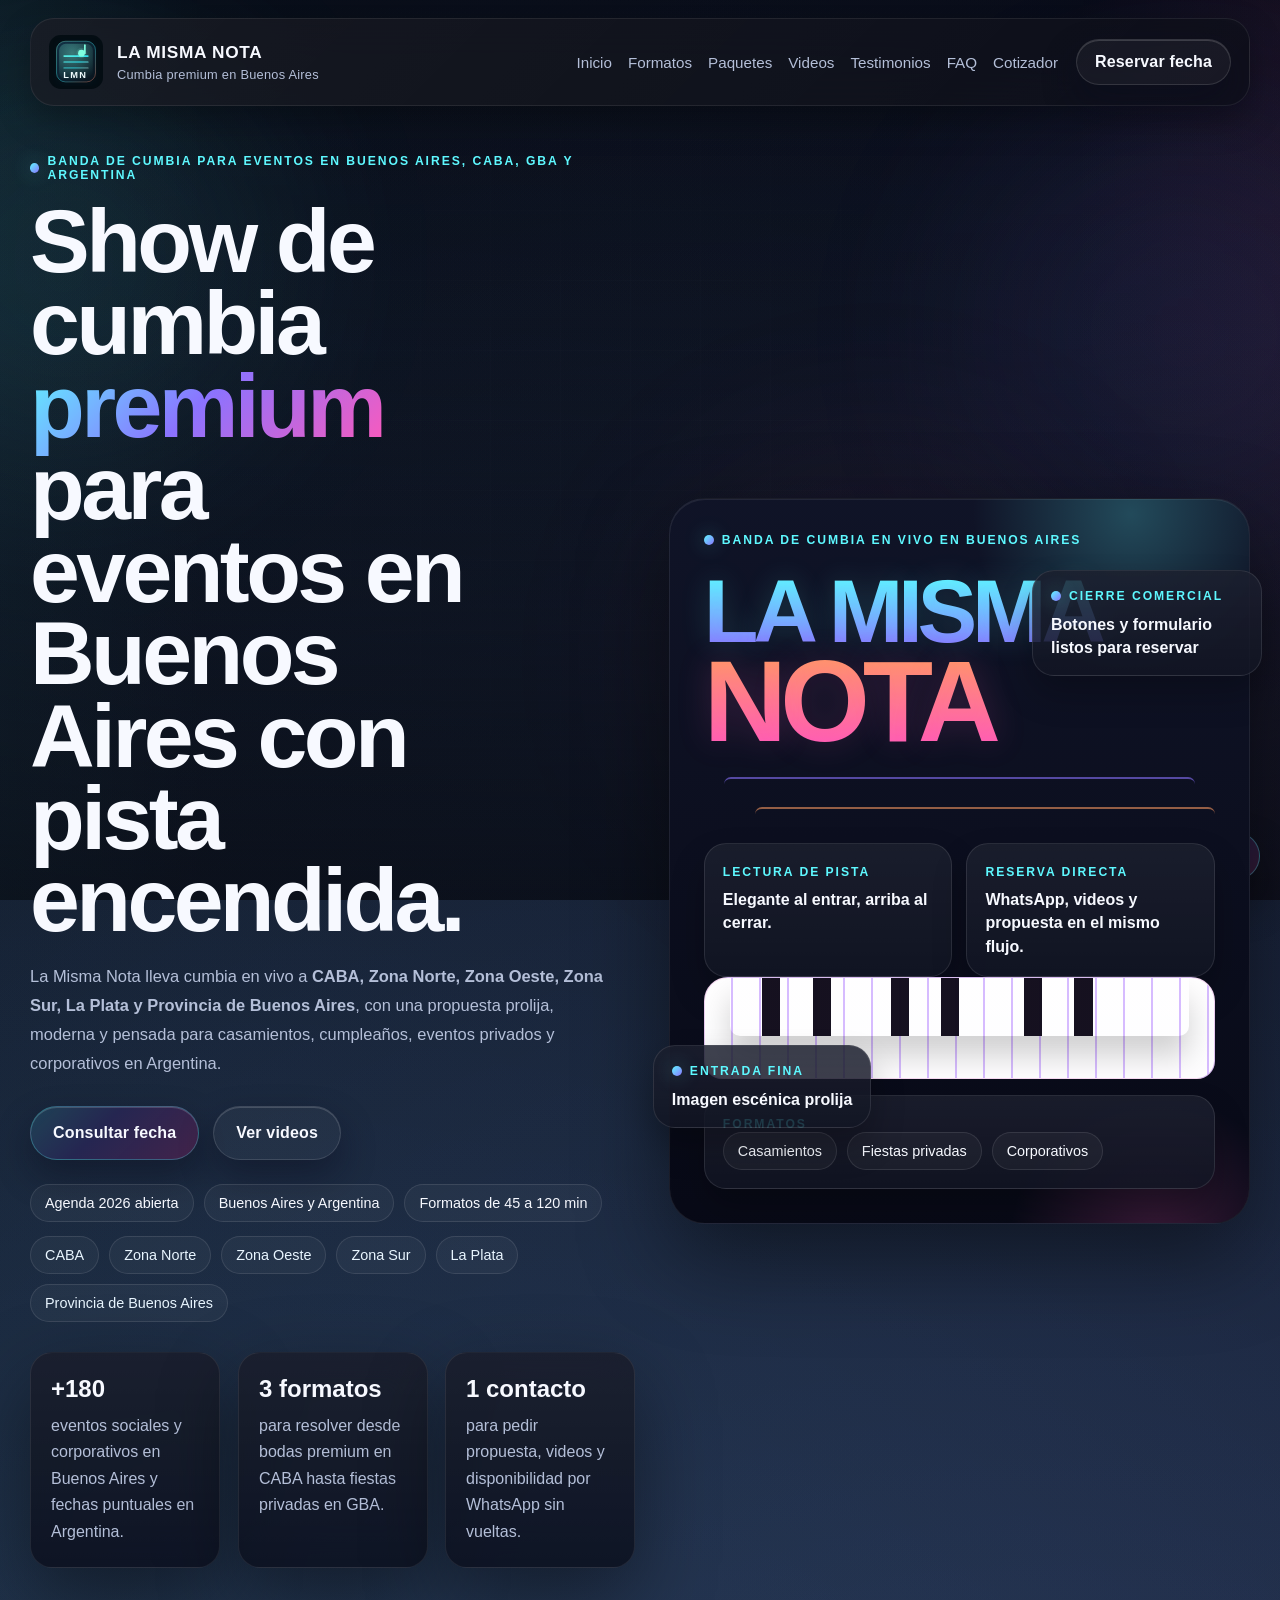
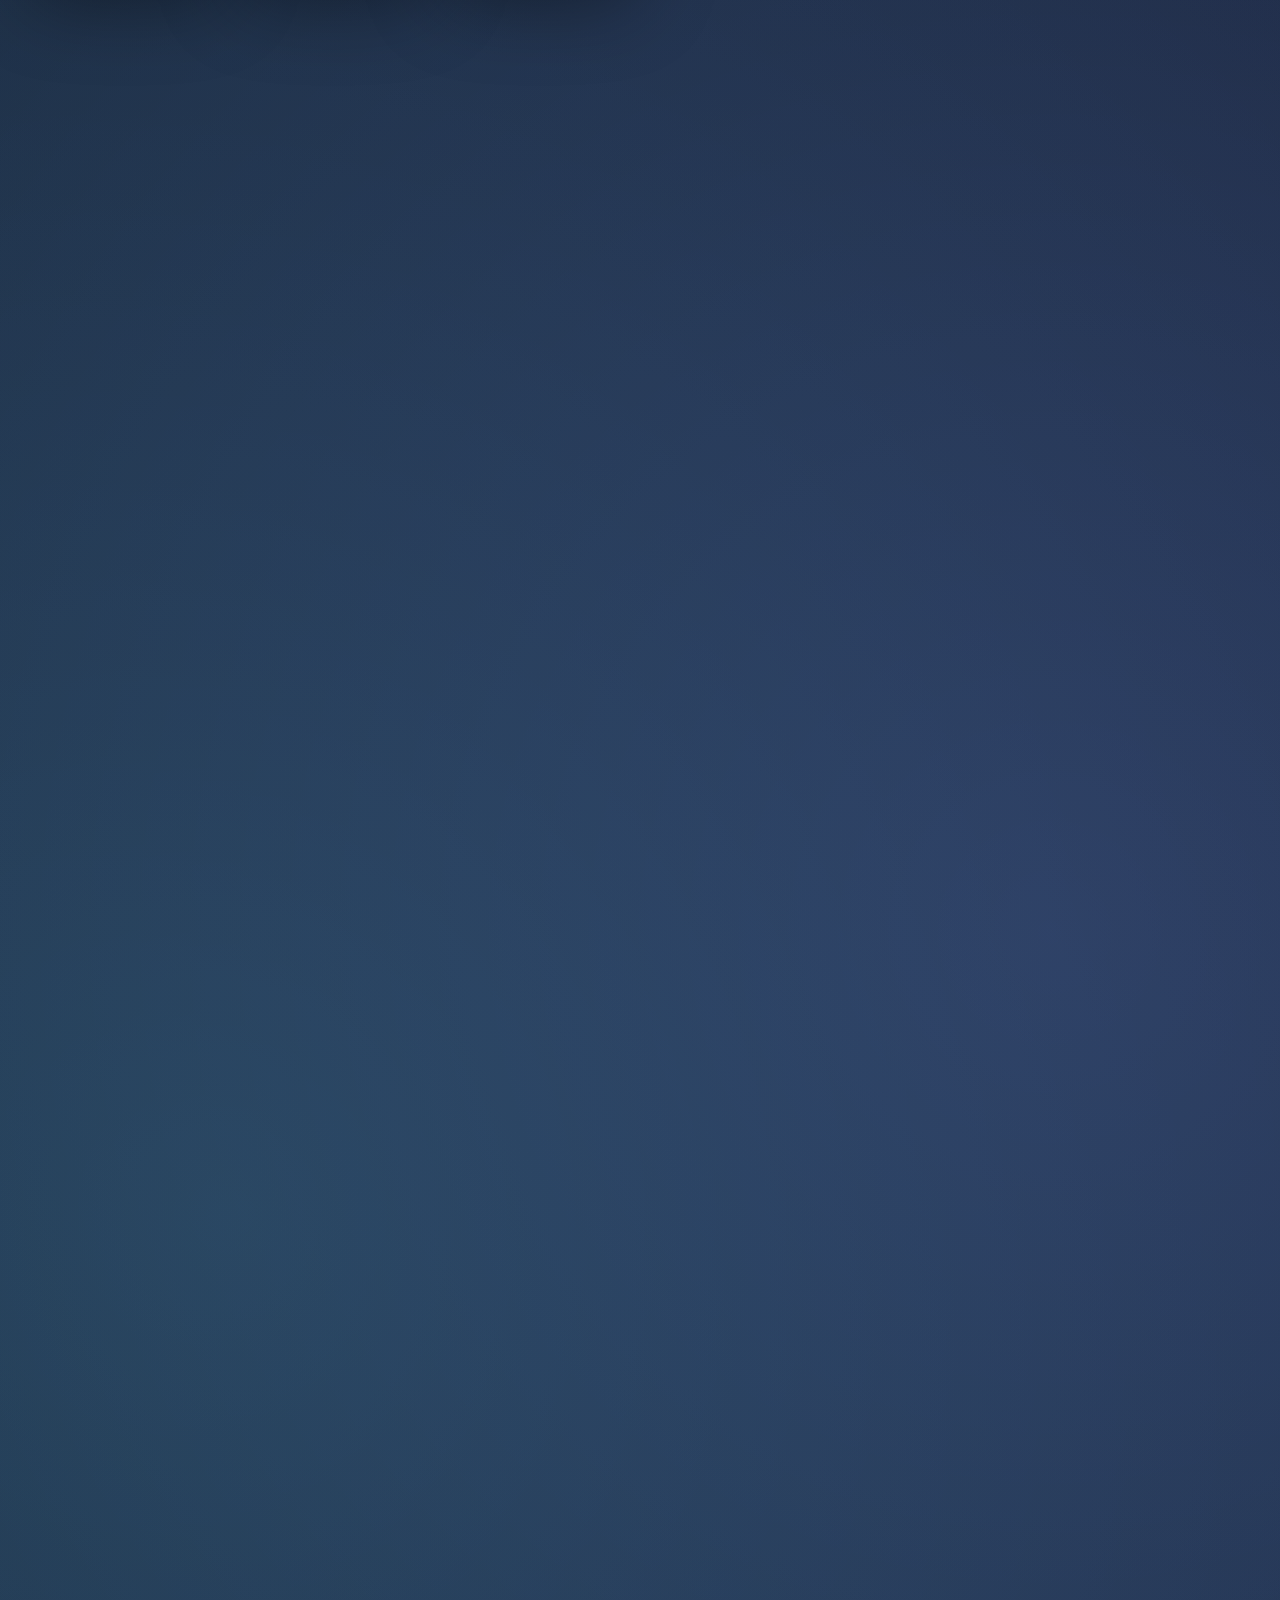
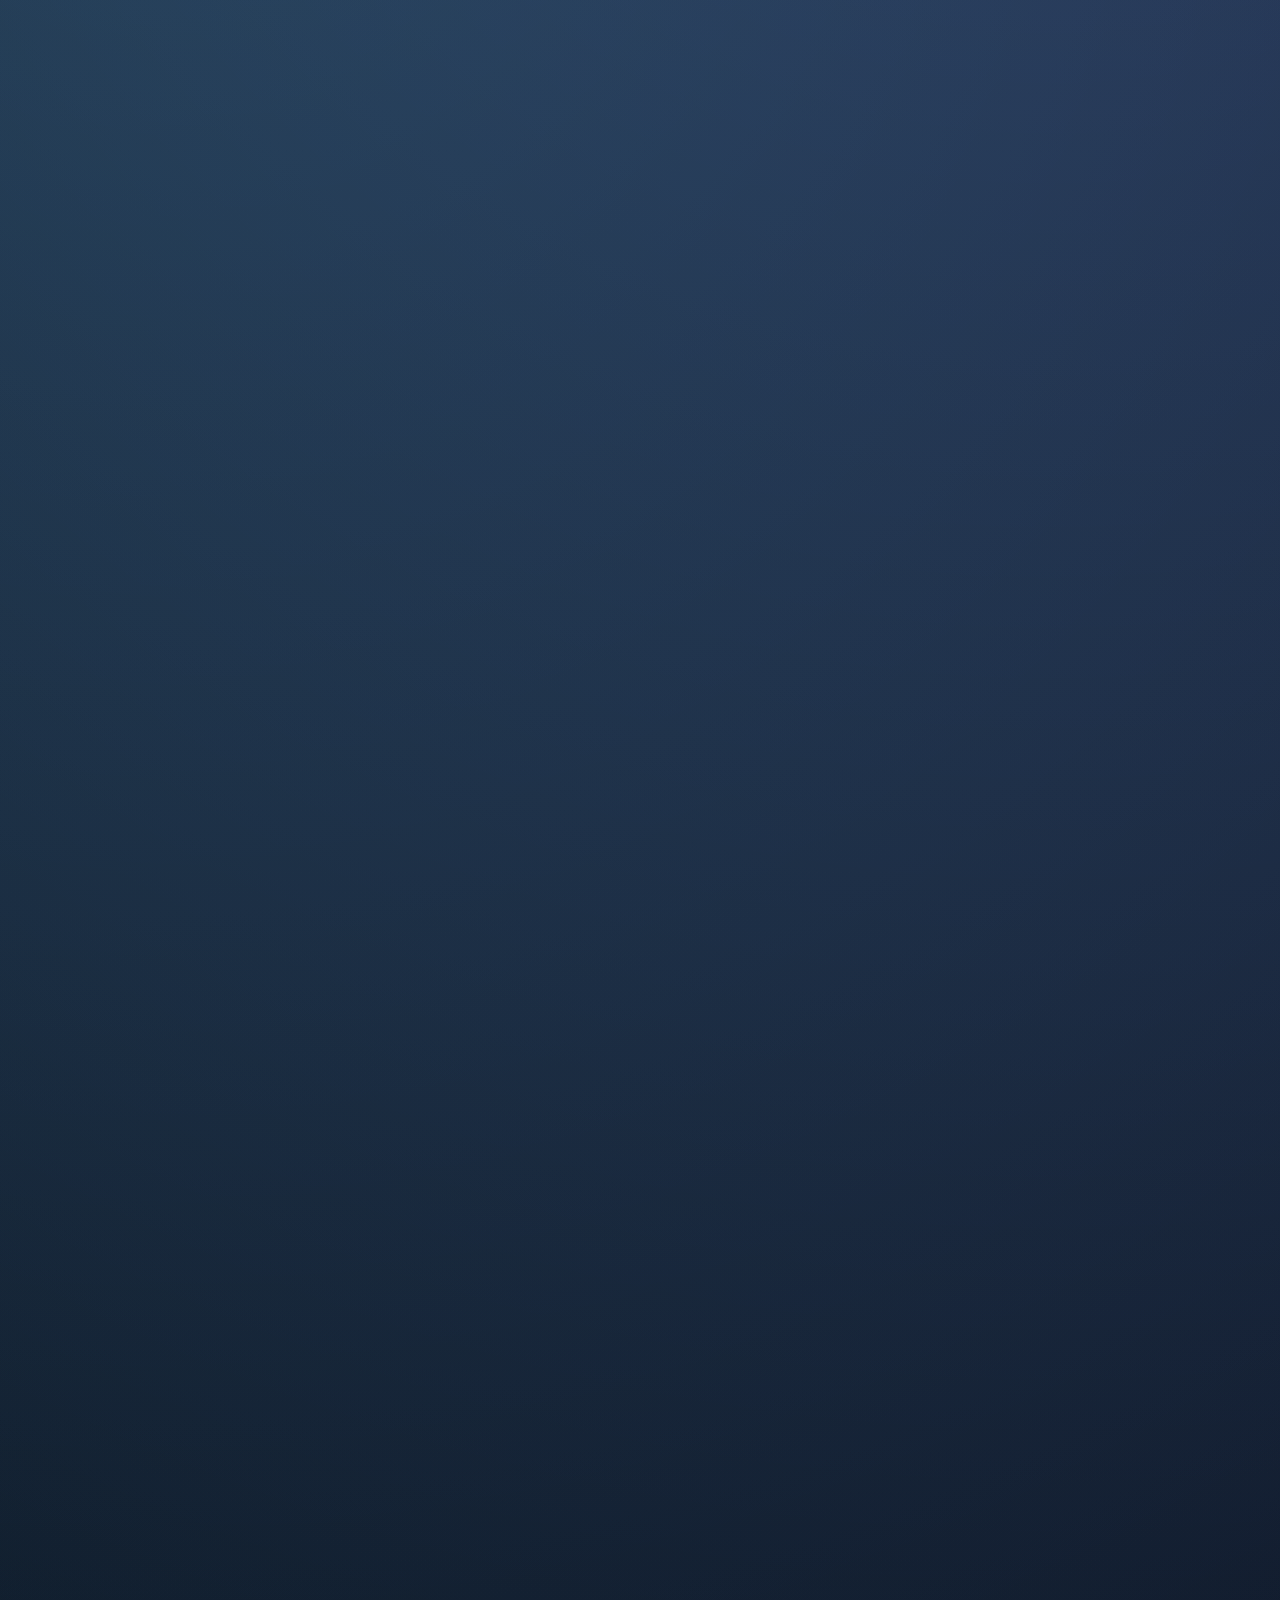
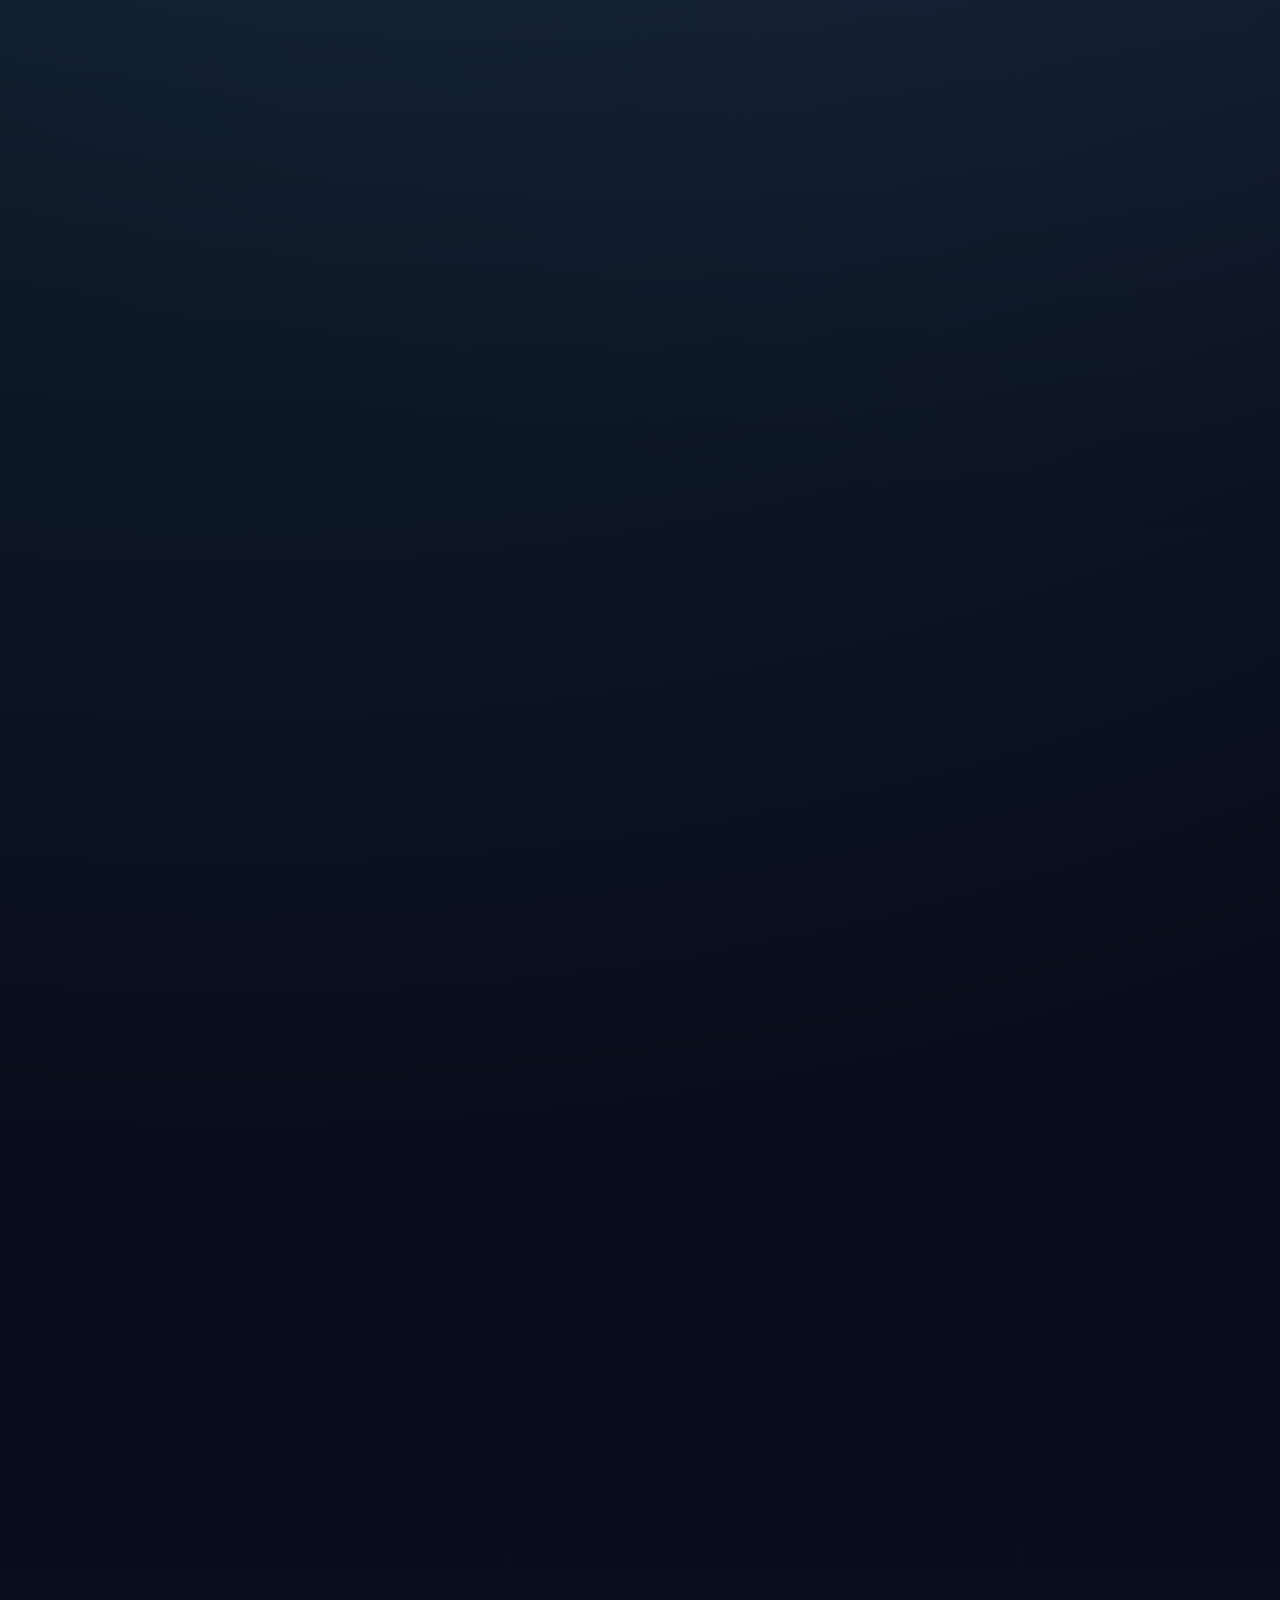
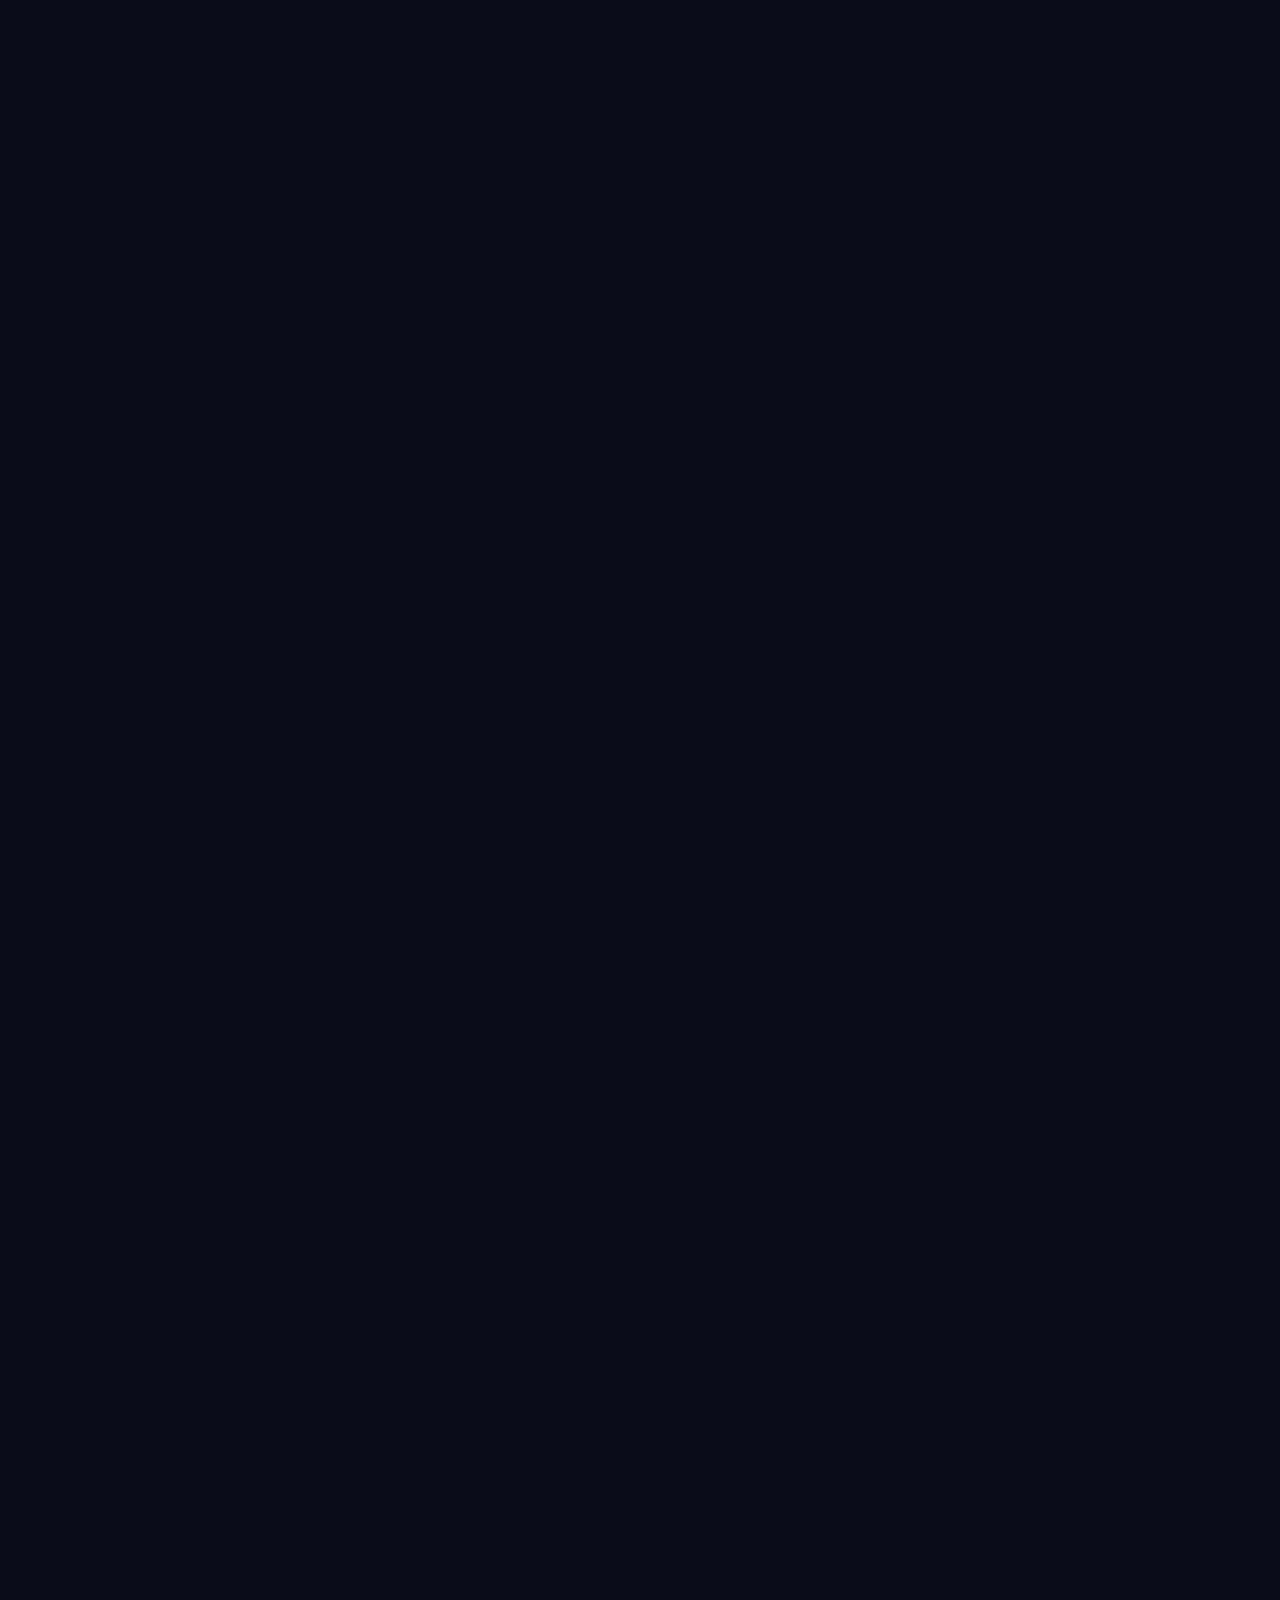
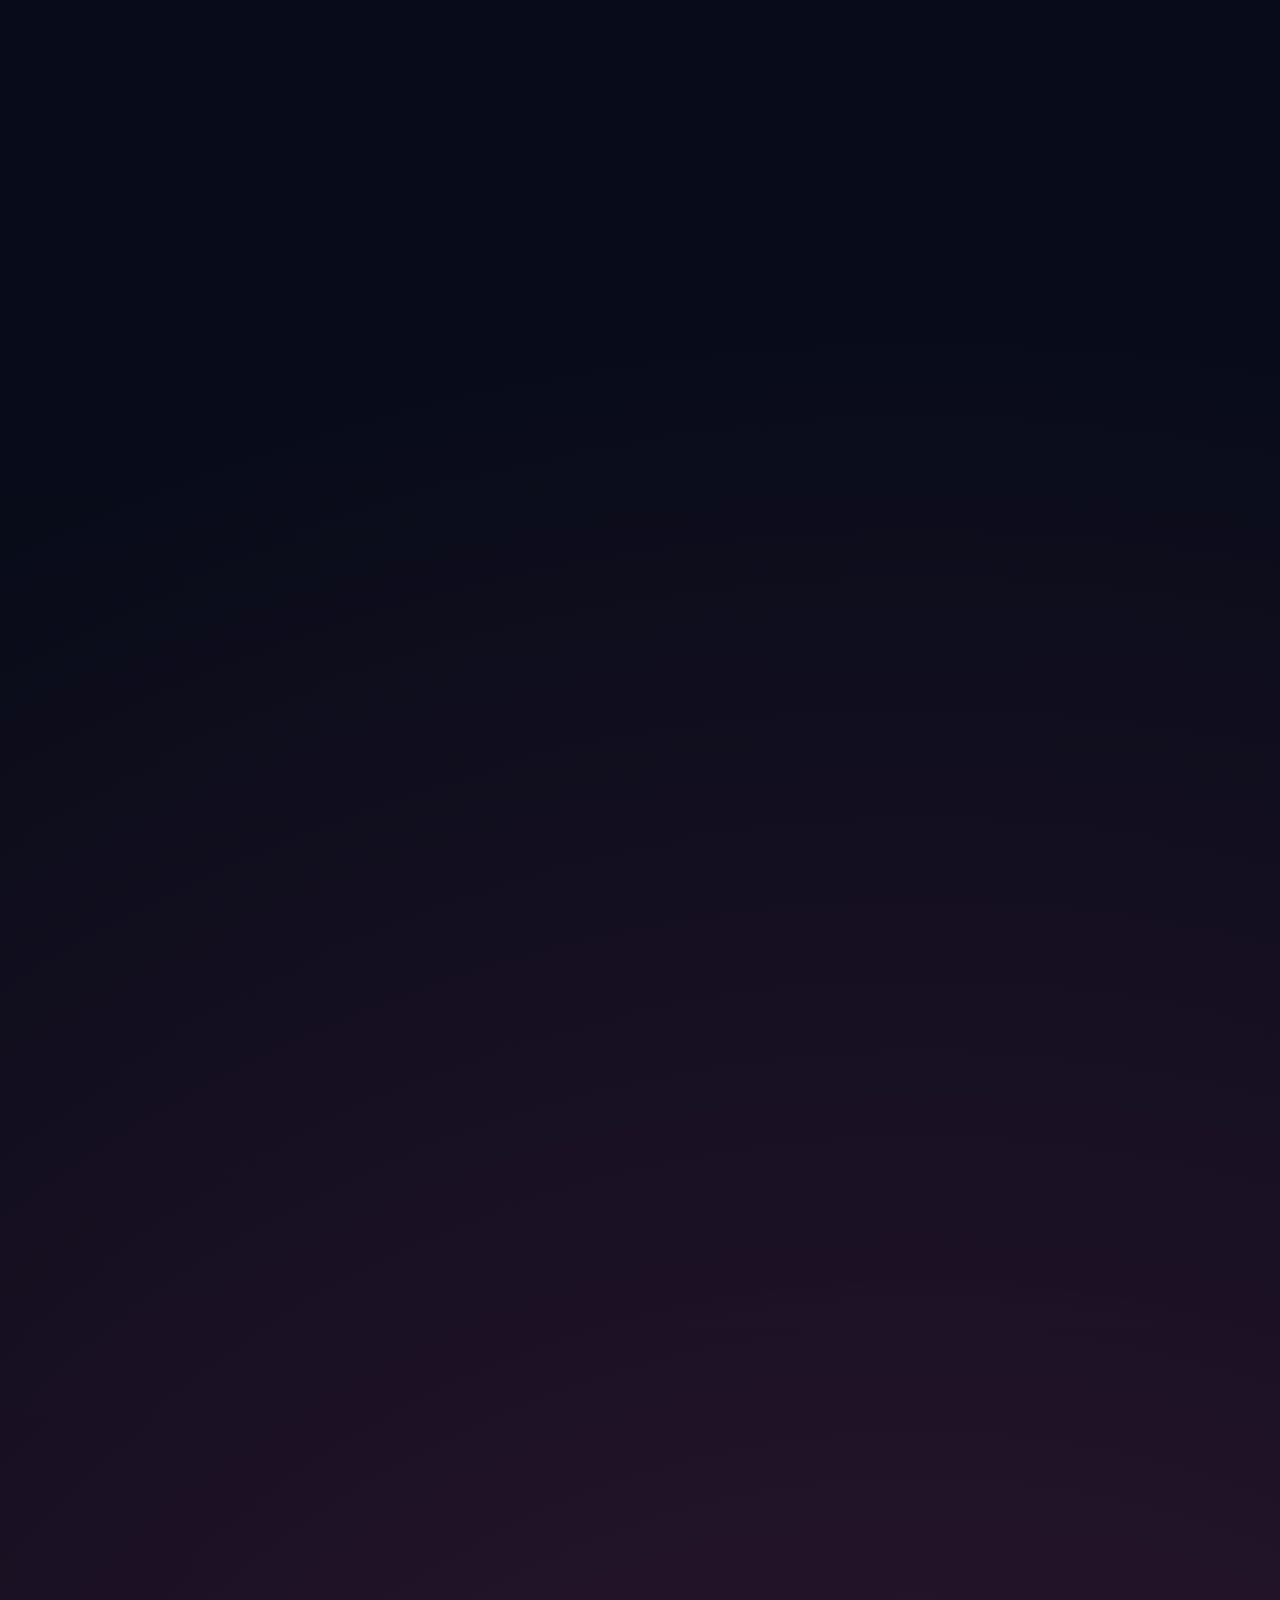
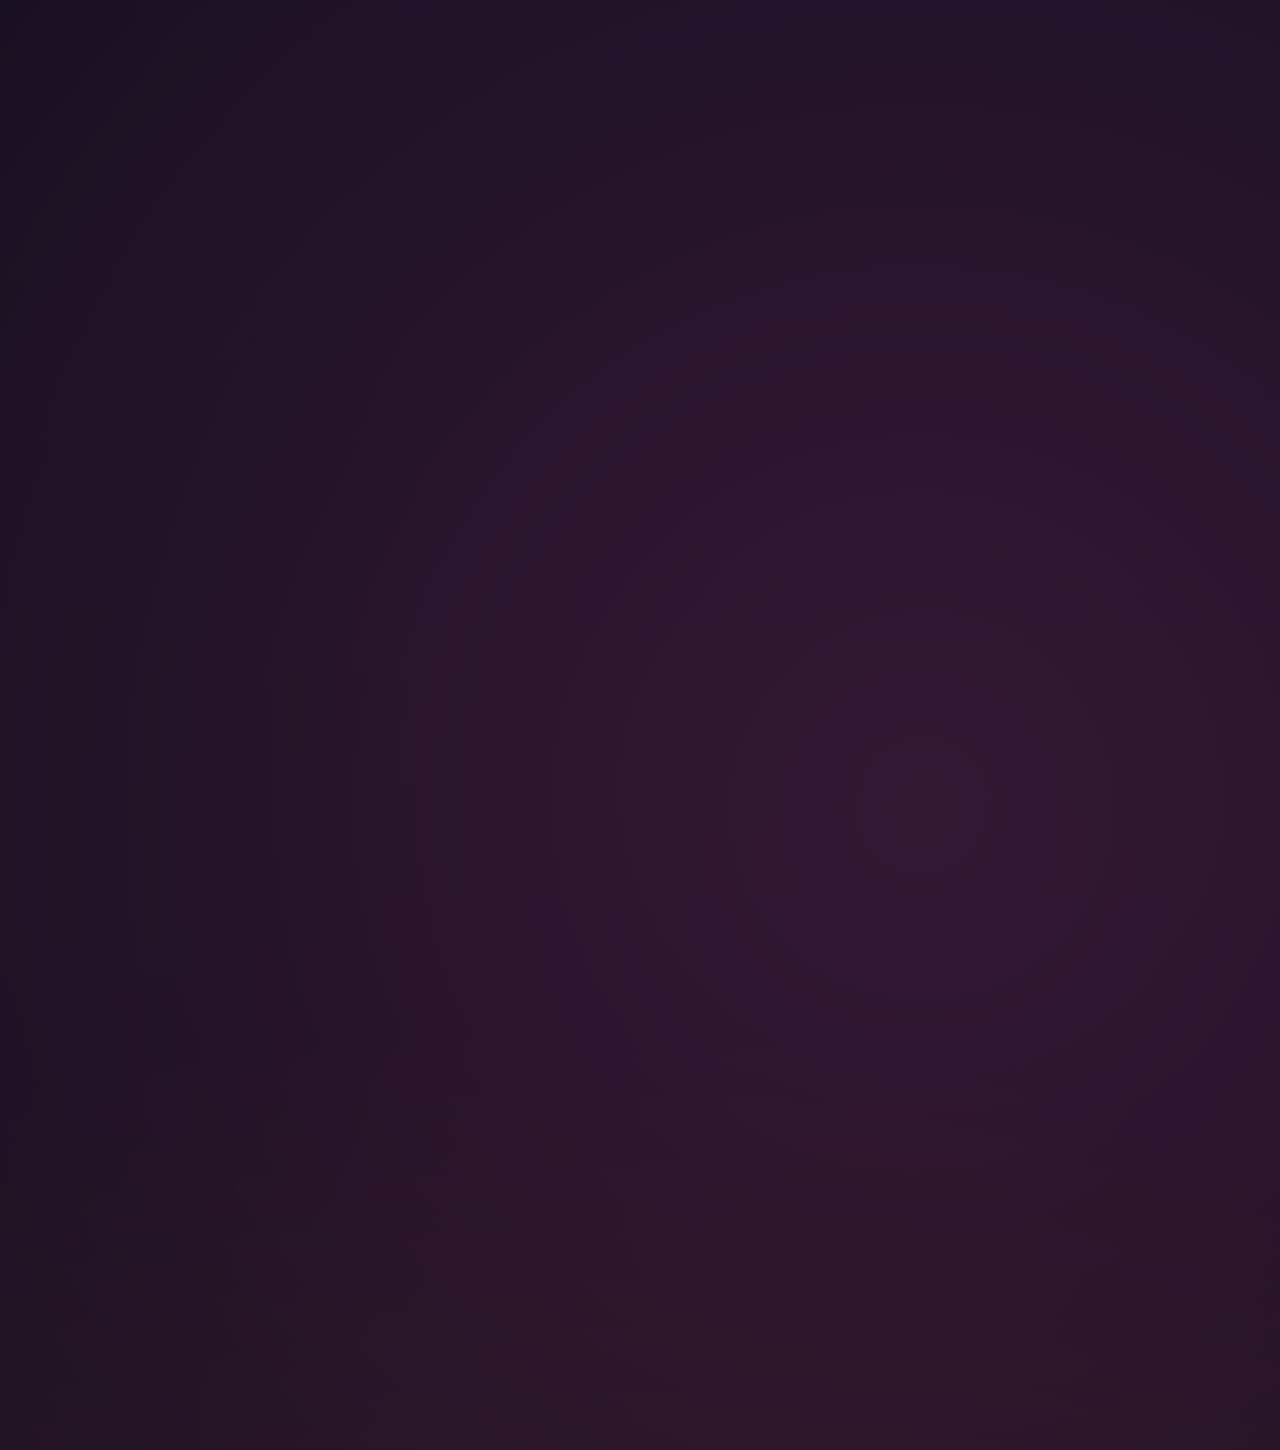
==== index.html @ 530ab2a5 "Preparar sitio para deploy en Netlify" ====
<!doctype html>
<html lang="es-AR">
  <head>
    <meta charset="UTF-8" />
    <meta name="viewport" content="width=device-width, initial-scale=1.0" />
    <meta name="robots" content="index,follow,max-image-preview:large,max-snippet:-1,max-video-preview:-1" />
    <meta name="theme-color" content="#070913" />
    <meta id="meta-description" name="description" content="" />
    <meta id="meta-og-title" property="og:title" content="" />
    <meta id="meta-og-description" property="og:description" content="" />
    <meta property="og:type" content="website" />
    <meta property="og:locale" content="es_AR" />
    <meta name="twitter:card" content="summary" />
    <meta id="meta-twitter-title" name="twitter:title" content="" />
    <meta id="meta-twitter-description" name="twitter:description" content="" />
    <title></title>
    <link rel="icon" href="assets/logo-la-misma-nota.svg" type="image/svg+xml" />
    <link rel="preload" href="assets/logo-la-misma-nota.svg" as="image" type="image/svg+xml" fetchpriority="high" />
    <link rel="stylesheet" href="styles.css" />
    <script src="site-config.js"></script>
    <script id="music-group-schema" type="application/ld+json"></script>
    <script id="faq-schema" type="application/ld+json"></script>
    <script>
      (() => {
        const config = window.siteConfig;
        if (!config) return;

        const setMeta = (id, content) => {
          const element = document.getElementById(id);
          if (element) {
            element.setAttribute("content", content);
          }
        };

        document.title = config.seo.title;
        setMeta("meta-description", config.seo.description);
        setMeta("meta-og-title", config.seo.ogTitle);
        setMeta("meta-og-description", config.seo.ogDescription);
        setMeta("meta-twitter-title", config.seo.twitterTitle);
        setMeta("meta-twitter-description", config.seo.twitterDescription);

        const musicGroupSchema = {
          "@context": "https://schema.org",
          "@type": "MusicGroup",
          name: config.brand,
          description: config.seo.musicGroupDescription,
          genre: config.seo.genres,
          telephone: config.contact.phone,
          email: config.contact.email,
          sameAs: [config.contact.instagram, config.contact.tiktok, config.contact.youtube],
          address: {
            "@type": "PostalAddress",
            addressLocality: config.contact.addressLocality,
            addressRegion: config.contact.addressRegion,
            addressCountry: config.contact.addressCountry,
          },
          contactPoint: [
            {
              "@type": "ContactPoint",
              contactType: "sales",
              telephone: config.contact.phone,
              email: config.contact.email,
              availableLanguage: ["es"],
              areaServed: "AR",
            },
          ],
          areaServed: config.seo.areaServed,
          hasOfferCatalog: {
            "@type": "OfferCatalog",
            name: "Paquetes para eventos",
            itemListElement: config.seo.offerCatalog.map((item) => ({ "@type": "Offer", name: item })),
          },
        };

        const faqSchema = {
          "@context": "https://schema.org",
          "@type": "FAQPage",
          mainEntity: config.faqSection.items.map((item) => ({
            "@type": "Question",
            name: item.question,
            acceptedAnswer: {
              "@type": "Answer",
              text: item.answer,
            },
          })),
        };

        const musicGroupNode = document.getElementById("music-group-schema");
        const faqNode = document.getElementById("faq-schema");

        if (musicGroupNode) {
          musicGroupNode.textContent = JSON.stringify(musicGroupSchema);
        }

        if (faqNode) {
          faqNode.textContent = JSON.stringify(faqSchema);
        }
      })();
    </script>
    <script src="pricing.js" defer></script>
    <script src="script.js" defer></script>
  </head>
  <body>
    <div class="ambient ambient--cyan" aria-hidden="true"></div>
    <div class="ambient ambient--violet" aria-hidden="true"></div>
    <div class="ambient ambient--coral" aria-hidden="true"></div>

    <a
      id="floating-whatsapp-link"
      class="floating-whatsapp"
      href=""
      data-whatsapp-link
      aria-label=""
    >
      <svg viewBox="0 0 32 32" aria-hidden="true">
        <path
          d="M19.11 17.62c-.29-.15-1.73-.85-1.99-.95-.27-.1-.46-.15-.65.15-.2.29-.75.95-.93 1.14-.17.2-.35.22-.64.08-.29-.15-1.25-.46-2.37-1.47-.88-.79-1.47-1.76-1.64-2.05-.17-.29-.02-.45.12-.6.13-.13.29-.35.44-.52.15-.17.2-.29.29-.49.1-.19.05-.36-.02-.51-.08-.15-.65-1.57-.89-2.15-.24-.57-.48-.49-.65-.5h-.56c-.19 0-.51.07-.78.36-.27.29-1.03 1.01-1.03 2.46 0 1.45 1.05 2.85 1.2 3.05.15.2 2.07 3.16 5.02 4.43.7.3 1.25.48 1.68.61.71.22 1.36.19 1.88.12.57-.09 1.73-.71 1.98-1.39.24-.68.24-1.26.17-1.39-.07-.12-.26-.19-.56-.34Z"
        />
        <path
          d="M16.02 3.2C8.94 3.2 3.2 8.86 3.2 15.86c0 2.25.6 4.45 1.74 6.39L3 29l6.95-1.82a12.9 12.9 0 0 0 6.07 1.52h.01c7.08 0 12.82-5.66 12.82-12.66 0-7-5.74-12.84-12.83-12.84Zm0 23.39h-.01a10.7 10.7 0 0 1-5.44-1.49l-.39-.23-4.13 1.08 1.1-4.02-.25-.41a10.42 10.42 0 0 1-1.61-5.56c0-5.78 4.79-10.47 10.73-10.47 2.87 0 5.56 1.1 7.58 3.08a10.3 10.3 0 0 1 3.13 7.4c0 5.77-4.79 10.47-10.71 10.47Z"
        />
      </svg>
      <span id="floating-whatsapp-label"></span>
    </a>

    <header class="site-header">
      <a class="brand-lockup" href="#inicio" aria-label="Volver al inicio">
        <img
          class="brand-mark"
          src="assets/logo-la-misma-nota.svg"
          alt="Logo de la banda"
          width="54"
          height="54"
          fetchpriority="high"
          decoding="async"
        />
        <span class="brand-copy">
          <span class="brand-name" data-brand-name></span>
          <span class="brand-tag" id="header-brand-tag"></span>
        </span>
      </a>

      <button
        class="nav-toggle"
        type="button"
        aria-expanded="false"
        aria-controls="site-nav-menu"
        aria-label="Abrir navegación"
      >
        <span></span>
        <span></span>
        <span></span>
      </button>

      <div class="site-nav-shell" id="site-nav-menu">
        <nav class="site-nav" aria-label="Navegación principal">
          <a href="#inicio"></a>
          <a href="#formatos"></a>
          <a href="#paquetes"></a>
          <a href="#videos"></a>
          <a href="#testimonios"></a>
          <a href="#faq"></a>
          <a href="#consulta"></a>
        </nav>

        <a
          id="header-reserve-button"
          class="button button--ghost button--compact"
          href=""
          data-whatsapp-link
        >
        </a>
      </div>
    </header>

    <main>
      <section class="hero section" id="inicio">
        <div class="hero-copy" data-reveal>
          <span class="eyebrow" id="hero-eyebrow"></span>
          <h1 id="hero-title"></h1>
          <p class="lead" id="hero-lead"></p>

          <div class="hero-actions">
            <a
              id="hero-primary-cta"
              class="button"
              href=""
              data-whatsapp-link
            ></a>
            <a class="button button--ghost" id="hero-secondary-cta" href=""></a>
          </div>

          <div class="booking-pulse" id="hero-booking-pulse" aria-label="Beneficios principales"></div>

          <div class="service-area-row" id="hero-service-areas" aria-label="Cobertura"></div>

          <div class="stat-row" id="hero-stat-row"></div>
        </div>

        <div class="hero-visual" data-reveal>
          <article class="poster-card">
            <span class="poster-topline" id="poster-topline"></span>

            <div class="poster-logo" aria-label="Logo de la banda">
              <span class="poster-logo-top" id="poster-logo-top"></span>
              <span class="poster-logo-bottom" id="poster-logo-bottom"></span>
            </div>

            <div class="poster-swoosh" aria-hidden="true"></div>
            <div class="poster-swoosh poster-swoosh--alt" aria-hidden="true"></div>

            <div class="poster-stage-meta" id="poster-stage-meta"></div>

            <div class="poster-keys" aria-hidden="true"></div>

            <div class="mini-panel">
              <span class="poster-label">Formatos</span>
              <div class="mini-panel-row" id="poster-mini-formats"></div>
            </div>
          </article>

          <article class="hero-chip hero-chip--left">
            <span class="hero-chip-label" id="hero-chip-left-label"></span>
            <strong id="hero-chip-left-title"></strong>
          </article>

          <article class="hero-chip hero-chip--right">
            <span class="hero-chip-label" id="hero-chip-right-label"></span>
            <strong id="hero-chip-right-title"></strong>
          </article>
        </div>
      </section>

      <section class="section section--compact" data-reveal>
        <div class="section-heading">
          <span class="eyebrow" id="conversion-eyebrow"></span>
          <h2 id="conversion-title"></h2>
          <p class="lead" id="conversion-lead"></p>
        </div>

        <div class="value-grid" id="value-grid"></div>
      </section>

      <section class="section section--compact local-seo-section" data-reveal>
        <div class="local-seo-card">
          <div class="section-heading section-heading--compact">
            <span class="eyebrow" id="local-seo-eyebrow"></span>
            <h2 id="local-seo-title"></h2>
            <p class="lead" id="local-seo-lead"></p>
          </div>

          <div class="local-grid" id="local-grid"></div>

          <div class="local-chip-row" id="local-chip-row"></div>
        </div>
      </section>

      <section class="section" id="formatos" data-reveal>
        <div class="section-heading">
          <span class="eyebrow" id="formats-eyebrow"></span>
          <h2 id="formats-title"></h2>
          <p class="lead" id="formats-lead"></p>
        </div>

        <div class="formats-grid" id="formats-grid"></div>
      </section>

      <section class="section packages-section" id="paquetes" data-reveal>
        <div class="section-heading">
          <span class="eyebrow" id="packages-eyebrow"></span>
          <h2 id="packages-title"></h2>
          <p class="lead" id="packages-lead"></p>
        </div>

        <div class="package-grid" id="package-grid"></div>

        <div class="packages-close">
          <p id="packages-close-copy"></p>
          <a class="button" id="packages-close-button" href="" data-whatsapp-link></a>
        </div>
      </section>

      <section class="section" id="videos" data-reveal>
        <div class="section-heading">
          <span class="eyebrow" id="videos-eyebrow"></span>
          <h2 id="videos-title"></h2>
          <p class="lead" id="videos-lead"></p>
        </div>

        <div class="video-layout" id="video-layout"></div>
      </section>

      <section class="section" data-reveal>
        <div class="section-heading">
          <span class="eyebrow" id="process-eyebrow"></span>
          <h2 id="process-title"></h2>
          <p class="lead" id="process-lead"></p>
        </div>

        <div class="process-grid" id="process-grid"></div>
      </section>

      <section class="section" id="testimonios" data-reveal>
        <div class="section-heading">
          <span class="eyebrow" id="testimonials-eyebrow"></span>
          <h2 id="testimonials-title"></h2>
        </div>

        <div class="testimonial-grid" id="testimonial-grid"></div>
      </section>

      <section class="section faq-section" id="faq" data-reveal>
        <div class="faq-intro">
          <span class="eyebrow" id="faq-eyebrow"></span>
          <h2 id="faq-title"></h2>
          <p class="lead" id="faq-lead"></p>
        </div>

        <div class="faq-list" id="faq-list"></div>
      </section>

      <section class="section contact-section" id="consulta" data-reveal>
        <article class="contact-panel contact-panel--info">
          <span class="eyebrow" id="contact-eyebrow"></span>
          <h2 id="contact-title"></h2>
          <p class="lead" id="contact-lead"></p>

          <div class="contact-points" id="contact-points"></div>

          <div class="checklist-panel">
            <span class="poster-label" id="contact-checklist-title"></span>
            <div class="mini-panel-row" id="contact-checklist-row"></div>
          </div>
        </article>

        <article class="contact-panel contact-panel--form">
          <form
            id="quote-form"
            name="consulta-evento"
            method="POST"
            data-netlify="true"
            netlify-honeypot="bot-field"
            novalidate
          >
            <input type="hidden" name="form-name" value="consulta-evento" />
            <p hidden>
              <label>No completar <input name="bot-field" /></label>
            </p>
            <input type="hidden" name="origen" value="cotizador-web" />
            <input type="hidden" name="lead_id" value="" />
            <input type="hidden" name="estado_lead" value="nuevo" />
            <input type="hidden" name="presupuesto_estimado" value="" />
            <input type="hidden" name="subtotal_estimado" value="" />
            <input type="hidden" name="descuento_total" value="" />
            <input type="hidden" name="sena_requerida" value="" />
            <input type="hidden" name="saldo_pendiente" value="" />
            <input type="hidden" name="desglose_presupuesto" value="" />
            <div class="form-grid">
              <label>
                Nombre
                <input type="text" name="nombre" placeholder="Tu nombre" autocomplete="name" required />
              </label>

              <label>
                WhatsApp
                <input
                  type="tel"
                  name="telefono"
                  placeholder="+54 9 11..."
                  autocomplete="tel"
                  inputmode="tel"
                  required
                />
              </label>

              <label>
                Cantidad de personas
                <input
                  type="number"
                  name="personas"
                  placeholder="120"
                  min="1"
                  inputmode="numeric"
                  required
                />
              </label>

              <label>
                Fecha estimada
                <input type="date" name="fecha" required />
              </label>

              <label>
                Zona
                <select name="zona" required>
                  <option value="">Seleccioná una zona</option>
                  <option value="CABA">CABA</option>
                  <option value="Zona Norte">Zona Norte</option>
                  <option value="Zona Oeste">Zona Oeste</option>
                  <option value="Zona Sur">Zona Sur</option>
                  <option value="La Plata">La Plata</option>
                  <option value="Interior de Buenos Aires">Interior de Buenos Aires</option>
                  <option value="Interior de Argentina">Interior de Argentina</option>
                </select>
              </label>

              <label>
                Tipo de evento
                <select name="evento" required>
                  <option value="">Seleccioná una opción</option>
                  <option value="Show en vivo">Show en vivo / otro evento</option>
                  <option value="Casamiento">Casamiento</option>
                  <option value="Cumpleaños">Cumpleaños</option>
                  <option value="Evento privado">Evento privado</option>
                  <option value="Evento corporativo">Evento corporativo</option>
                </select>
              </label>

              <label>
                Duración
                <select name="duracion" required>
                  <option value="">Seleccioná duración</option>
                  <option value="45">45 minutos</option>
                  <option value="60">60 minutos</option>
                  <option value="75">75 minutos</option>
                  <option value="90">90 minutos</option>
                  <option value="105">105 minutos</option>
                  <option value="120">120 minutos</option>
                </select>
              </label>

              <label>
                Cantidad de músicos
                <select name="musicos" required>
                  <option value="">Seleccioná cantidad</option>
                  <option value="2">2 músicos | voz/teclado + percusión | promo hasta 80 personas</option>
                  <option value="3">3 músicos</option>
                  <option value="4">4 músicos</option>
                  <option value="5">5 músicos</option>
                  <option value="6">6 músicos</option>
                  <option value="7">7 músicos</option>
                  <option value="8">8 músicos</option>
                </select>
              </label>

              <label>
                Sonido
                <select name="sonido" required>
                  <option value="">Seleccioná una opción</option>
                  <option value="venue">Lo resuelve el venue</option>
                  <option value="basico">Sonido base</option>
                  <option value="full">Sonido full grande</option>
                </select>
              </label>

              <label class="checkbox-field">
                <span>Traslado</span>
                <span class="checkbox-pill">
                  <input type="checkbox" name="traslado" value="si" />
                  <span>Cotizar traslado según zona</span>
                </span>
              </label>

              <label>
                Descuento manual (%)
                <input
                  type="number"
                  name="descuento_porcentaje"
                  placeholder="10"
                  min="0"
                  max="100"
                  step="0.1"
                  inputmode="decimal"
                />
              </label>

              <label>
                Descuento manual ($)
                <input
                  type="number"
                  name="descuento_fijo"
                  placeholder="50000"
                  min="0"
                  step="1000"
                  inputmode="numeric"
                />
              </label>

              <label class="label-full">
                Contanos un poco más
                <textarea
                  name="mensaje"
                  rows="5"
                  placeholder="Horario, venue, estilo del evento o cualquier dato útil para afinar la propuesta."
                ></textarea>
              </label>
            </div>

            <p class="form-note" id="contact-promo-note"></p>

            <div class="quote-form-actions">
              <div class="quote-action-grid">
                <button class="button button--full" id="quote-submit-button" type="submit"></button>
                <button class="button button--ghost button--full" id="load-example" type="button"></button>
              </div>
              <p class="form-note" id="form-status"></p>
            </div>
          </form>

          <section class="quote-result" id="quote-result" hidden aria-live="polite">
            <div class="quote-result-head">
              <span class="quote-badge" id="quote-badge-label"></span>
              <strong id="quote-total">AR$ 0</strong>
            </div>
            <p class="quote-result-copy" id="quote-summary"></p>
            <div class="quote-meta" id="quote-meta"></div>
            <ul class="quote-breakdown" id="quote-breakdown"></ul>
            <div class="quote-finance">
              <article>
                <span id="quote-subtotal-label"></span>
                <strong id="quote-subtotal">AR$ 0</strong>
              </article>
              <article>
                <span id="quote-discount-label"></span>
                <strong id="quote-discount">AR$ 0</strong>
              </article>
              <article>
                <span id="quote-deposit-label"></span>
                <strong id="quote-deposit">AR$ 0</strong>
              </article>
              <article>
                <span id="quote-balance-label"></span>
                <strong id="quote-balance">AR$ 0</strong>
              </article>
            </div>
            <div class="quote-result-actions">
              <a class="button button--full" id="quote-whatsapp" href="#consulta"></a>
              <p class="quote-result-note" id="quote-result-note"></p>
            </div>
          </section>
        </article>
      </section>
    </main>

    <footer class="site-footer">
      <div>
        <a class="brand-lockup brand-lockup--footer" href="#inicio" aria-label="Volver al inicio">
          <img
            class="brand-mark brand-mark--footer"
            src="assets/logo-la-misma-nota.svg"
            alt="Logo de la banda"
            width="50"
            height="50"
            loading="lazy"
            decoding="async"
          />
          <span class="brand-copy">
            <strong class="brand-name" data-brand-name></strong>
            <span class="brand-tag" id="footer-brand-tag"></span>
          </span>
        </a>
        <p id="footer-description"></p>
        <div class="footer-links">
          <a class="inline-link" id="footer-admin-link" href="admin.html"></a>
        </div>
      </div>

      <a class="button button--ghost button--compact" id="footer-cta-button" href="" data-whatsapp-link></a>
    </footer>
  </body>
</html>
---- styles.css ----
:root {
  --bg: #070913;
  --bg-deep: #04060d;
  --surface: rgba(10, 14, 28, 0.8);
  --surface-strong: rgba(13, 18, 36, 0.92);
  --surface-soft: rgba(20, 24, 46, 0.62);
  --line: rgba(255, 255, 255, 0.12);
  --line-strong: rgba(94, 248, 255, 0.34);
  --text: #f7f9ff;
  --muted: #b4bfd8;
  --accent-cyan: #5ef8ff;
  --accent-violet: #8b73ff;
  --accent-pink: #ff59ba;
  --accent-coral: #ff9b62;
  --accent-lime: #93ffc7;
  --shadow: 0 30px 80px rgba(0, 0, 0, 0.42);
  --radius-xl: 34px;
  --radius-lg: 28px;
  --radius-md: 22px;
  --radius-sm: 18px;
  --max-width: 1220px;
  --font-body: "Avenir Next", "Segoe UI", "Helvetica Neue", Arial, sans-serif;
  --font-display: "Futura", "Avenir Next", "Trebuchet MS", sans-serif;
}

*,
*::before,
*::after {
  box-sizing: border-box;
}

html {
  scroll-behavior: smooth;
  scroll-padding-top: 108px;
}

body {
  margin: 0;
  min-height: 100vh;
  overflow-x: hidden;
  font-family: var(--font-body);
  color: var(--text);
  text-rendering: optimizeLegibility;
  -webkit-font-smoothing: antialiased;
  background:
    radial-gradient(circle at 18% 20%, rgba(94, 248, 255, 0.2), transparent 28%),
    radial-gradient(circle at 82% 18%, rgba(139, 115, 255, 0.24), transparent 24%),
    radial-gradient(circle at 72% 74%, rgba(255, 89, 186, 0.18), transparent 20%),
    radial-gradient(circle at 42% 92%, rgba(255, 155, 98, 0.16), transparent 18%),
    linear-gradient(180deg, #060812 0%, #090d1c 48%, #06070f 100%);
}

body::before {
  content: "";
  position: fixed;
  inset: 0;
  pointer-events: none;
  opacity: 0.28;
  background-image:
    linear-gradient(rgba(255, 255, 255, 0.045) 1px, transparent 1px),
    linear-gradient(90deg, rgba(255, 255, 255, 0.045) 1px, transparent 1px);
  background-size: 70px 70px;
  mask-image: radial-gradient(circle at center, black 22%, transparent 82%);
}

body::after {
  content: "";
  position: fixed;
  inset: 0;
  pointer-events: none;
  background:
    linear-gradient(180deg, rgba(5, 6, 12, 0) 0%, rgba(5, 6, 12, 0.14) 38%, rgba(5, 6, 12, 0.64) 100%),
    linear-gradient(90deg, rgba(94, 248, 255, 0.05), transparent 16%, transparent 84%, rgba(255, 89, 186, 0.05));
}

a {
  color: inherit;
  text-decoration: none;
  touch-action: manipulation;
}

button,
input,
select,
textarea {
  font: inherit;
}

button {
  border: 0;
  cursor: pointer;
  touch-action: manipulation;
}

img,
svg {
  display: block;
  max-width: 100%;
  height: auto;
}

main,
.site-header,
.site-footer,
.floating-whatsapp {
  position: relative;
  z-index: 1;
}

[id] {
  scroll-margin-top: 124px;
}

.ambient {
  position: fixed;
  width: 28rem;
  aspect-ratio: 1;
  border-radius: 50%;
  filter: blur(96px);
  pointer-events: none;
  opacity: 0.38;
  animation: pulseGlow 8s ease-in-out infinite;
}

.ambient--cyan {
  top: 4%;
  left: -10rem;
  background: rgba(94, 248, 255, 0.22);
}

.ambient--violet {
  top: 12%;
  right: -8rem;
  background: rgba(139, 115, 255, 0.24);
  animation-delay: -2.6s;
}

.ambient--coral {
  right: 14%;
  bottom: 2%;
  background: rgba(255, 89, 186, 0.18);
  animation-delay: -4s;
}

.site-header,
.section,
.site-footer {
  width: min(var(--max-width), calc(100% - 32px));
  margin-inline: auto;
}

.site-header {
  position: sticky;
  top: 16px;
  display: flex;
  align-items: center;
  gap: 20px;
  padding: 16px 18px;
  margin-top: 18px;
  border: 1px solid rgba(255, 255, 255, 0.08);
  border-radius: 24px;
  background:
    linear-gradient(135deg, rgba(255, 255, 255, 0.06), rgba(255, 255, 255, 0.02)),
    rgba(7, 9, 19, 0.72);
  box-shadow: 0 14px 34px rgba(0, 0, 0, 0.28);
  backdrop-filter: blur(22px);
}

.site-header.is-compact {
  padding-block: 12px;
}

.brand-lockup {
  display: inline-flex;
  align-items: center;
  gap: 14px;
  flex: 0 0 auto;
}

.brand-lockup--footer {
  margin-bottom: 12px;
}

.brand-mark {
  width: 54px;
  height: 54px;
  flex: 0 0 auto;
}

.brand-mark--footer {
  width: 50px;
  height: 50px;
}

.brand-copy {
  display: grid;
  gap: 4px;
}

.brand-name {
  font-family: var(--font-display);
  font-size: 1.08rem;
  font-weight: 700;
  letter-spacing: 0.04em;
  text-transform: uppercase;
}

.brand-tag {
  color: var(--muted);
  font-size: 0.8rem;
  letter-spacing: 0.02em;
}

.site-nav-shell {
  display: flex;
  align-items: center;
  gap: 18px;
  margin-left: auto;
}

.site-nav {
  display: flex;
  align-items: center;
  gap: 16px;
}

.site-nav a {
  color: var(--muted);
  font-size: 0.95rem;
  transition:
    color 180ms ease,
    transform 180ms ease;
}

.site-nav a:hover,
.site-nav a:focus-visible {
  color: var(--text);
  transform: translateY(-1px);
}

.nav-toggle {
  display: none;
  align-items: center;
  justify-content: center;
  flex-direction: column;
  gap: 5px;
  width: 48px;
  height: 48px;
  margin-left: auto;
  border-radius: 16px;
  background: rgba(255, 255, 255, 0.05);
  border: 1px solid rgba(255, 255, 255, 0.08);
}

.nav-toggle span {
  width: 18px;
  height: 2px;
  border-radius: 999px;
  background: var(--text);
  transition:
    transform 180ms ease,
    opacity 180ms ease;
}

.site-header.is-open .nav-toggle span:nth-child(1) {
  transform: translateY(7px) rotate(45deg);
}

.site-header.is-open .nav-toggle span:nth-child(2) {
  opacity: 0;
}

.site-header.is-open .nav-toggle span:nth-child(3) {
  transform: translateY(-7px) rotate(-45deg);
}

.button {
  display: inline-flex;
  align-items: center;
  justify-content: center;
  gap: 10px;
  min-height: 54px;
  padding: 0 22px;
  border-radius: 999px;
  border: 1px solid rgba(94, 248, 255, 0.28);
  background:
    linear-gradient(135deg, rgba(94, 248, 255, 0.2), rgba(139, 115, 255, 0.18) 42%, rgba(255, 89, 186, 0.22)),
    rgba(15, 20, 42, 0.92);
  color: var(--text);
  font-weight: 700;
  letter-spacing: 0.01em;
  box-shadow:
    inset 0 1px 0 rgba(255, 255, 255, 0.16),
    0 16px 34px rgba(10, 12, 28, 0.42);
  transition:
    transform 180ms ease,
    border-color 180ms ease,
    box-shadow 180ms ease,
    filter 180ms ease;
}

.button:hover,
.button:focus-visible {
  transform: translateY(-2px);
  border-color: rgba(94, 248, 255, 0.48);
  box-shadow:
    inset 0 1px 0 rgba(255, 255, 255, 0.18),
    0 20px 42px rgba(8, 10, 24, 0.48);
  filter: saturate(1.06);
}

.button--ghost {
  background: rgba(255, 255, 255, 0.04);
  border-color: rgba(255, 255, 255, 0.12);
}

.button--compact {
  min-height: 46px;
  padding-inline: 18px;
}

.button--full {
  width: 100%;
}

.section {
  padding: clamp(72px, 9vw, 112px) 0;
}

.section--compact {
  padding-top: 36px;
  padding-bottom: 10px;
}

main > .section:not(.hero) {
  content-visibility: auto;
  contain-intrinsic-size: 1px 1020px;
}

.hero {
  display: grid;
  grid-template-columns: minmax(0, 1.02fr) minmax(360px, 0.98fr);
  align-items: center;
  gap: 34px;
  padding-top: 48px;
}

.hero-copy {
  max-width: 660px;
}

.eyebrow,
.poster-topline,
.format-pill,
.poster-label,
.hero-chip-label,
.value-index,
.process-step,
.video-tag {
  display: inline-flex;
  align-items: center;
  gap: 8px;
  width: fit-content;
  font-size: 0.76rem;
  font-weight: 800;
  letter-spacing: 0.16em;
  text-transform: uppercase;
}

.eyebrow,
.poster-topline,
.poster-label,
.hero-chip-label {
  color: var(--accent-cyan);
}

.eyebrow::before,
.poster-topline::before,
.hero-chip-label::before {
  content: "";
  width: 10px;
  height: 10px;
  border-radius: 50%;
  background: linear-gradient(135deg, var(--accent-cyan), var(--accent-violet));
  box-shadow: 0 0 20px rgba(94, 248, 255, 0.4);
}

.hero h1,
.section-heading h2,
.faq-intro h2,
.contact-panel h2,
.format-card h3,
.video-body h3,
.value-card h3,
.process-card h3 {
  margin: 0;
  font-family: var(--font-display);
  letter-spacing: -0.04em;
}

.hero h1 {
  margin-top: 18px;
  max-width: 10ch;
  font-size: clamp(3.35rem, 7vw, 6.15rem);
  line-height: 0.92;
}

.hero h1 span {
  background: linear-gradient(135deg, var(--accent-cyan), var(--accent-violet) 48%, var(--accent-pink));
  -webkit-background-clip: text;
  background-clip: text;
  color: transparent;
}

.lead {
  margin: 20px 0 0;
  max-width: 63ch;
  color: var(--muted);
  font-size: 1.03rem;
  line-height: 1.76;
}

.hero-actions {
  display: flex;
  flex-wrap: wrap;
  gap: 14px;
  margin-top: 28px;
}

.booking-pulse,
.service-area-row,
.mini-panel-row,
.video-meta,
.local-chip-row {
  display: flex;
  flex-wrap: wrap;
  gap: 10px;
}

.booking-pulse {
  margin-top: 24px;
}

.booking-pulse span,
.service-area-row span,
.mini-panel-row span,
.video-meta span,
.local-chip-row span {
  padding: 10px 14px;
  border-radius: 999px;
  border: 1px solid rgba(255, 255, 255, 0.1);
  background: rgba(255, 255, 255, 0.04);
  color: var(--text);
  font-size: 0.9rem;
}

.service-area-row {
  margin-top: 14px;
}

.service-area-row span,
.local-chip-row span {
  color: #e9f6ff;
}

.stat-row,
.value-grid,
.formats-grid,
.process-grid,
.testimonial-grid {
  display: grid;
  gap: 18px;
}

.stat-row {
  grid-template-columns: repeat(3, minmax(0, 1fr));
  margin-top: 30px;
}

.stat-card,
.value-card,
.format-card,
.video-card,
.process-card,
.testimonial-card,
.contact-panel,
.faq-item {
  contain: layout paint;
  border: 1px solid rgba(255, 255, 255, 0.08);
  background:
    linear-gradient(180deg, rgba(255, 255, 255, 0.05), rgba(255, 255, 255, 0)),
    var(--surface);
  backdrop-filter: blur(18px);
  box-shadow: var(--shadow);
}

.stat-card {
  padding: 22px 20px;
  border-radius: var(--radius-md);
}

.stat-card strong {
  display: block;
  margin-bottom: 10px;
  font-family: var(--font-display);
  font-size: 1.5rem;
}

.stat-card span {
  color: var(--muted);
  line-height: 1.65;
}

.hero-visual {
  position: relative;
  min-height: 680px;
}

.poster-card {
  position: relative;
  overflow: hidden;
  display: flex;
  flex-direction: column;
  min-height: 680px;
  padding: 34px;
  border-radius: 36px;
  border: 1px solid rgba(255, 255, 255, 0.08);
  background:
    linear-gradient(180deg, rgba(16, 20, 39, 0.98), rgba(8, 10, 22, 0.98)),
    var(--surface-strong);
  box-shadow:
    inset 0 1px 0 rgba(255, 255, 255, 0.08),
    0 34px 90px rgba(0, 0, 0, 0.46);
}

.poster-card::before {
  content: "";
  position: absolute;
  inset: -20% auto auto 52%;
  width: 320px;
  height: 320px;
  border-radius: 50%;
  background: radial-gradient(circle, rgba(94, 248, 255, 0.24), transparent 70%);
}

.poster-card::after {
  content: "";
  position: absolute;
  inset: auto -10% -24% auto;
  width: 300px;
  height: 300px;
  border-radius: 50%;
  background: radial-gradient(circle, rgba(255, 89, 186, 0.2), transparent 70%);
}

.poster-logo {
  position: relative;
  z-index: 1;
  display: grid;
  gap: 2px;
  margin: 26px 0 26px;
  text-transform: uppercase;
}

.poster-logo-top,
.poster-logo-bottom {
  font-family: var(--font-display);
  font-weight: 900;
  line-height: 0.86;
  letter-spacing: -0.06em;
}

.poster-logo-top {
  font-size: clamp(3.75rem, 7vw, 5.8rem);
  background: linear-gradient(180deg, var(--accent-cyan), var(--accent-violet));
  -webkit-background-clip: text;
  background-clip: text;
  color: transparent;
  text-shadow: 0 0 30px rgba(94, 248, 255, 0.16);
}

.poster-logo-bottom {
  font-size: clamp(5rem, 9vw, 7.2rem);
  background: linear-gradient(180deg, var(--accent-coral), var(--accent-pink));
  -webkit-background-clip: text;
  background-clip: text;
  color: transparent;
  text-shadow: 0 0 34px rgba(255, 89, 186, 0.18);
}

.poster-swoosh {
  position: relative;
  z-index: 1;
  height: 20px;
  margin-bottom: 6px;
}

.poster-swoosh::before {
  content: "";
  position: absolute;
  inset: 0 4% auto 4%;
  height: 14px;
  border-top: 2px solid rgba(139, 115, 255, 0.58);
  border-radius: 999px;
}

.poster-swoosh--alt::before {
  inset: 4px 0 auto 10%;
  border-top-color: rgba(255, 155, 98, 0.56);
}

.poster-stage-meta {
  position: relative;
  z-index: 1;
  display: grid;
  grid-template-columns: repeat(2, minmax(0, 1fr));
  gap: 14px;
  margin-top: 14px;
}

.poster-stat,
.mini-panel,
.hero-chip {
  border: 1px solid rgba(255, 255, 255, 0.1);
  background:
    linear-gradient(180deg, rgba(255, 255, 255, 0.06), rgba(255, 255, 255, 0.02)),
    rgba(12, 16, 31, 0.84);
  box-shadow: 0 18px 34px rgba(0, 0, 0, 0.24);
}

.poster-stat {
  padding: 18px;
  border-radius: 22px;
}

.poster-stat strong {
  display: block;
  margin-top: 8px;
  font-size: 1rem;
  line-height: 1.45;
}

.poster-keys {
  position: relative;
  z-index: 1;
  height: 102px;
  margin-top: auto;
  border-radius: 24px 24px 18px 18px;
  border: 1px solid rgba(255, 255, 255, 0.14);
  overflow: hidden;
  background:
    linear-gradient(180deg, rgba(255, 255, 255, 0.12), rgba(255, 255, 255, 0)),
    linear-gradient(180deg, rgba(255, 213, 247, 0.94), rgba(225, 189, 255, 0.92));
}

.poster-keys::before {
  content: "";
  position: absolute;
  inset: 0;
  background:
    repeating-linear-gradient(
      90deg,
      rgba(255, 255, 255, 0.98) 0 26px,
      rgba(214, 187, 255, 0.98) 26px 28px
    );
}

.poster-keys::after {
  content: "";
  position: absolute;
  top: 0;
  left: 5%;
  width: 90%;
  height: 58%;
  background:
    linear-gradient(
      90deg,
      transparent 0 7%,
      rgba(17, 12, 27, 0.98) 7% 11%,
      transparent 11% 18%,
      rgba(17, 12, 27, 0.98) 18% 22%,
      transparent 22% 35%,
      rgba(17, 12, 27, 0.98) 35% 39%,
      transparent 39% 46%,
      rgba(17, 12, 27, 0.98) 46% 50%,
      transparent 50% 64%,
      rgba(17, 12, 27, 0.98) 64% 68%,
      transparent 68% 75%,
      rgba(17, 12, 27, 0.98) 75% 79%,
      transparent 79% 100%
    );
  border-radius: 0 0 10px 10px;
  box-shadow: 0 20px 30px rgba(0, 0, 0, 0.18);
}

.mini-panel {
  position: relative;
  z-index: 1;
  margin-top: 16px;
  padding: 18px;
  border-radius: 22px;
}

.hero-chip {
  position: absolute;
  z-index: 2;
  max-width: 230px;
  padding: 16px 18px;
  border-radius: 22px;
  animation: floatCard 5.8s ease-in-out infinite;
}

.hero-chip strong {
  display: block;
  margin-top: 8px;
  line-height: 1.45;
}

.hero-chip--left {
  left: -16px;
  bottom: 96px;
}

.hero-chip--right {
  top: 72px;
  right: -12px;
  animation-delay: -2.9s;
}

.section-heading {
  max-width: 720px;
  margin-bottom: 34px;
}

.section-heading h2,
.faq-intro h2,
.contact-panel h2 {
  margin-top: 14px;
  font-size: clamp(2rem, 4vw, 3.1rem);
  line-height: 0.98;
}

.value-grid {
  grid-template-columns: repeat(4, minmax(0, 1fr));
}

.value-card {
  position: relative;
  overflow: hidden;
  padding: 26px;
  border-radius: var(--radius-lg);
}

.value-card::after {
  content: "";
  position: absolute;
  inset: auto -12% -30% auto;
  width: 180px;
  height: 180px;
  border-radius: 50%;
  background: radial-gradient(circle, rgba(94, 248, 255, 0.14), transparent 72%);
}

.value-index {
  color: var(--accent-cyan);
}

.value-card h3 {
  margin-top: 18px;
  font-size: 1.28rem;
}

.value-card p {
  margin: 12px 0 0;
  color: var(--muted);
  line-height: 1.7;
}

.local-seo-section {
  padding-top: 24px;
}

.section-heading--compact {
  margin-bottom: 0;
}

.local-seo-card {
  display: grid;
  gap: 26px;
  padding: 28px;
  border-radius: 32px;
  border: 1px solid rgba(94, 248, 255, 0.16);
  background:
    linear-gradient(135deg, rgba(94, 248, 255, 0.1), rgba(139, 115, 255, 0.08) 46%, rgba(255, 89, 186, 0.08)),
    rgba(9, 12, 24, 0.8);
  box-shadow: var(--shadow);
}

.local-grid {
  display: grid;
  grid-template-columns: repeat(3, minmax(0, 1fr));
  gap: 16px;
}

.local-card {
  padding: 22px;
  border-radius: 24px;
  border: 1px solid rgba(255, 255, 255, 0.08);
  background:
    linear-gradient(180deg, rgba(255, 255, 255, 0.05), rgba(255, 255, 255, 0)),
    rgba(9, 13, 28, 0.74);
  box-shadow: 0 18px 36px rgba(0, 0, 0, 0.26);
}

.local-card-tag {
  display: inline-flex;
  width: fit-content;
  padding: 8px 12px;
  border-radius: 999px;
  border: 1px solid rgba(94, 248, 255, 0.18);
  background: rgba(255, 255, 255, 0.05);
  color: var(--accent-cyan);
  font-size: 0.76rem;
  font-weight: 800;
  letter-spacing: 0.12em;
  text-transform: uppercase;
}

.local-card h3 {
  margin: 16px 0 10px;
  font-family: var(--font-display);
  font-size: 1.28rem;
  line-height: 1.08;
  letter-spacing: -0.03em;
}

.local-card p {
  margin: 0;
  color: var(--muted);
  line-height: 1.68;
}

.formats-grid {
  grid-template-columns: repeat(3, minmax(0, 1fr));
}

.format-card {
  position: relative;
  overflow: hidden;
  display: flex;
  flex-direction: column;
  gap: 16px;
  padding: 28px;
  border-radius: 30px;
}

.format-card::before {
  content: "";
  position: absolute;
  inset: auto auto -26% 56%;
  width: 180px;
  height: 180px;
  border-radius: 50%;
  background: radial-gradient(circle, rgba(139, 115, 255, 0.18), transparent 70%);
}

.format-card--featured {
  border-color: rgba(94, 248, 255, 0.22);
  background:
    linear-gradient(180deg, rgba(19, 24, 46, 0.98), rgba(8, 12, 24, 0.96)),
    var(--surface-strong);
}

.format-pill {
  padding: 10px 14px;
  border-radius: 999px;
  border: 1px solid rgba(94, 248, 255, 0.18);
  background: rgba(255, 255, 255, 0.05);
  color: var(--accent-cyan);
}

.format-card h3 {
  font-size: clamp(1.5rem, 3vw, 2rem);
  line-height: 1.02;
}

.format-card p {
  margin: 0;
  color: var(--muted);
  line-height: 1.68;
}

.format-list {
  display: grid;
  gap: 12px;
  margin: 0;
  padding: 0;
  list-style: none;
}

.format-list li {
  position: relative;
  padding-left: 22px;
  line-height: 1.62;
}

.format-list li::before {
  content: "";
  position: absolute;
  left: 0;
  top: 0.7em;
  width: 8px;
  height: 8px;
  border-radius: 50%;
  background: linear-gradient(135deg, var(--accent-cyan), var(--accent-pink));
}

.format-card .button {
  margin-top: auto;
}

.packages-section {
  padding-top: 28px;
}

.package-grid {
  display: grid;
  grid-template-columns: repeat(2, minmax(0, 1fr));
  gap: 18px;
}

.package-card {
  position: relative;
  overflow: hidden;
  display: flex;
  flex-direction: column;
  gap: 16px;
  min-height: 100%;
  padding: 28px;
  border-radius: 30px;
  border: 1px solid rgba(255, 255, 255, 0.08);
  background:
    linear-gradient(180deg, rgba(255, 255, 255, 0.05), rgba(255, 255, 255, 0)),
    var(--surface);
  backdrop-filter: blur(18px);
  box-shadow: var(--shadow);
}

.package-card::before {
  content: "";
  position: absolute;
  inset: auto -8% -28% auto;
  width: 180px;
  height: 180px;
  border-radius: 50%;
  background: radial-gradient(circle, rgba(255, 89, 186, 0.16), transparent 72%);
}

.package-card--featured {
  border-color: rgba(94, 248, 255, 0.24);
  background:
    linear-gradient(180deg, rgba(18, 24, 46, 0.98), rgba(8, 12, 24, 0.96)),
    var(--surface-strong);
}

.package-tag {
  display: inline-flex;
  align-items: center;
  width: fit-content;
  padding: 10px 14px;
  border-radius: 999px;
  border: 1px solid rgba(94, 248, 255, 0.18);
  background: rgba(255, 255, 255, 0.05);
  color: var(--accent-cyan);
  font-size: 0.78rem;
  font-weight: 800;
  letter-spacing: 0.12em;
  text-transform: uppercase;
}

.package-card h3 {
  margin: 0;
  font-family: var(--font-display);
  font-size: clamp(1.6rem, 3vw, 2.05rem);
  line-height: 1.02;
  letter-spacing: -0.04em;
}

.package-card p {
  margin: 0;
  color: var(--muted);
  line-height: 1.68;
}

.package-list {
  display: grid;
  gap: 12px;
  margin: 0;
  padding: 0;
  list-style: none;
}

.package-list li {
  position: relative;
  padding-left: 22px;
  line-height: 1.62;
}

.package-list li::before {
  content: "";
  position: absolute;
  left: 0;
  top: 0.7em;
  width: 8px;
  height: 8px;
  border-radius: 50%;
  background: linear-gradient(135deg, var(--accent-cyan), var(--accent-coral));
}

.package-footer {
  display: grid;
  gap: 16px;
  margin-top: auto;
  padding-top: 16px;
  border-top: 1px solid rgba(255, 255, 255, 0.08);
}

.package-footer strong {
  line-height: 1.55;
}

.packages-close {
  display: flex;
  align-items: center;
  justify-content: space-between;
  gap: 20px;
  margin-top: 24px;
  padding: 24px 28px;
  border: 1px solid rgba(94, 248, 255, 0.18);
  border-radius: 28px;
  background:
    linear-gradient(135deg, rgba(94, 248, 255, 0.1), rgba(139, 115, 255, 0.08) 46%, rgba(255, 89, 186, 0.08)),
    rgba(10, 14, 28, 0.78);
  box-shadow: var(--shadow);
}

.packages-close p {
  margin: 0;
  max-width: 60ch;
  color: var(--muted);
  line-height: 1.72;
}

.video-layout {
  display: grid;
  grid-template-columns: minmax(0, 1.1fr) minmax(0, 0.9fr);
  gap: 20px;
}

.video-stack {
  display: grid;
  gap: 20px;
}

.video-card {
  overflow: hidden;
  border-radius: 30px;
}

.video-poster {
  position: relative;
  min-height: 248px;
  padding: 24px;
  display: flex;
  align-items: flex-end;
  background:
    radial-gradient(circle at 20% 16%, rgba(255, 255, 255, 0.14), transparent 26%),
    linear-gradient(135deg, rgba(94, 248, 255, 0.24), rgba(139, 115, 255, 0.18) 46%, rgba(255, 89, 186, 0.2)),
    rgba(13, 18, 36, 0.92);
}

.video-card--featured .video-poster {
  min-height: 350px;
}

.video-poster::before {
  content: "";
  position: absolute;
  inset: 18px;
  border-radius: 22px;
  border: 1px solid rgba(255, 255, 255, 0.1);
  background:
    linear-gradient(180deg, rgba(255, 255, 255, 0.05), rgba(255, 255, 255, 0)),
    rgba(7, 10, 20, 0.14);
}

.video-poster::after {
  content: "";
  position: absolute;
  inset: auto 28px 28px;
  height: 78px;
  border-radius: 16px;
  background:
    linear-gradient(
      90deg,
      rgba(94, 248, 255, 0.16) 0%,
      rgba(94, 248, 255, 0.85) 12%,
      rgba(139, 115, 255, 0.34) 36%,
      rgba(255, 89, 186, 0.72) 58%,
      rgba(255, 155, 98, 0.48) 78%,
      rgba(255, 255, 255, 0.08) 100%
    );
  mask-image: repeating-linear-gradient(90deg, black 0 10px, transparent 10px 17px);
  opacity: 0.86;
  animation: equalizer 5s ease-in-out infinite;
}

.video-poster--private {
  background:
    radial-gradient(circle at 16% 12%, rgba(255, 255, 255, 0.12), transparent 24%),
    linear-gradient(135deg, rgba(255, 155, 98, 0.26), rgba(255, 89, 186, 0.18) 48%, rgba(94, 248, 255, 0.14)),
    rgba(13, 18, 36, 0.92);
}

.video-poster--corporate {
  background:
    radial-gradient(circle at 20% 16%, rgba(255, 255, 255, 0.12), transparent 24%),
    linear-gradient(135deg, rgba(139, 115, 255, 0.24), rgba(94, 248, 255, 0.14) 48%, rgba(147, 255, 199, 0.14)),
    rgba(13, 18, 36, 0.92);
}

.video-tag,
.video-duration {
  position: absolute;
  top: 26px;
  z-index: 1;
  padding: 8px 12px;
  border-radius: 999px;
}

.video-tag {
  left: 26px;
  color: var(--accent-cyan);
  background: rgba(255, 255, 255, 0.08);
}

.video-duration {
  right: 26px;
  color: var(--text);
  background: rgba(6, 8, 18, 0.5);
  font-size: 0.8rem;
  font-weight: 700;
  letter-spacing: 0.08em;
}

.video-play {
  position: absolute;
  right: 28px;
  bottom: 28px;
  z-index: 1;
  display: grid;
  place-items: center;
  width: 78px;
  height: 78px;
  border-radius: 50%;
  background:
    radial-gradient(circle at 28% 28%, rgba(255, 255, 255, 0.18), transparent 42%),
    linear-gradient(135deg, rgba(94, 248, 255, 0.24), rgba(139, 115, 255, 0.2)),
    rgba(10, 12, 26, 0.92);
  border: 1px solid rgba(255, 255, 255, 0.12);
  box-shadow: 0 18px 32px rgba(0, 0, 0, 0.32);
}

.video-play::before {
  content: "";
  margin-left: 4px;
  width: 0;
  height: 0;
  border-top: 10px solid transparent;
  border-bottom: 10px solid transparent;
  border-left: 16px solid var(--text);
}

.video-body {
  padding: 24px;
}

.video-body h3 {
  font-size: 1.32rem;
}

.video-body p {
  margin: 12px 0 18px;
  color: var(--muted);
  line-height: 1.66;
}

.video-link {
  width: 100%;
}

.process-grid {
  grid-template-columns: repeat(3, minmax(0, 1fr));
}

.process-card {
  padding: 28px;
  border-radius: 28px;
}

.process-step {
  color: var(--accent-cyan);
}

.process-card h3 {
  margin-top: 20px;
  font-size: 1.5rem;
}

.process-card p {
  margin: 12px 0 0;
  color: var(--muted);
  line-height: 1.68;
}

.testimonial-grid {
  grid-template-columns: repeat(3, minmax(0, 1fr));
}

.testimonial-card {
  padding: 28px;
  border-radius: 28px;
}

.testimonial-stars {
  margin-bottom: 18px;
  color: var(--accent-coral);
  letter-spacing: 0.18em;
}

.testimonial-card p {
  margin: 0 0 18px;
  font-size: 1.02rem;
  line-height: 1.8;
}

.testimonial-card strong,
.contact-points strong {
  display: block;
  margin-bottom: 6px;
}

.testimonial-card span {
  color: var(--muted);
  font-size: 0.95rem;
}

.faq-section,
.contact-section {
  display: grid;
  gap: 22px;
}

.faq-section {
  grid-template-columns: minmax(0, 0.92fr) minmax(0, 1.08fr);
  align-items: start;
}

.faq-intro {
  position: sticky;
  top: 126px;
  align-self: start;
}

.faq-list {
  display: grid;
  gap: 14px;
}

.faq-item {
  padding: 0 22px;
  border-radius: 24px;
  overflow: hidden;
}

.faq-item summary {
  position: relative;
  padding: 22px 34px 22px 0;
  list-style: none;
  cursor: pointer;
  font-weight: 700;
}

.faq-item summary::-webkit-details-marker {
  display: none;
}

.faq-item summary::after {
  content: "+";
  position: absolute;
  right: 0;
  top: 16px;
  font-size: 1.7rem;
  color: var(--accent-cyan);
  transition: transform 180ms ease;
}

.faq-item[open] summary::after {
  transform: rotate(45deg);
}

.faq-item p {
  margin: 0;
  padding: 0 0 22px;
  color: var(--muted);
  line-height: 1.7;
}

.contact-section {
  grid-template-columns: minmax(0, 0.94fr) minmax(0, 1.06fr);
}

.contact-panel {
  padding: 30px;
  border-radius: 30px;
}

.contact-points {
  display: grid;
  gap: 18px;
  margin-top: 28px;
}

.contact-points p {
  margin: 0;
  color: var(--muted);
  line-height: 1.68;
}

.contact-points article + article {
  padding-top: 18px;
  border-top: 1px solid rgba(255, 255, 255, 0.08);
}

.checklist-panel {
  margin-top: 24px;
  padding: 18px;
  border-radius: 22px;
  border: 1px solid rgba(94, 248, 255, 0.16);
  background:
    linear-gradient(135deg, rgba(94, 248, 255, 0.08), rgba(139, 115, 255, 0.06)),
    rgba(11, 15, 28, 0.72);
}

.inline-link {
  color: var(--accent-cyan);
}

.form-grid {
  display: grid;
  grid-template-columns: repeat(2, minmax(0, 1fr));
  gap: 16px;
}

.form-grid label {
  display: grid;
  gap: 8px;
  color: var(--muted);
  font-size: 0.95rem;
}

.checkbox-field {
  align-content: end;
}

.checkbox-pill {
  display: inline-flex;
  align-items: center;
  gap: 10px;
  min-height: 54px;
  padding: 0 16px;
  border-radius: 16px;
  border: 1px solid rgba(255, 255, 255, 0.1);
  background: rgba(6, 8, 18, 0.72);
  color: var(--text);
}

.checkbox-pill input {
  width: 18px;
  height: 18px;
  margin: 0;
  accent-color: var(--accent-cyan);
}

.label-full {
  grid-column: 1 / -1;
}

.form-grid input,
.form-grid select,
.form-grid textarea {
  width: 100%;
  padding: 15px 16px;
  font-size: 16px;
  border-radius: 16px;
  border: 1px solid rgba(255, 255, 255, 0.1);
  background: rgba(6, 8, 18, 0.72);
  color: var(--text);
  outline: 0;
  transition:
    border-color 180ms ease,
    box-shadow 180ms ease,
    background 180ms ease;
}

.form-grid input::placeholder,
.form-grid textarea::placeholder {
  color: rgba(180, 191, 216, 0.72);
}

.form-grid input:focus,
.form-grid select:focus,
.form-grid textarea:focus {
  border-color: rgba(94, 248, 255, 0.38);
  box-shadow: 0 0 0 4px rgba(94, 248, 255, 0.08);
  background: rgba(8, 11, 24, 0.92);
}

.form-note {
  margin: 14px 0 0;
  color: var(--muted);
  line-height: 1.6;
}

.form-note.is-error {
  color: #ffb2c9;
}

.form-note.is-success {
  color: var(--accent-lime);
}

.form-note.is-warning,
.quote-result-note.is-warning {
  color: var(--accent-coral);
}

.quote-form-actions {
  margin-top: 18px;
}

.quote-action-grid {
  display: grid;
  grid-template-columns: repeat(2, minmax(0, 1fr));
  gap: 12px;
}

.quote-result {
  display: grid;
  gap: 18px;
  margin-top: 20px;
  padding: 24px;
  border-radius: 24px;
  border: 1px solid rgba(94, 248, 255, 0.18);
  background:
    linear-gradient(135deg, rgba(94, 248, 255, 0.08), rgba(139, 115, 255, 0.08) 46%, rgba(255, 89, 186, 0.08)),
    rgba(8, 12, 24, 0.84);
  box-shadow: 0 20px 40px rgba(0, 0, 0, 0.28);
}

.quote-result[hidden] {
  display: none;
}

.quote-result-head {
  display: flex;
  align-items: flex-start;
  justify-content: space-between;
  gap: 18px;
}

.quote-badge {
  display: inline-flex;
  width: fit-content;
  padding: 8px 12px;
  border-radius: 999px;
  border: 1px solid rgba(94, 248, 255, 0.2);
  background: rgba(255, 255, 255, 0.06);
  color: var(--accent-cyan);
  font-size: 0.78rem;
  font-weight: 800;
  letter-spacing: 0.12em;
  text-transform: uppercase;
}

.quote-result-head strong {
  font-family: var(--font-display);
  font-size: clamp(2rem, 4vw, 3rem);
  line-height: 0.96;
  letter-spacing: -0.05em;
}

.quote-result-copy,
.quote-result-note {
  margin: 0;
  color: var(--muted);
  line-height: 1.7;
}

.quote-meta {
  display: flex;
  flex-wrap: wrap;
  gap: 10px;
}

.quote-meta span {
  padding: 8px 12px;
  border-radius: 999px;
  border: 1px solid rgba(255, 255, 255, 0.1);
  background: rgba(255, 255, 255, 0.05);
  font-size: 0.88rem;
}

.quote-breakdown {
  display: grid;
  gap: 10px;
  margin: 0;
  padding: 0;
  list-style: none;
}

.quote-breakdown li {
  display: flex;
  align-items: center;
  justify-content: space-between;
  gap: 18px;
  padding: 12px 14px;
  border-radius: 16px;
  background: rgba(255, 255, 255, 0.04);
  color: var(--text);
}

.quote-breakdown li.is-discount strong {
  color: var(--accent-coral);
}

.quote-breakdown li.is-pending {
  border: 1px dashed rgba(255, 155, 98, 0.32);
  background: rgba(255, 155, 98, 0.08);
}

.quote-breakdown strong {
  flex: 0 0 auto;
  color: var(--accent-lime);
}

.quote-finance {
  display: grid;
  grid-template-columns: repeat(2, minmax(0, 1fr));
  gap: 12px;
}

.quote-finance article {
  padding: 16px;
  border-radius: 18px;
  border: 1px solid rgba(255, 255, 255, 0.08);
  background: rgba(255, 255, 255, 0.04);
}

.quote-finance span {
  display: block;
  color: var(--muted);
  font-size: 0.84rem;
}

.quote-finance strong {
  display: block;
  margin-top: 8px;
  font-family: var(--font-display);
  font-size: clamp(1.15rem, 2vw, 1.5rem);
  letter-spacing: -0.04em;
}

.quote-result-actions {
  display: grid;
  gap: 12px;
}

.site-footer {
  display: flex;
  align-items: center;
  justify-content: space-between;
  gap: 18px;
  padding: 28px 0 56px;
  color: var(--muted);
}

.site-footer p {
  margin: 0;
  max-width: 54ch;
  line-height: 1.68;
}

.footer-links {
  margin-top: 12px;
}

.floating-whatsapp {
  position: fixed;
  right: 20px;
  bottom: 20px;
  display: inline-flex;
  align-items: center;
  gap: 10px;
  padding: 14px 18px;
  border-radius: 999px;
  border: 1px solid rgba(94, 248, 255, 0.32);
  background:
    linear-gradient(135deg, rgba(94, 248, 255, 0.22), rgba(139, 115, 255, 0.18) 46%, rgba(255, 89, 186, 0.18)),
    rgba(8, 11, 24, 0.92);
  color: var(--text);
  box-shadow: 0 22px 40px rgba(0, 0, 0, 0.34);
  backdrop-filter: blur(18px);
}

.floating-whatsapp svg {
  width: 22px;
  height: 22px;
  fill: currentColor;
}

.js [data-reveal] {
  opacity: 0;
  transform: translateY(22px);
  transition:
    opacity 520ms ease,
    transform 520ms ease;
}

.js [data-reveal].is-visible {
  opacity: 1;
  transform: translateY(0);
}

.button:focus-visible,
.site-nav a:focus-visible,
.floating-whatsapp:focus-visible,
.video-play:focus-visible,
.faq-item summary:focus-visible,
.nav-toggle:focus-visible,
.inline-link:focus-visible {
  outline: 2px solid rgba(94, 248, 255, 0.72);
  outline-offset: 3px;
}

@keyframes equalizer {
  0%,
  100% {
    transform: scaleY(0.84);
    opacity: 0.62;
  }
  28% {
    transform: scaleY(1.06);
    opacity: 0.92;
  }
  64% {
    transform: scaleY(0.74);
    opacity: 0.76;
  }
}

@keyframes pulseGlow {
  0%,
  100% {
    transform: scale(0.96);
    opacity: 0.3;
  }
  50% {
    transform: scale(1.04);
    opacity: 0.42;
  }
}

@keyframes floatCard {
  0%,
  100% {
    transform: translateY(0);
  }
  50% {
    transform: translateY(-8px);
  }
}

@media (max-width: 1160px) {
  .value-grid,
  .process-grid,
  .testimonial-grid {
    grid-template-columns: repeat(2, minmax(0, 1fr));
  }

  .formats-grid {
    grid-template-columns: repeat(2, minmax(0, 1fr));
  }

  .package-grid {
    grid-template-columns: repeat(2, minmax(0, 1fr));
  }

  .format-card--featured {
    grid-column: span 2;
  }

  .hero,
  .video-layout,
  .local-grid,
  .faq-section,
  .contact-section {
    grid-template-columns: 1fr;
  }

  .faq-intro {
    position: static;
  }

  .hero-visual {
    min-height: auto;
  }

  .hero-chip {
    display: none;
  }

  .poster-card {
    min-height: 620px;
  }
}

@media (max-width: 860px) {
  .site-header {
    flex-wrap: wrap;
  }

  .nav-toggle {
    display: inline-flex;
  }

  .site-nav-shell {
    display: none;
    width: 100%;
    flex-direction: column;
    align-items: stretch;
    gap: 14px;
    padding-top: 8px;
  }

  .site-header.is-open .site-nav-shell {
    display: flex;
  }

  .site-nav {
    flex-direction: column;
    align-items: stretch;
  }

  .site-nav a {
    padding: 12px 14px;
    border-radius: 16px;
    border: 1px solid rgba(255, 255, 255, 0.08);
    background: rgba(255, 255, 255, 0.03);
  }

  .site-nav-shell .button--compact {
    width: 100%;
  }

  .hero {
    padding-top: 36px;
  }

  .local-seo-card,
  .contact-panel {
    padding: 24px;
  }

  .stat-row,
  .value-grid,
  .formats-grid,
  .package-grid,
  .process-grid,
  .testimonial-grid,
  .form-grid {
    grid-template-columns: 1fr;
  }

  .format-card--featured {
    grid-column: auto;
  }

  .packages-close {
    flex-direction: column;
    align-items: flex-start;
  }

  .site-footer {
    flex-direction: column;
    align-items: flex-start;
  }
}

@media (max-width: 640px) {
  .site-header,
  .section,
  .site-footer {
    width: min(var(--max-width), calc(100% - 20px));
  }

  .section {
    padding: 58px 0;
  }

  .section--compact {
    padding-top: 24px;
    padding-bottom: 4px;
  }

  .site-header {
    top: 10px;
    padding: 14px;
    margin-top: 10px;
    border-radius: 18px;
    background: rgba(7, 9, 19, 0.92);
    backdrop-filter: none;
  }

  .brand-lockup {
    align-items: flex-start;
  }

  .brand-tag {
    max-width: 22ch;
  }

  .button,
  .button--compact {
    width: 100%;
  }

  .hero h1 {
    font-size: clamp(2.8rem, 14vw, 4.6rem);
  }

  .hero-actions,
  .booking-pulse,
  .service-area-row,
  .local-chip-row {
    flex-direction: column;
  }

  .poster-card,
  .value-card,
  .format-card,
  .package-card,
  .video-card,
  .process-card,
  .testimonial-card,
  .contact-panel,
  .faq-item {
    border-radius: 24px;
  }

  .poster-card {
    min-height: 560px;
    padding: 24px;
  }

  .poster-keys {
    height: 88px;
  }

  .local-seo-card,
  .local-card,
  .contact-panel,
  .quote-result {
    padding: 20px;
  }

  .quote-result-head,
  .quote-breakdown li {
    flex-direction: column;
    align-items: flex-start;
  }

  .quote-action-grid,
  .quote-finance {
    grid-template-columns: 1fr;
  }

  .poster-logo-top {
    font-size: clamp(3rem, 14vw, 4.3rem);
  }

  .poster-logo-bottom {
    font-size: clamp(4rem, 18vw, 5.8rem);
  }

  .poster-stage-meta {
    grid-template-columns: 1fr;
  }

  .video-card--featured .video-poster,
  .video-poster {
    min-height: 260px;
  }

  .floating-whatsapp {
    right: 14px;
    bottom: calc(14px + env(safe-area-inset-bottom));
    padding: 12px 14px;
  }

  .floating-whatsapp span {
    display: none;
  }

  .ambient,
  body::before {
    display: none;
  }

  .site-header,
  .stat-card,
  .value-card,
  .format-card,
  .package-card,
  .video-card,
  .process-card,
  .testimonial-card,
  .contact-panel,
  .faq-item,
  .floating-whatsapp {
    backdrop-filter: none;
  }
}

@media (prefers-reduced-motion: reduce) {
  html {
    scroll-behavior: auto;
  }

  *,
  *::before,
  *::after {
    animation-duration: 0.01ms !important;
    animation-iteration-count: 1 !important;
    transition-duration: 0.01ms !important;
  }
}
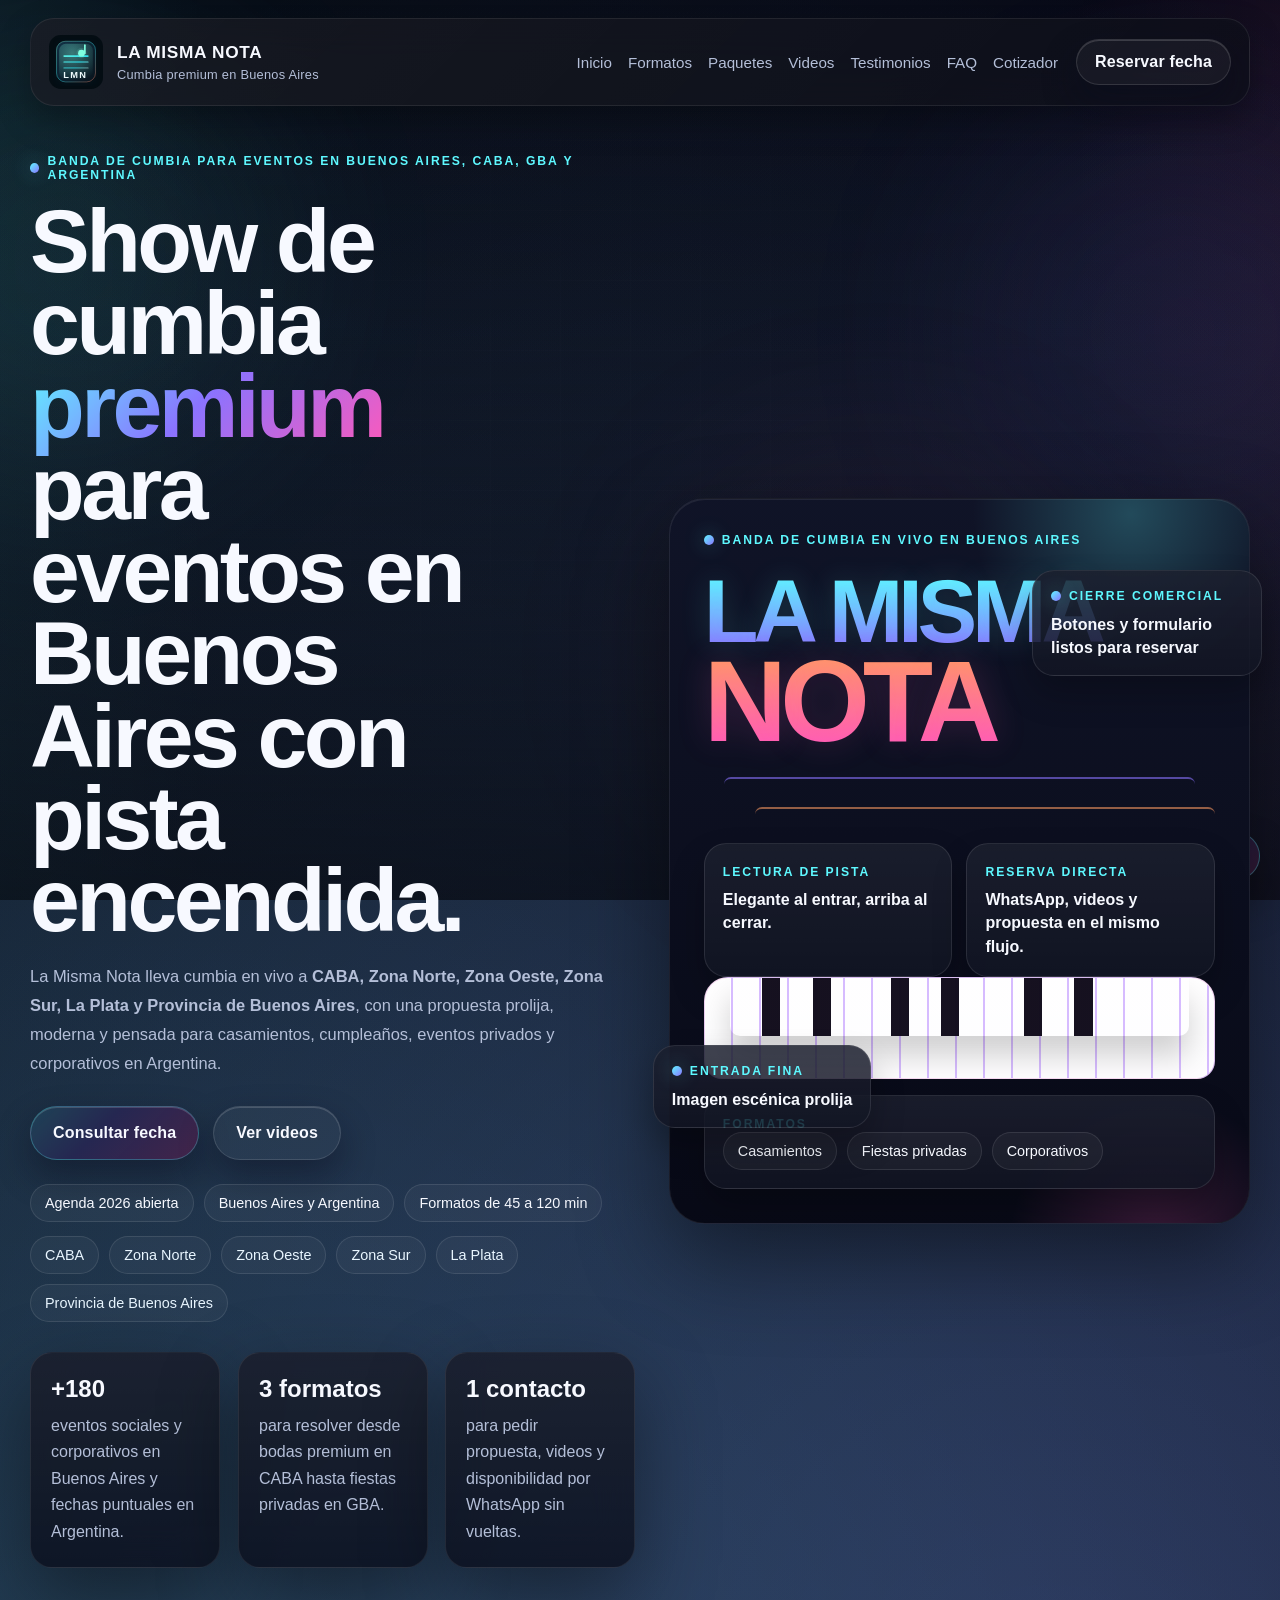
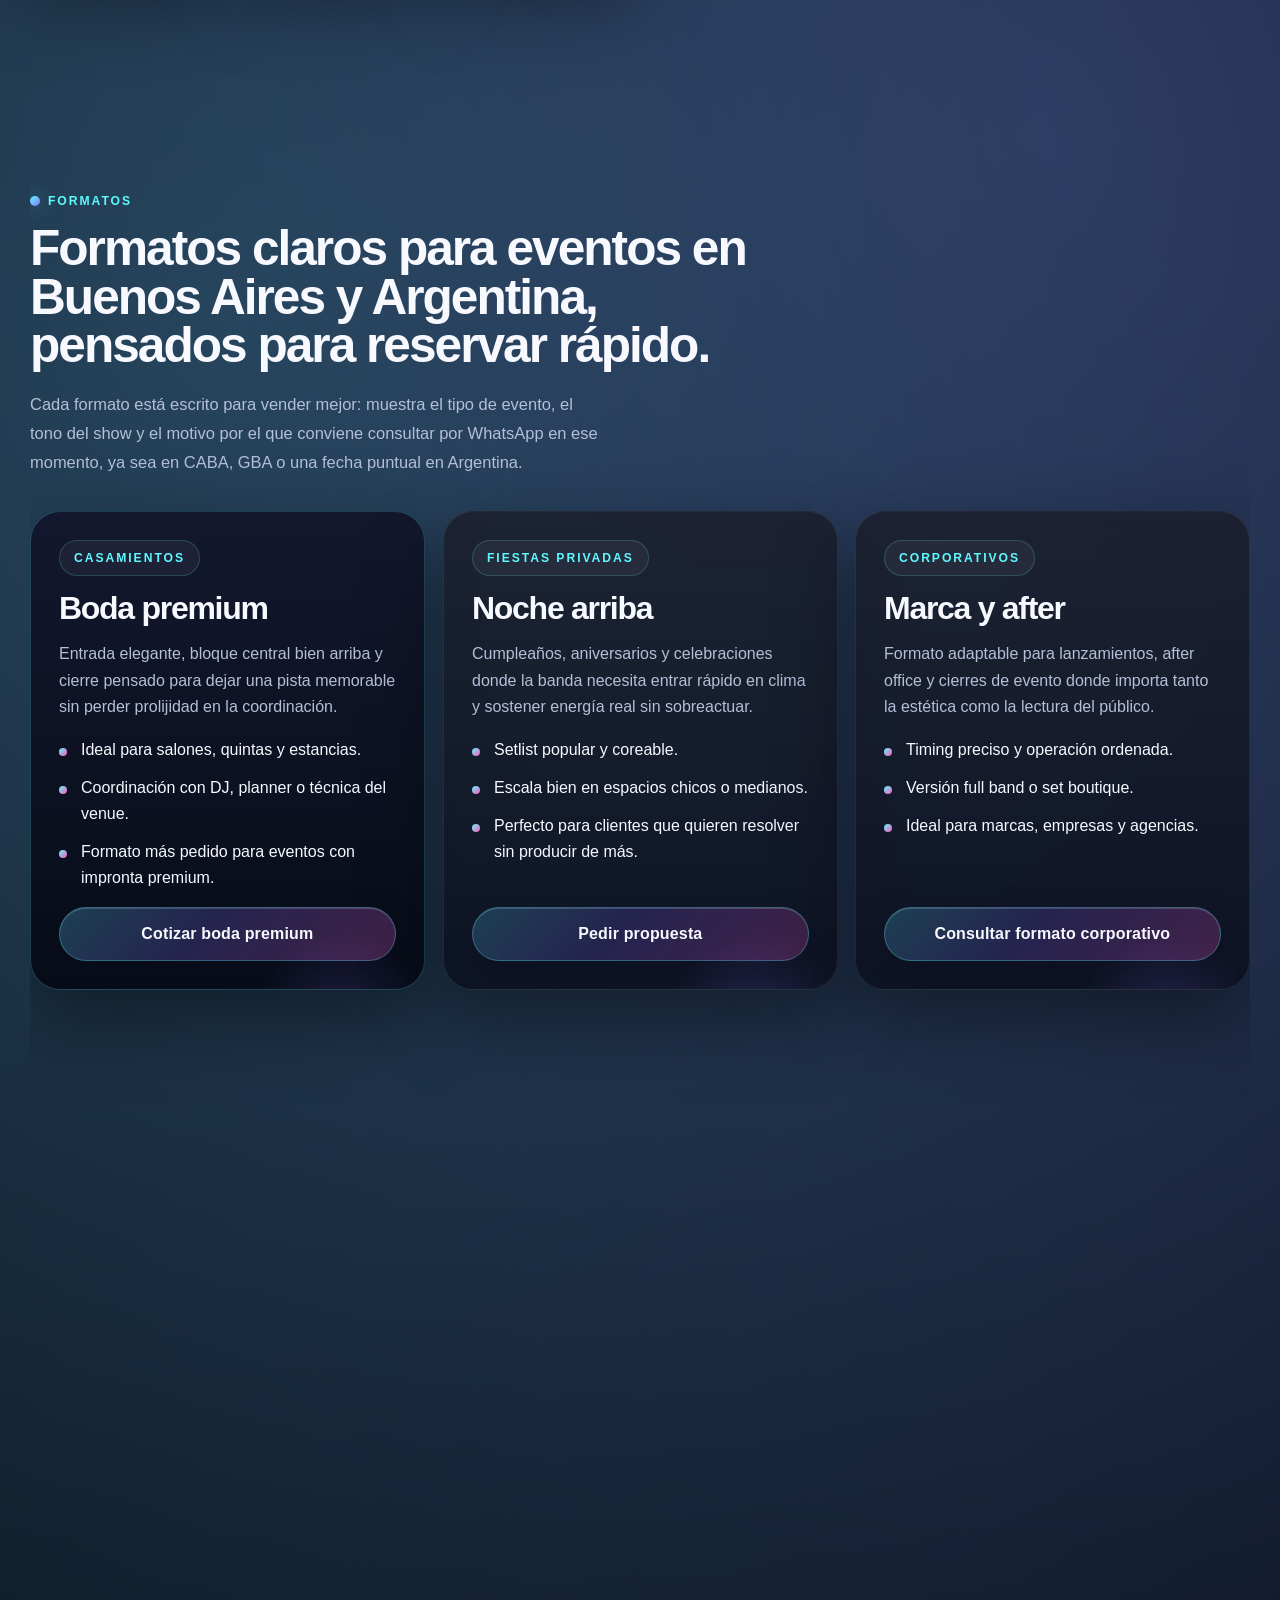
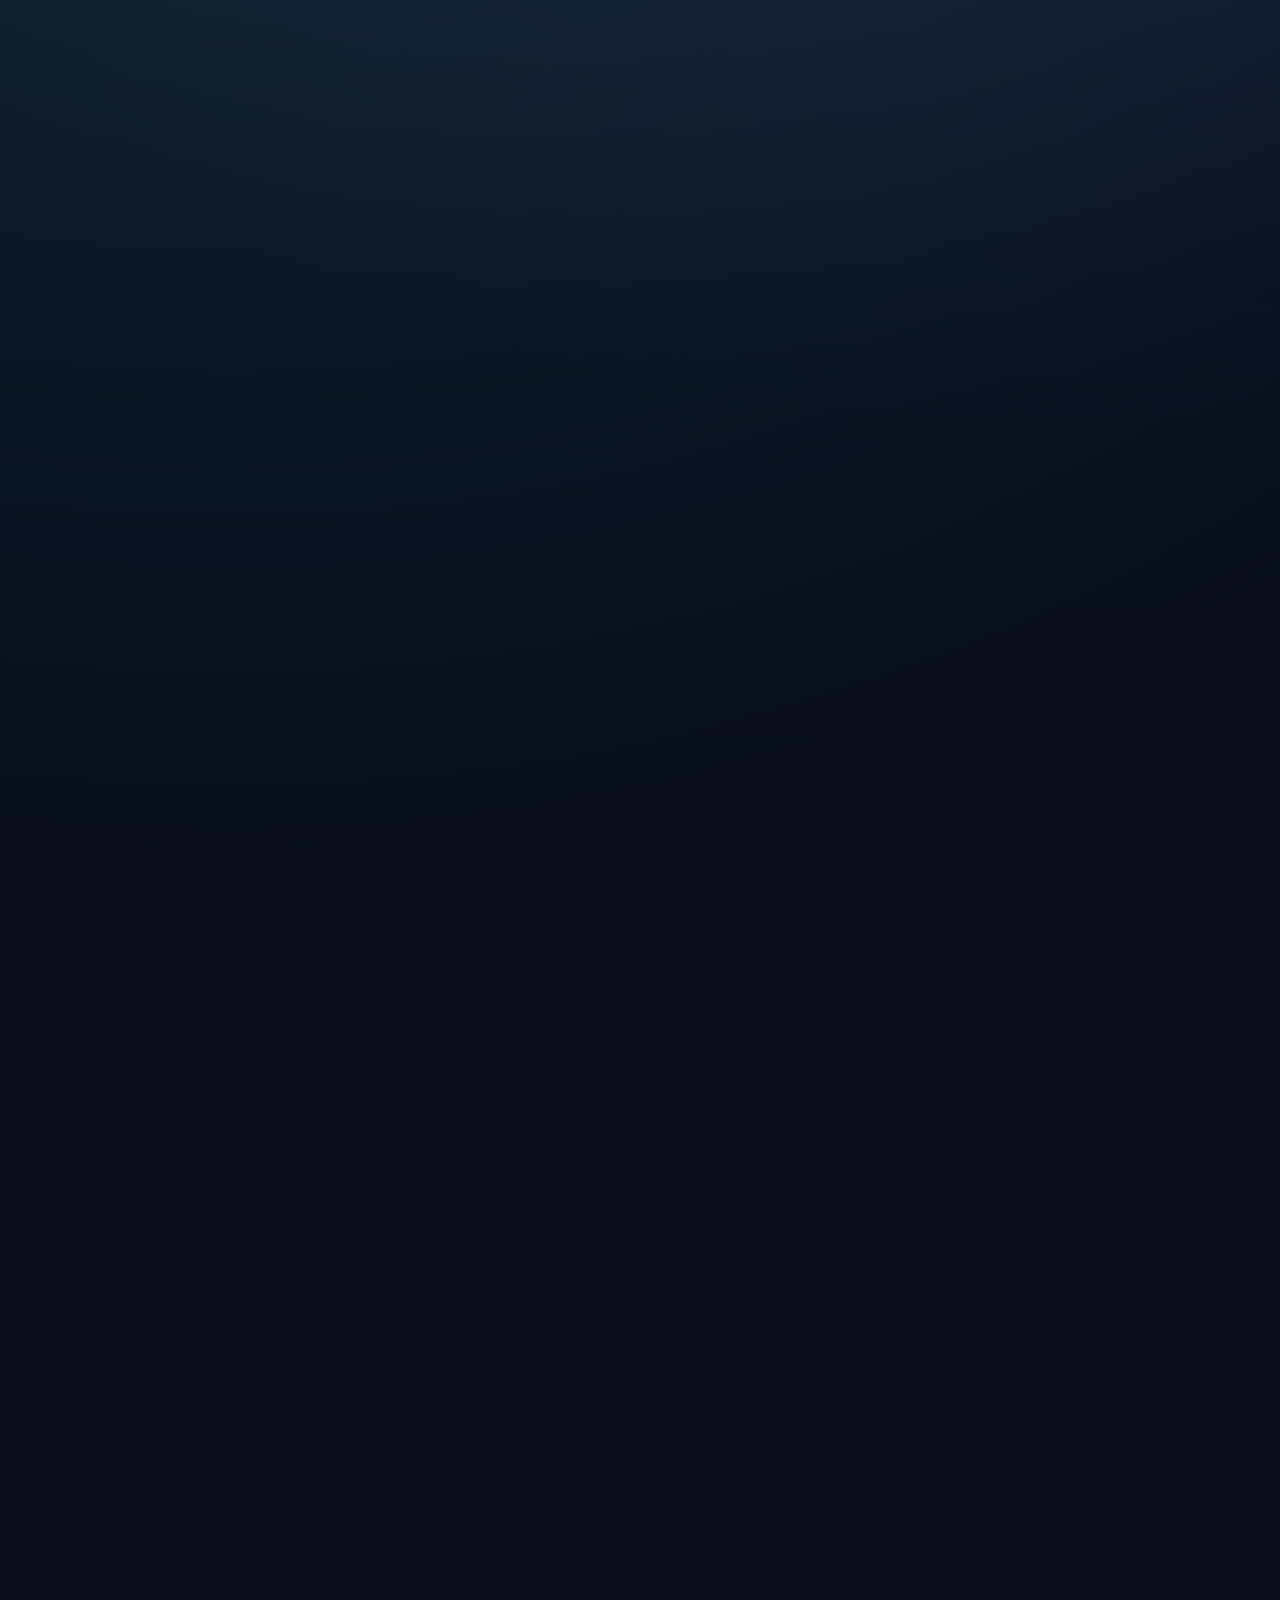
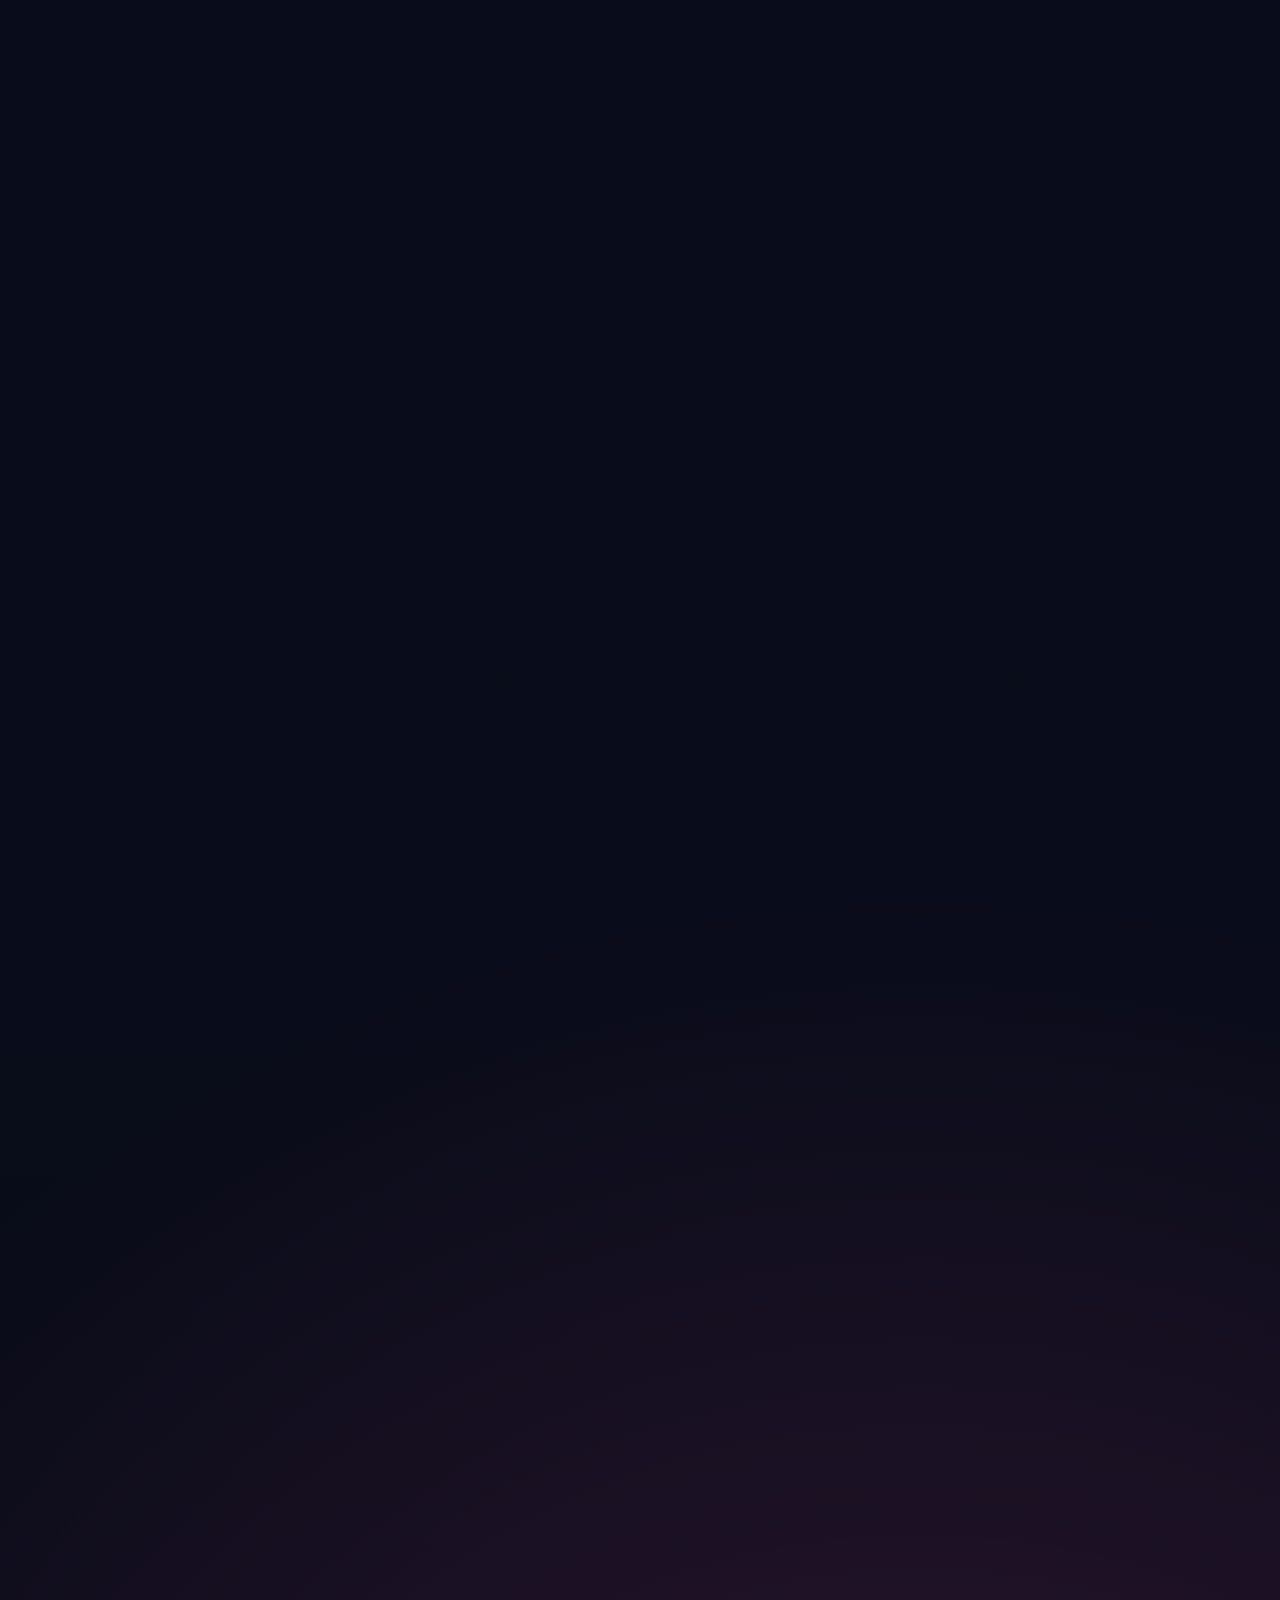
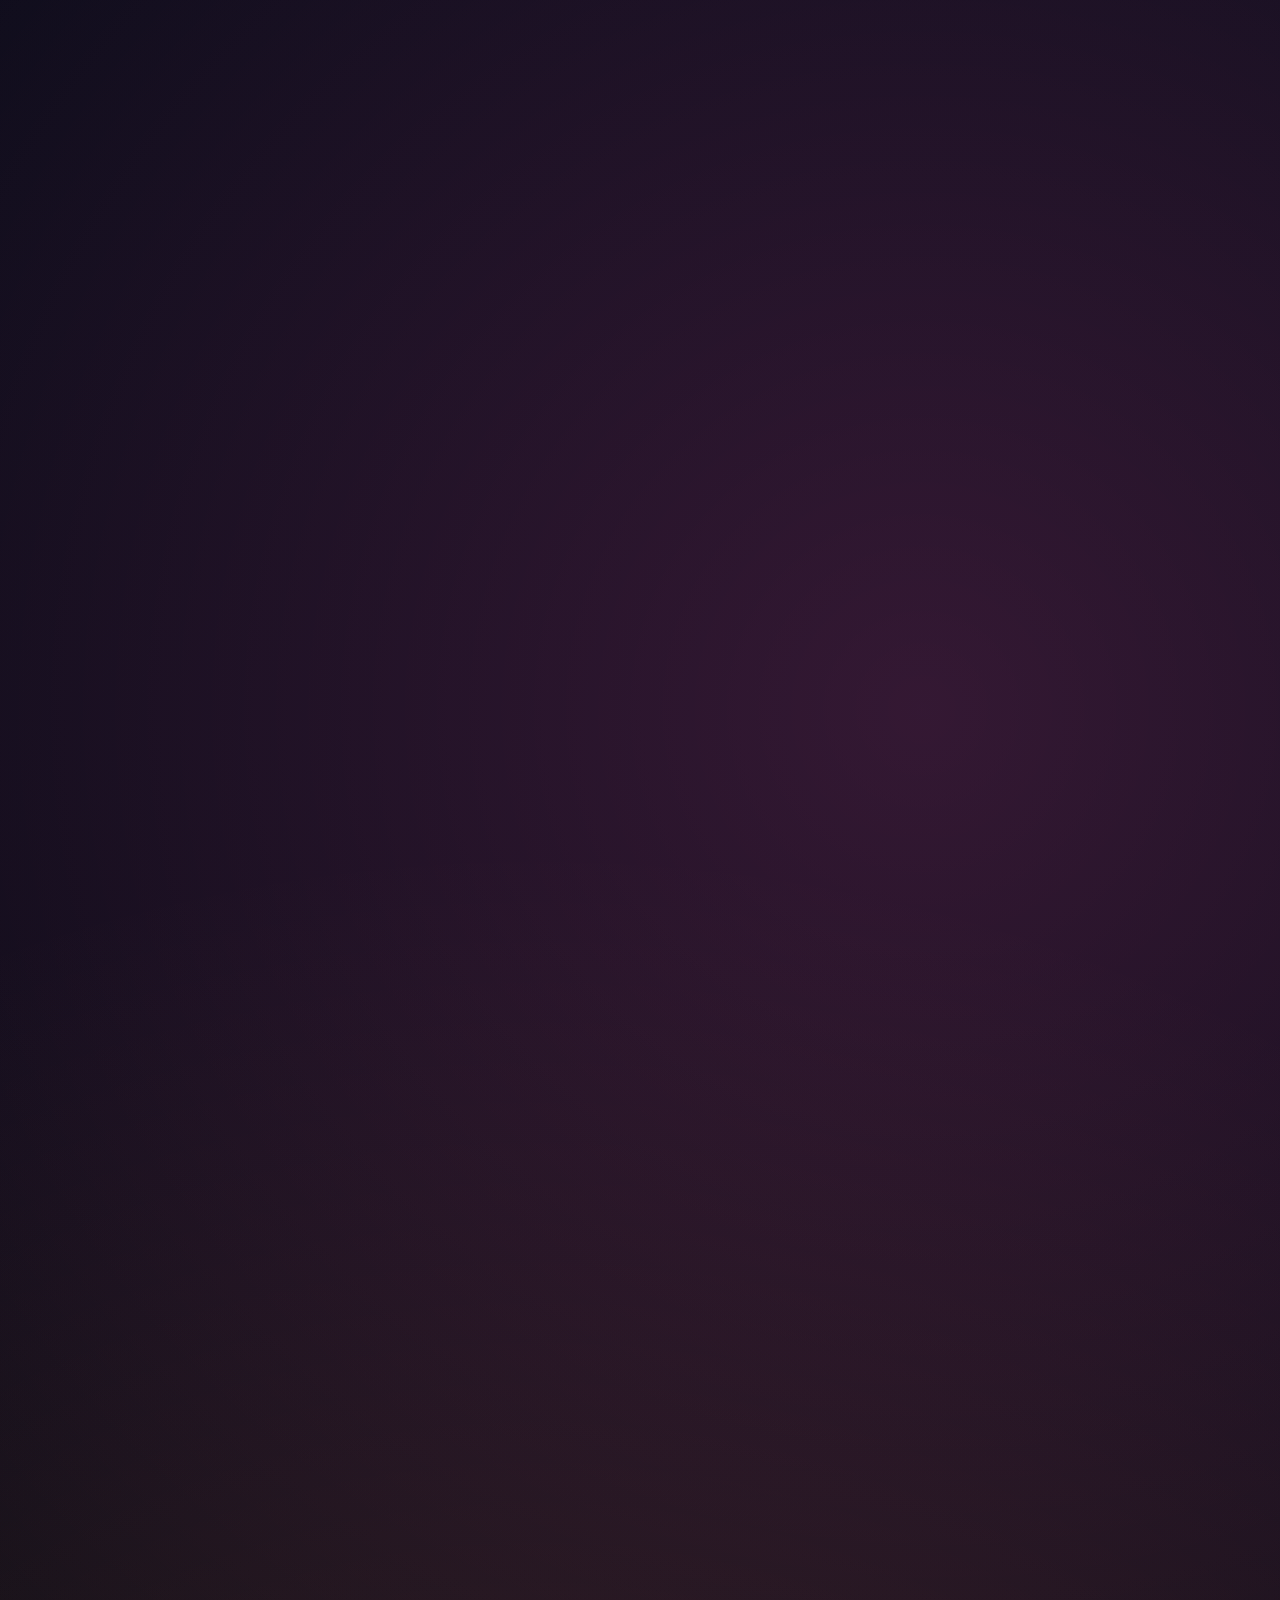
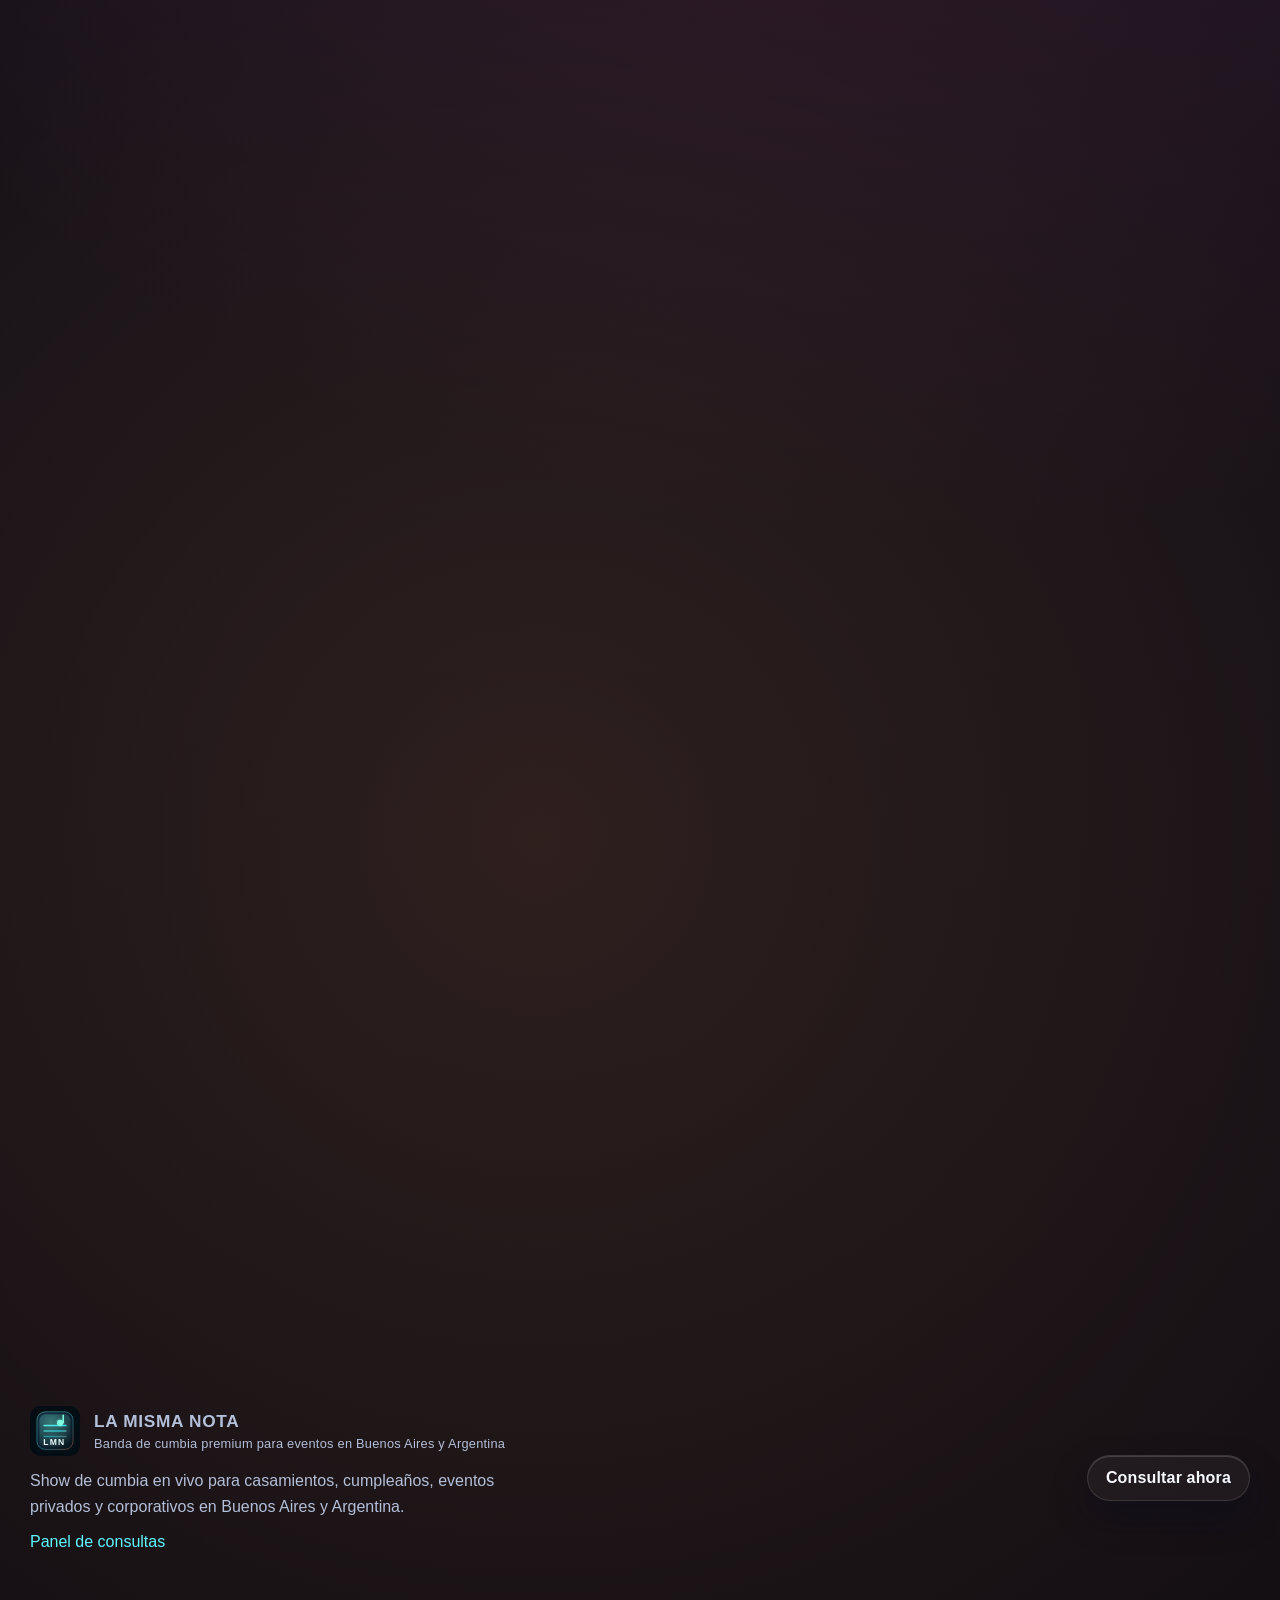
==== commit 3baf8380: "Quitar secciones descriptivas de la landing" ====
--- a/index.html
+++ b/index.html
@@ -231,30 +231,6 @@
         </div>
       </section>
 
-      <section class="section section--compact" data-reveal>
-        <div class="section-heading">
-          <span class="eyebrow" id="conversion-eyebrow"></span>
-          <h2 id="conversion-title"></h2>
-          <p class="lead" id="conversion-lead"></p>
-        </div>
-
-        <div class="value-grid" id="value-grid"></div>
-      </section>
-
-      <section class="section section--compact local-seo-section" data-reveal>
-        <div class="local-seo-card">
-          <div class="section-heading section-heading--compact">
-            <span class="eyebrow" id="local-seo-eyebrow"></span>
-            <h2 id="local-seo-title"></h2>
-            <p class="lead" id="local-seo-lead"></p>
-          </div>
-
-          <div class="local-grid" id="local-grid"></div>
-
-          <div class="local-chip-row" id="local-chip-row"></div>
-        </div>
-      </section>
-
       <section class="section" id="formatos" data-reveal>
         <div class="section-heading">
           <span class="eyebrow" id="formats-eyebrow"></span>
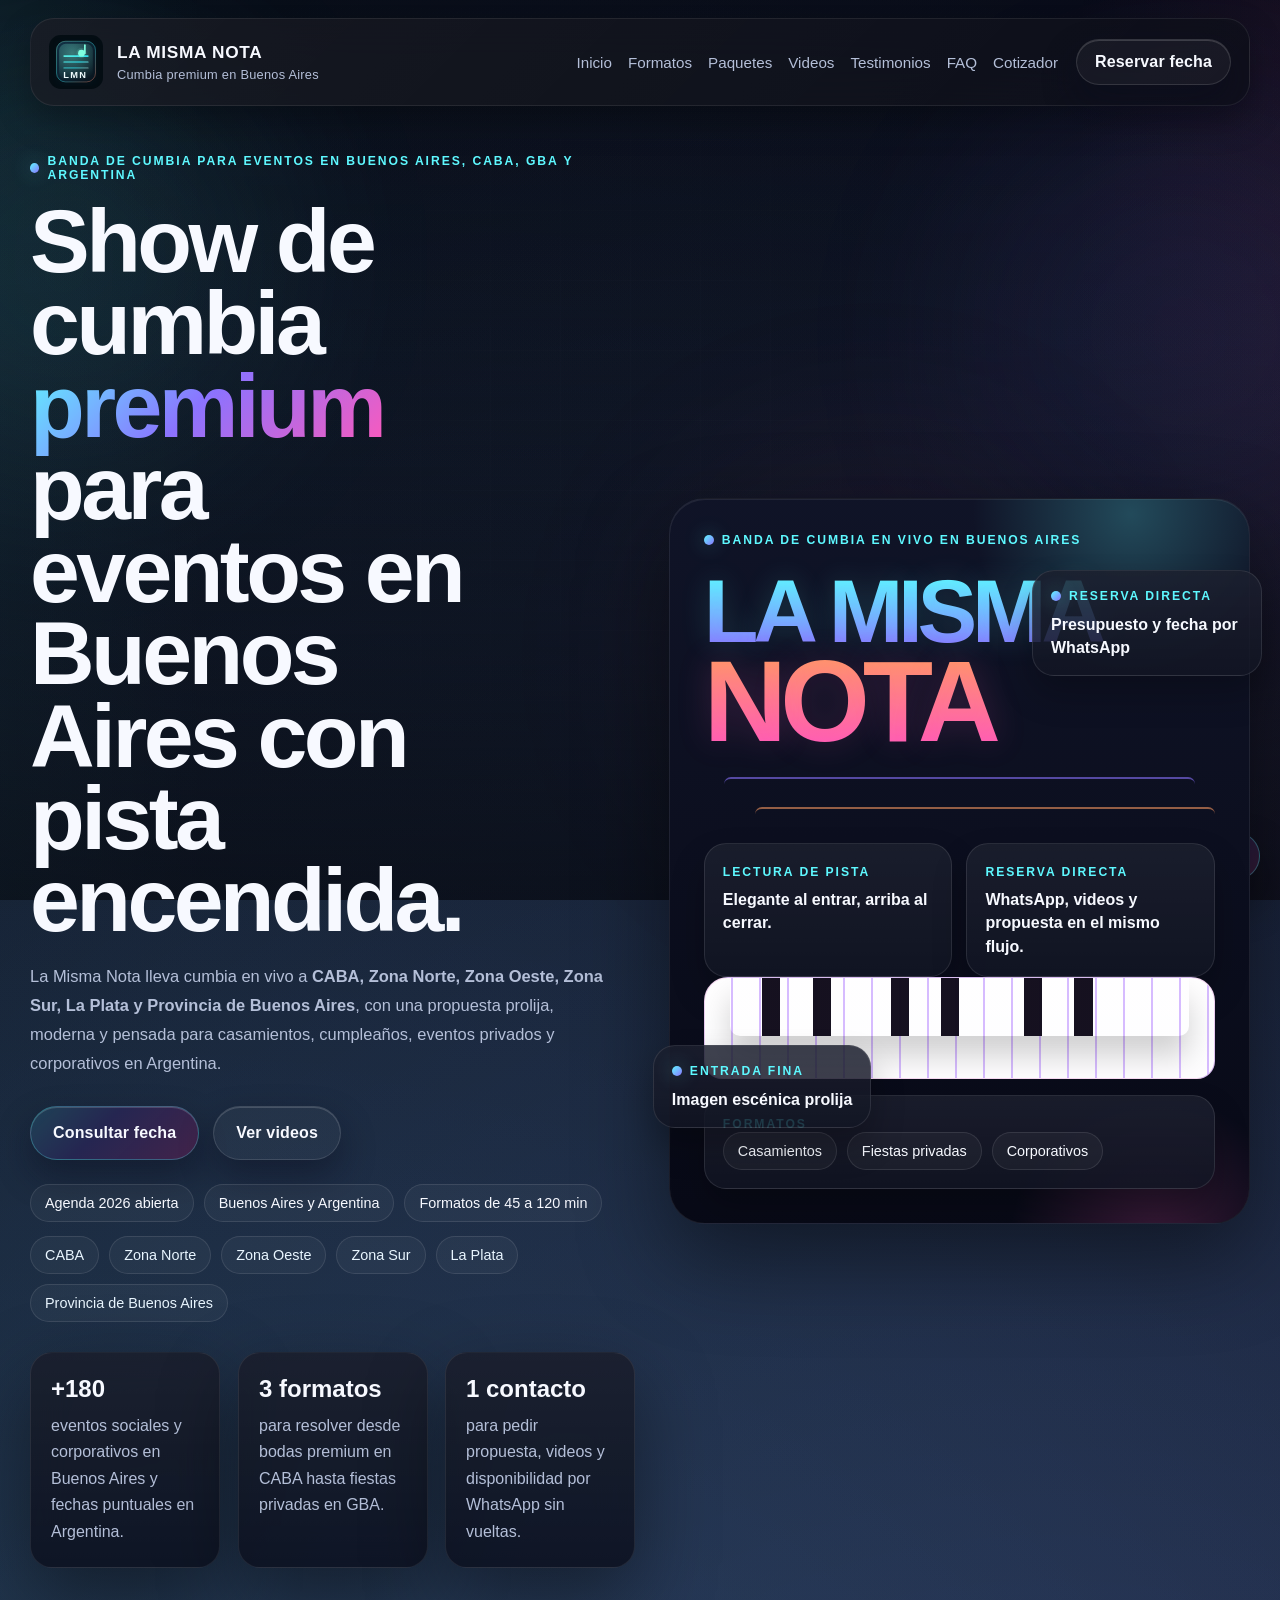
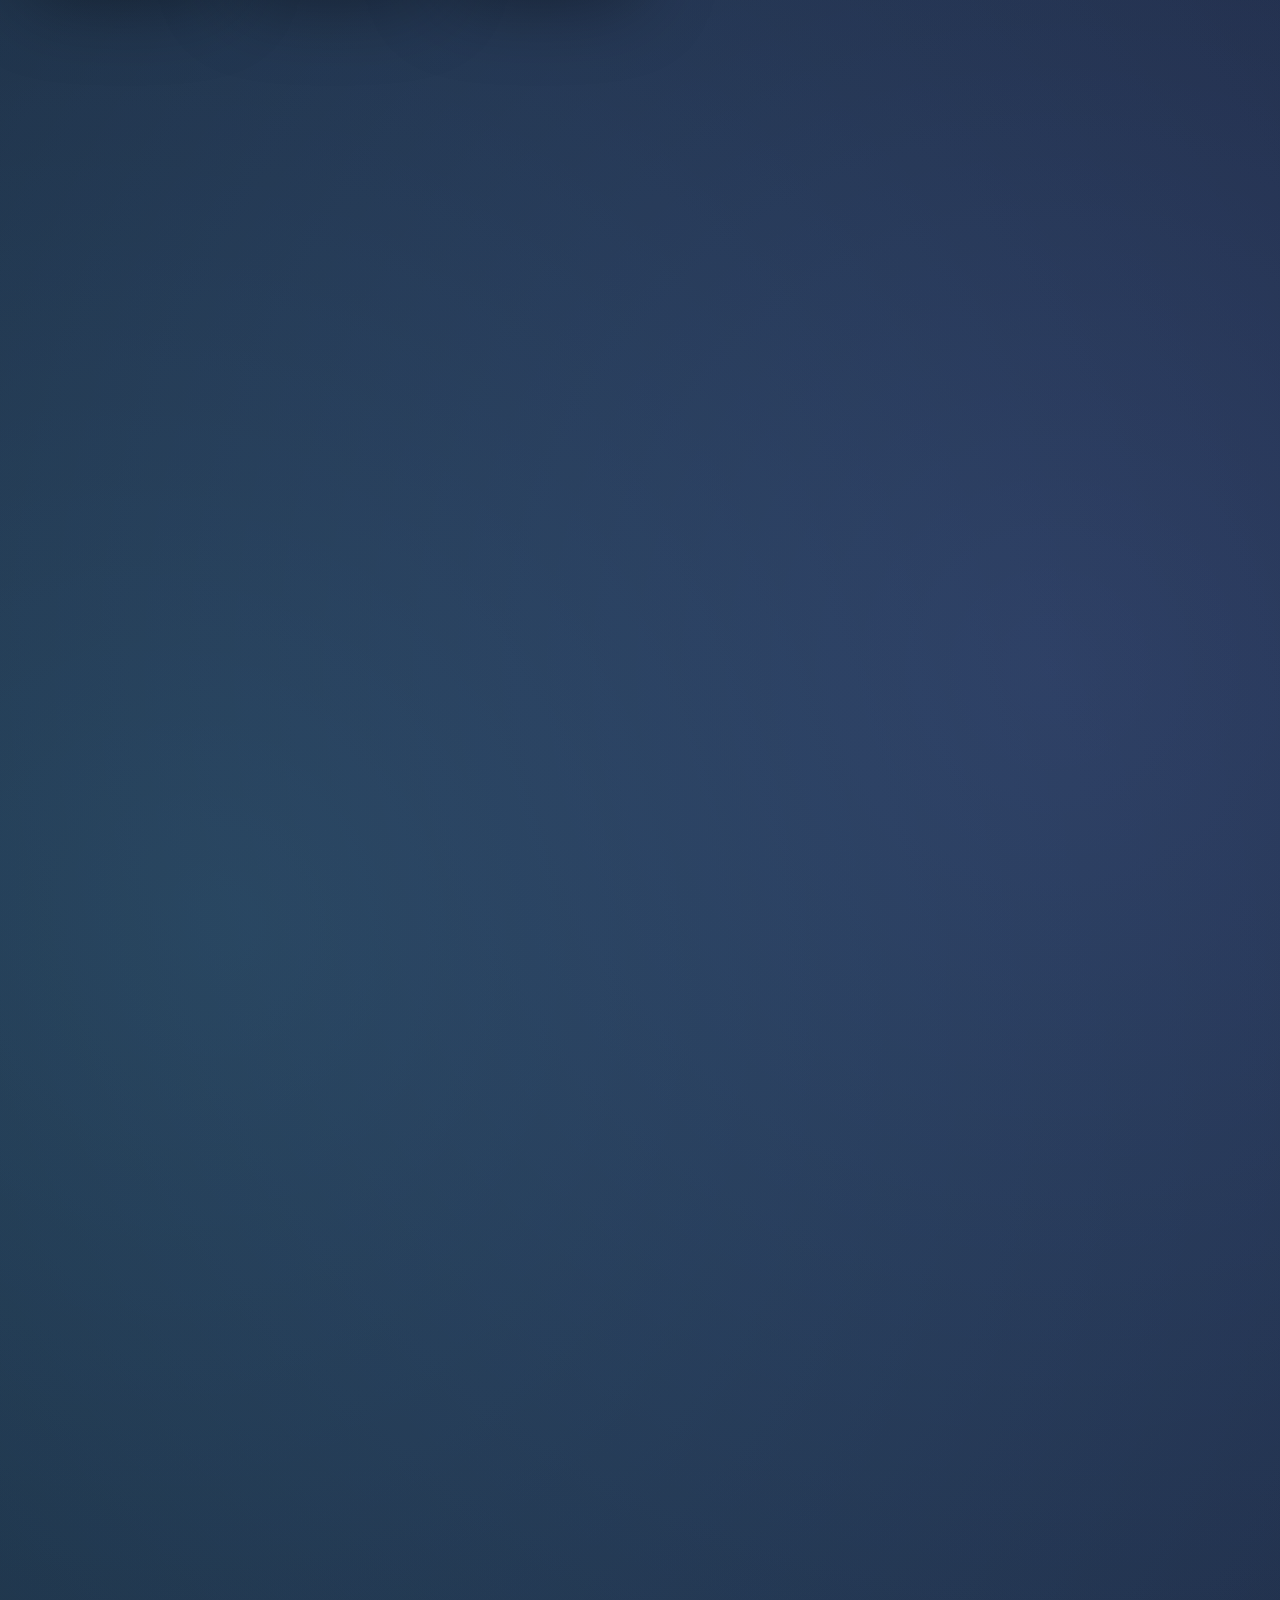
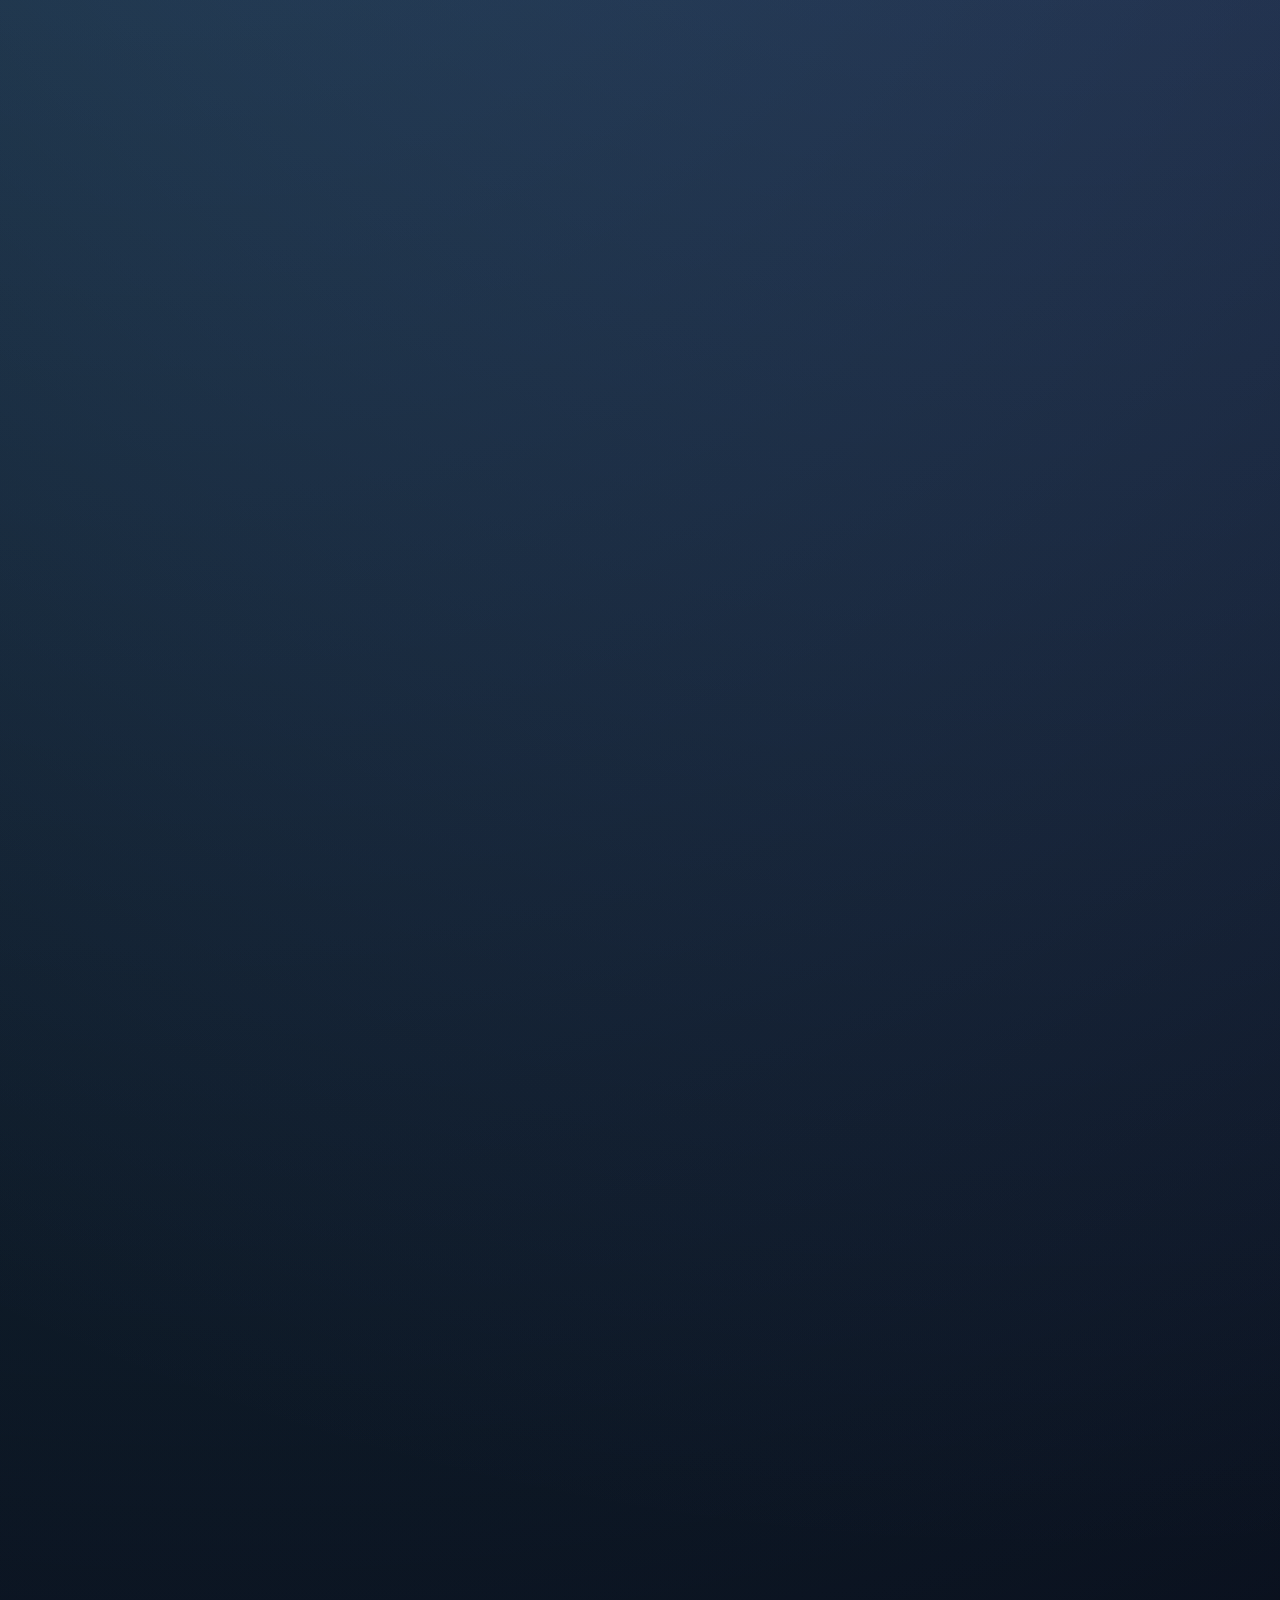
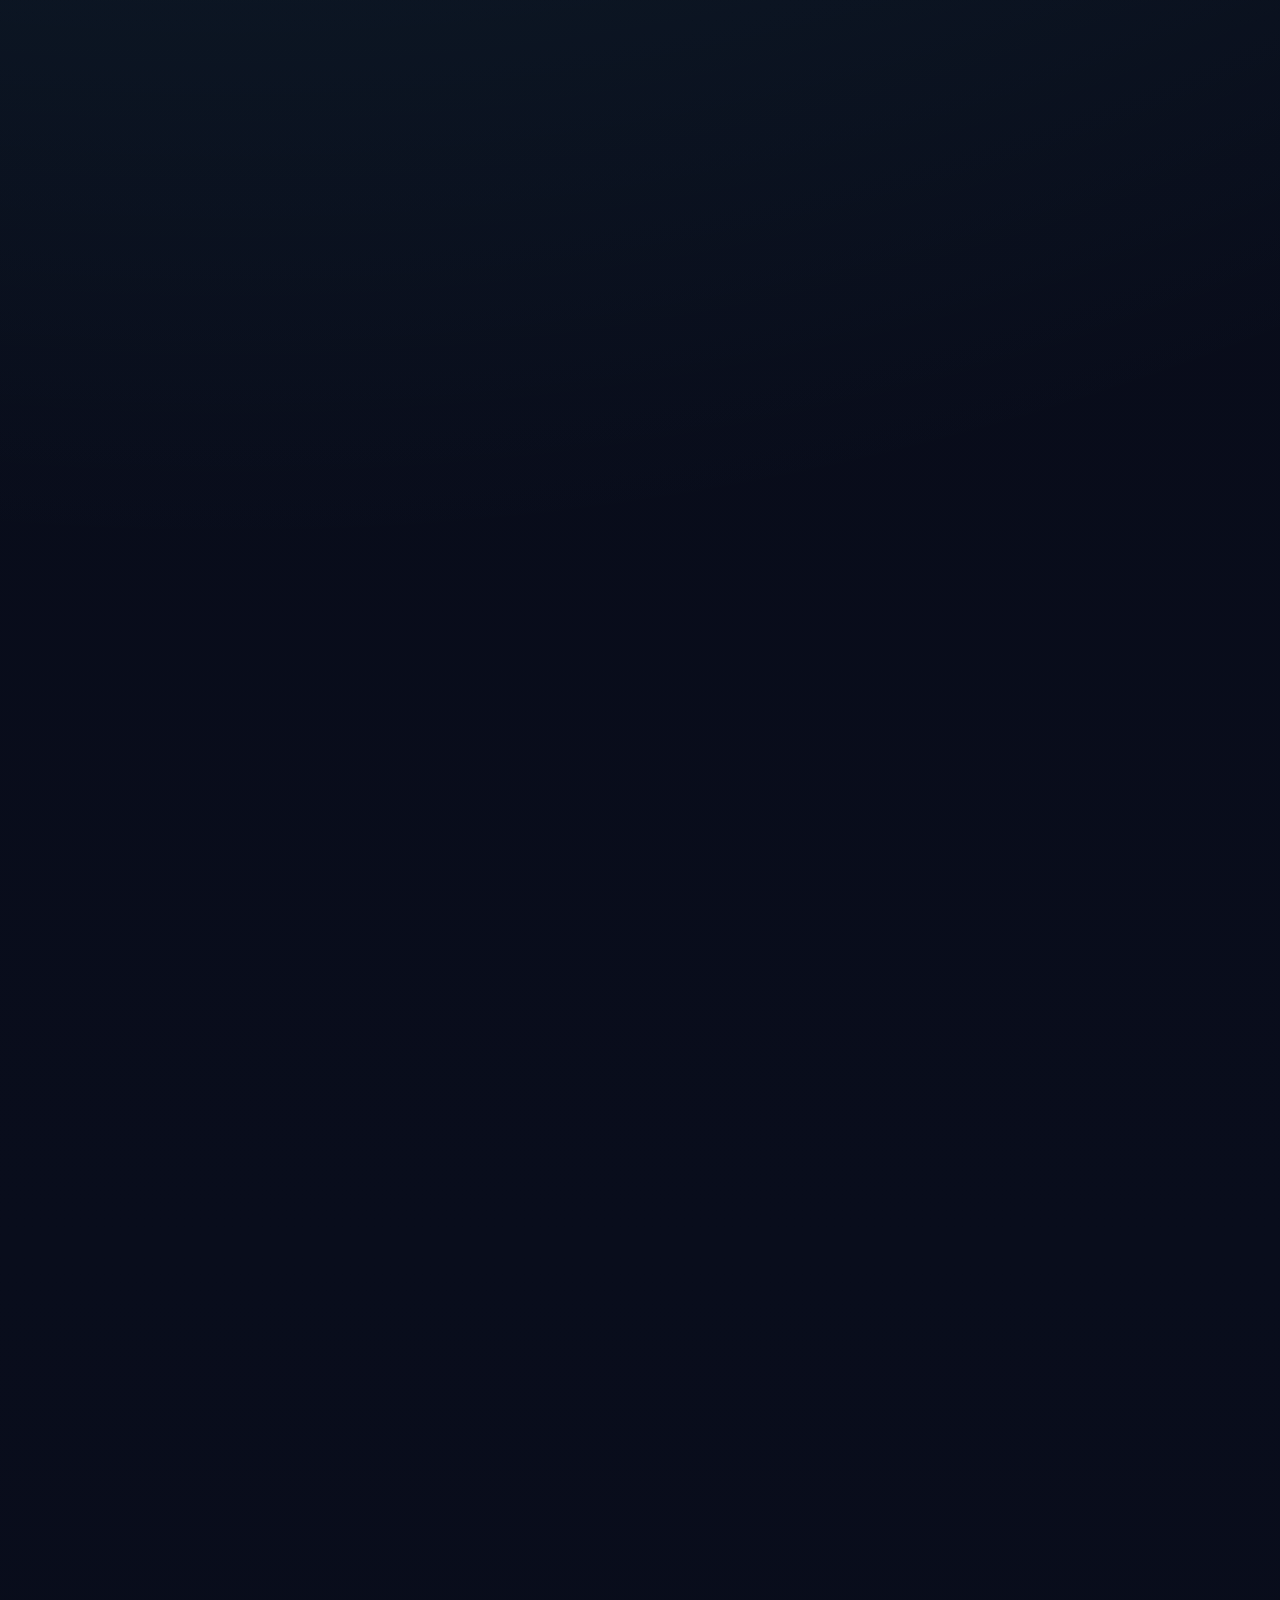
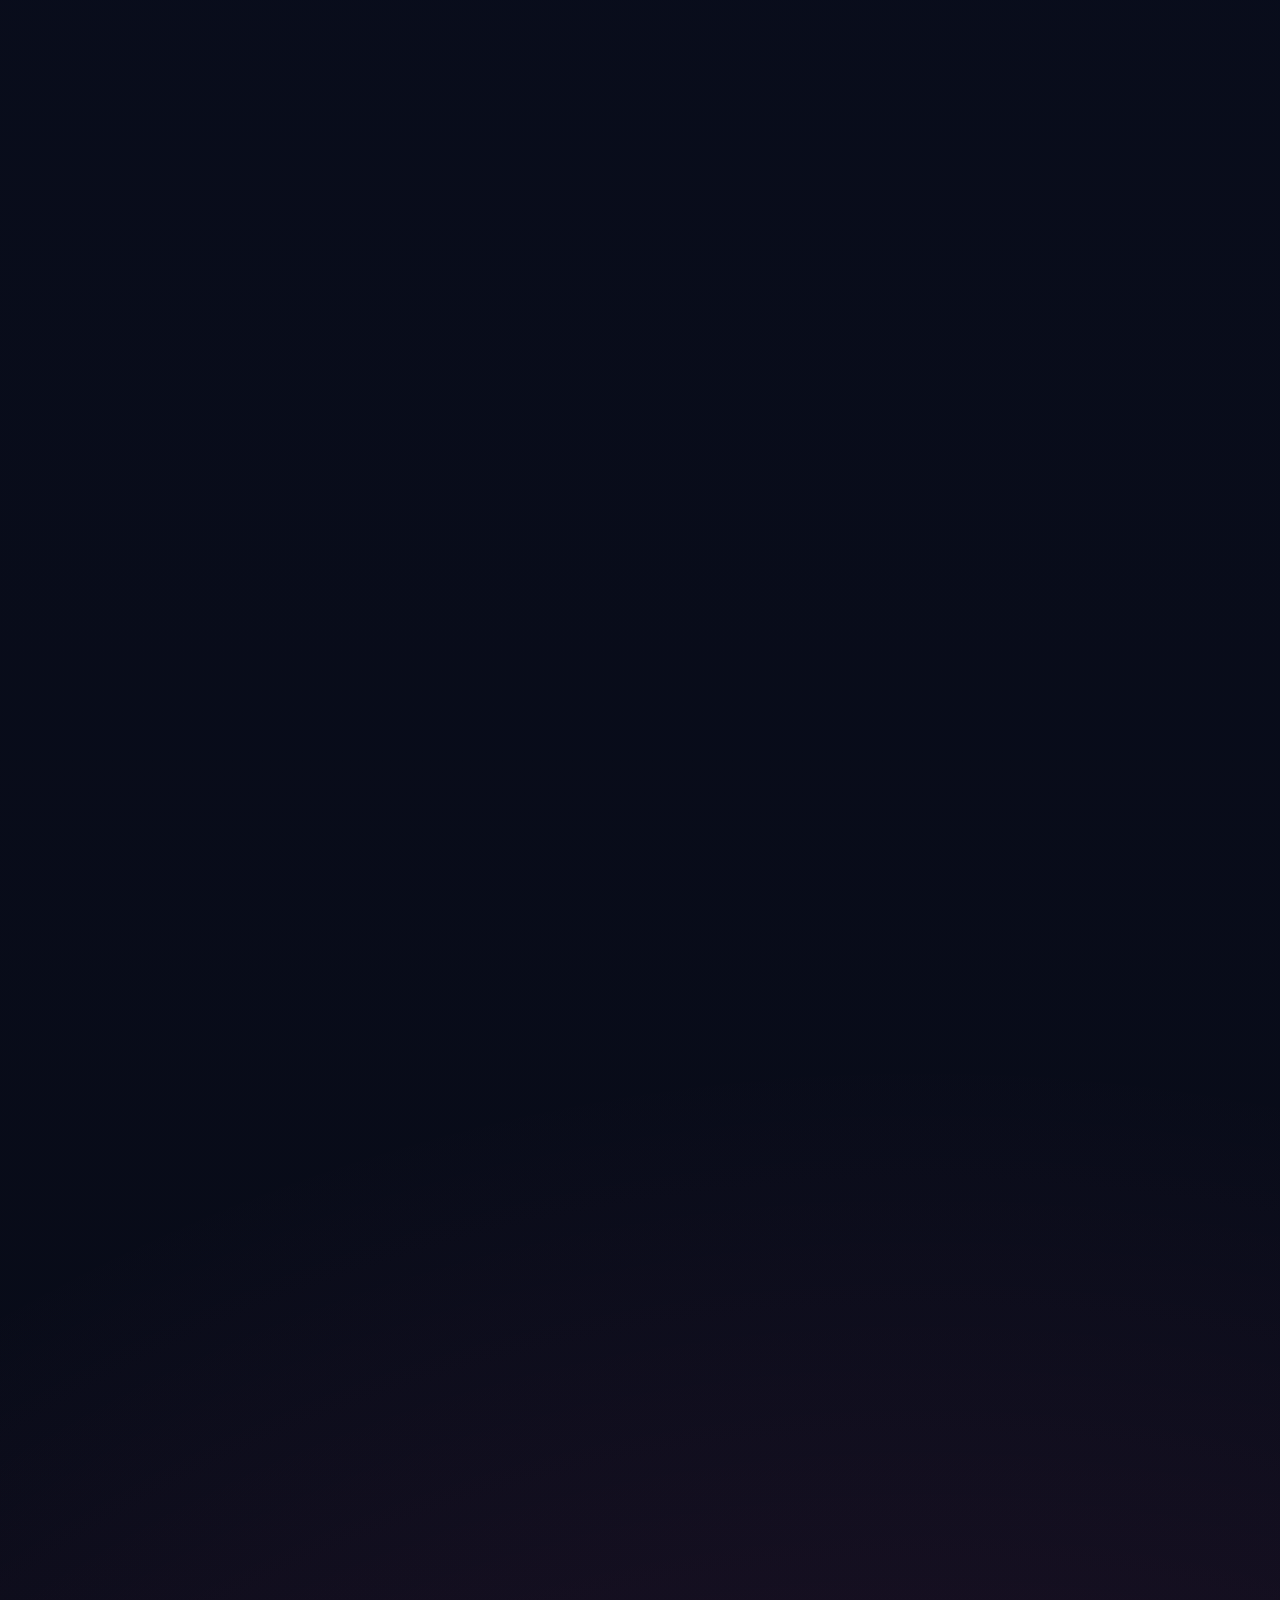
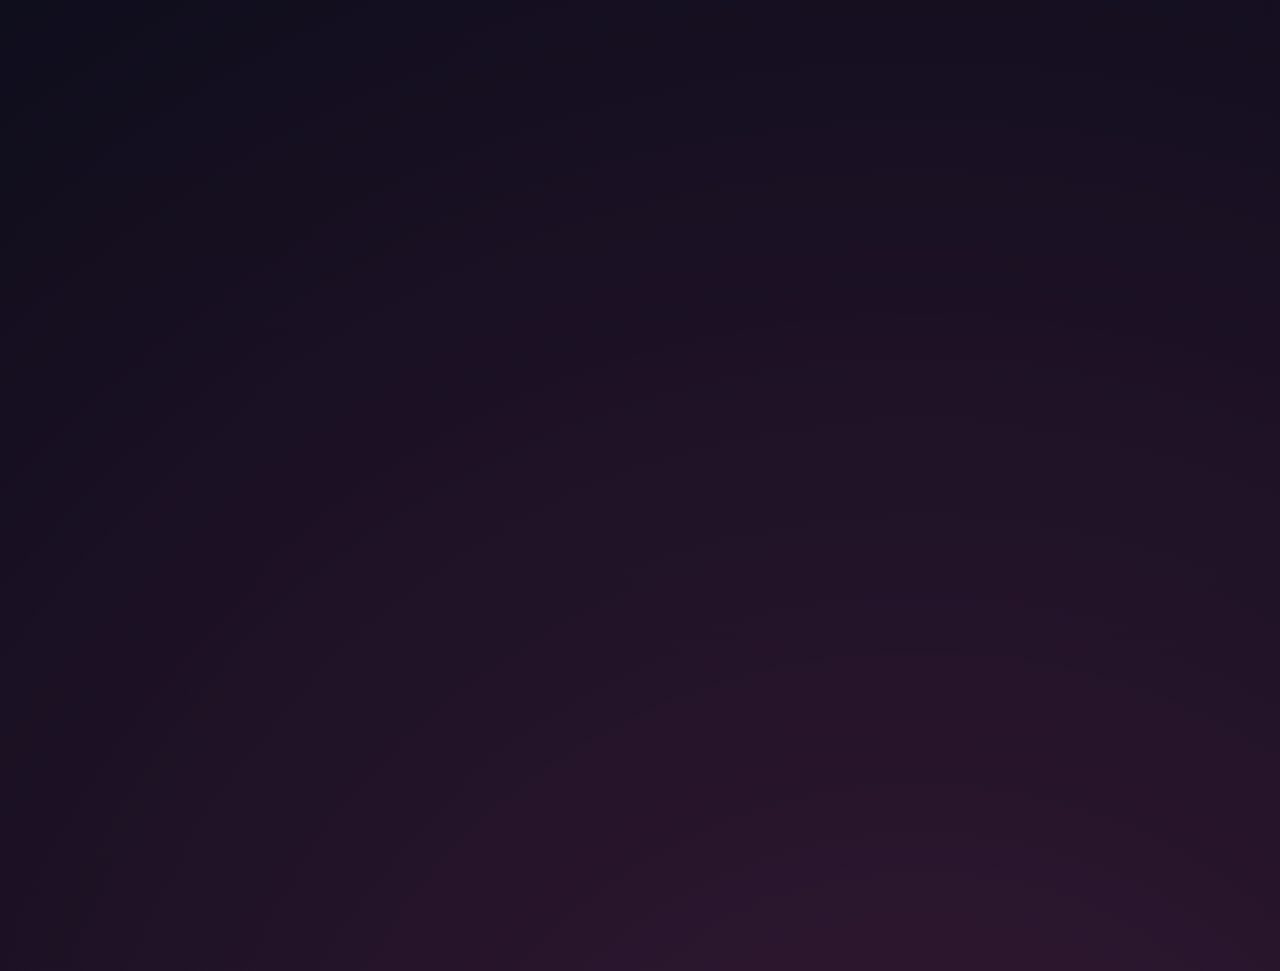
==== commit e426ba47: "Limpiar copy publico de la landing" ====
--- a/index.html
+++ b/index.html
@@ -536,9 +536,6 @@
           </span>
         </a>
         <p id="footer-description"></p>
-        <div class="footer-links">
-          <a class="inline-link" id="footer-admin-link" href="admin.html"></a>
-        </div>
       </div>
 
       <a class="button button--ghost button--compact" id="footer-cta-button" href="" data-whatsapp-link></a>
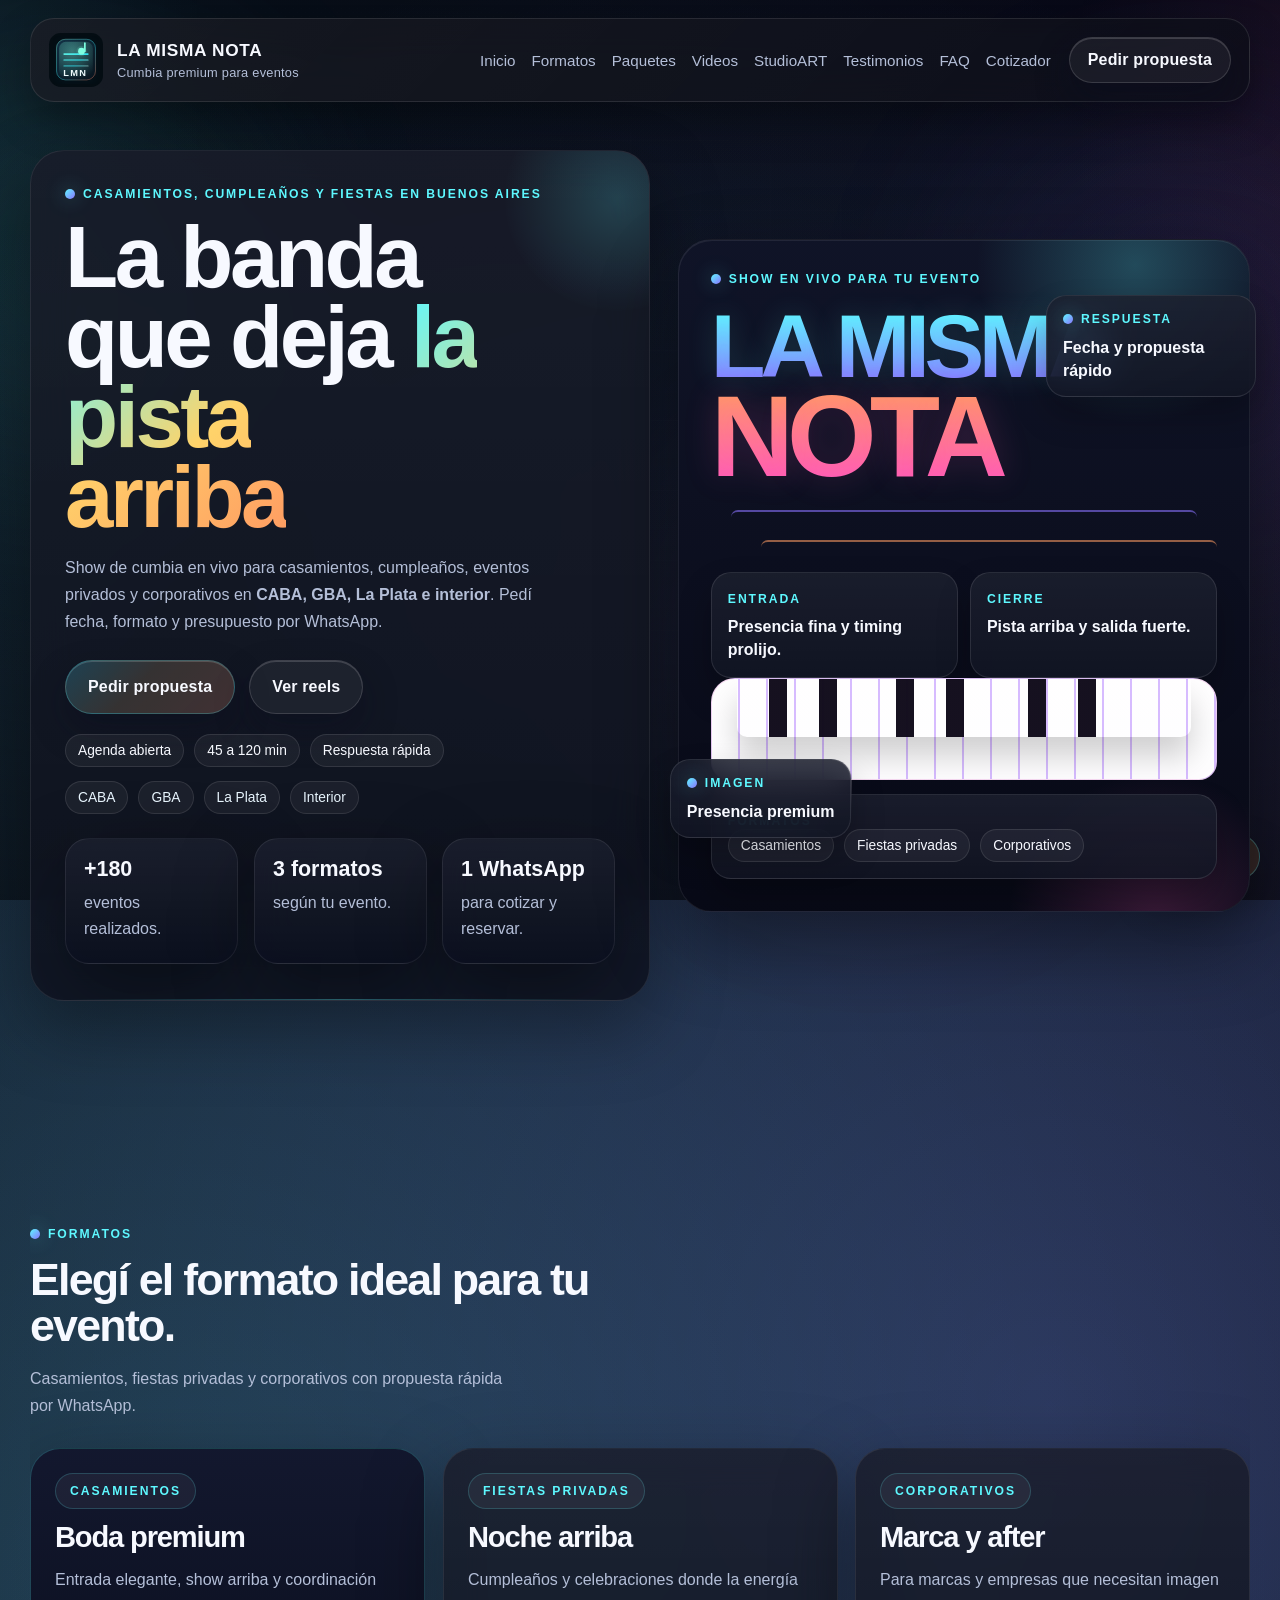
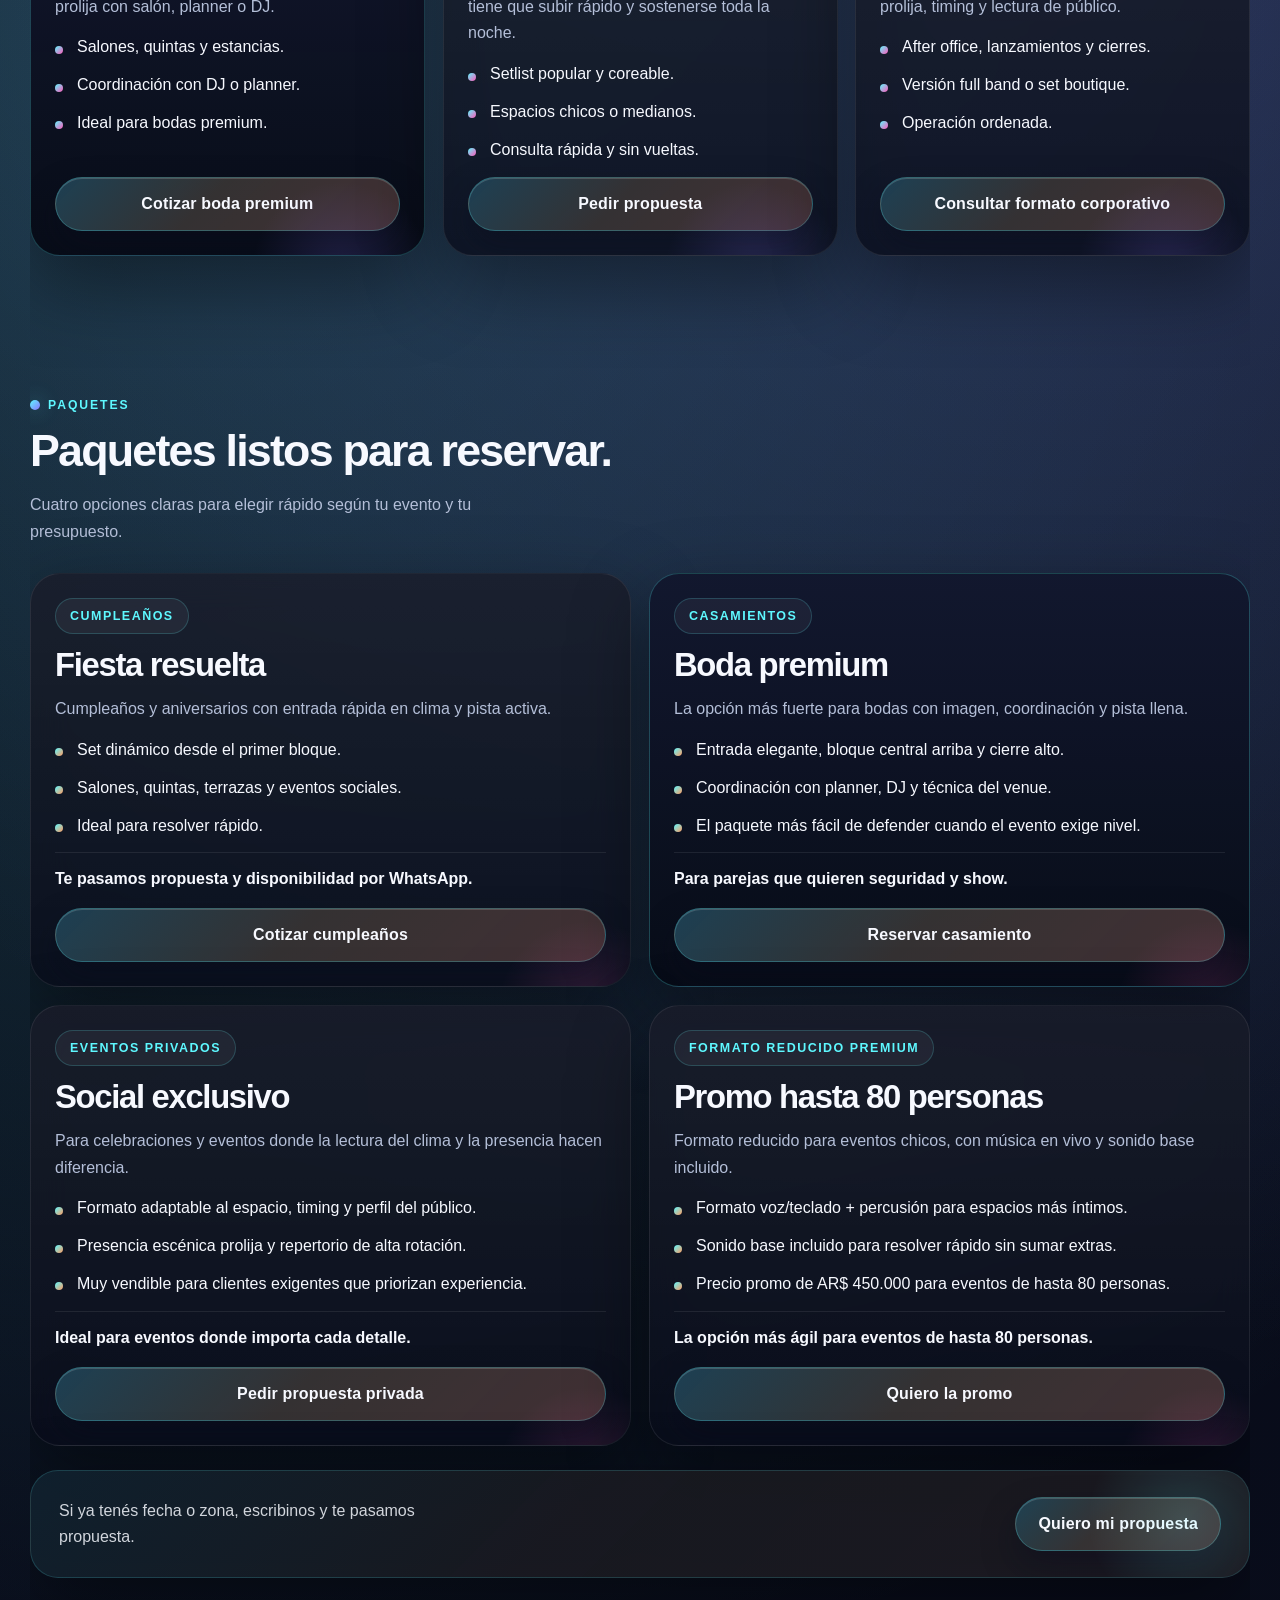
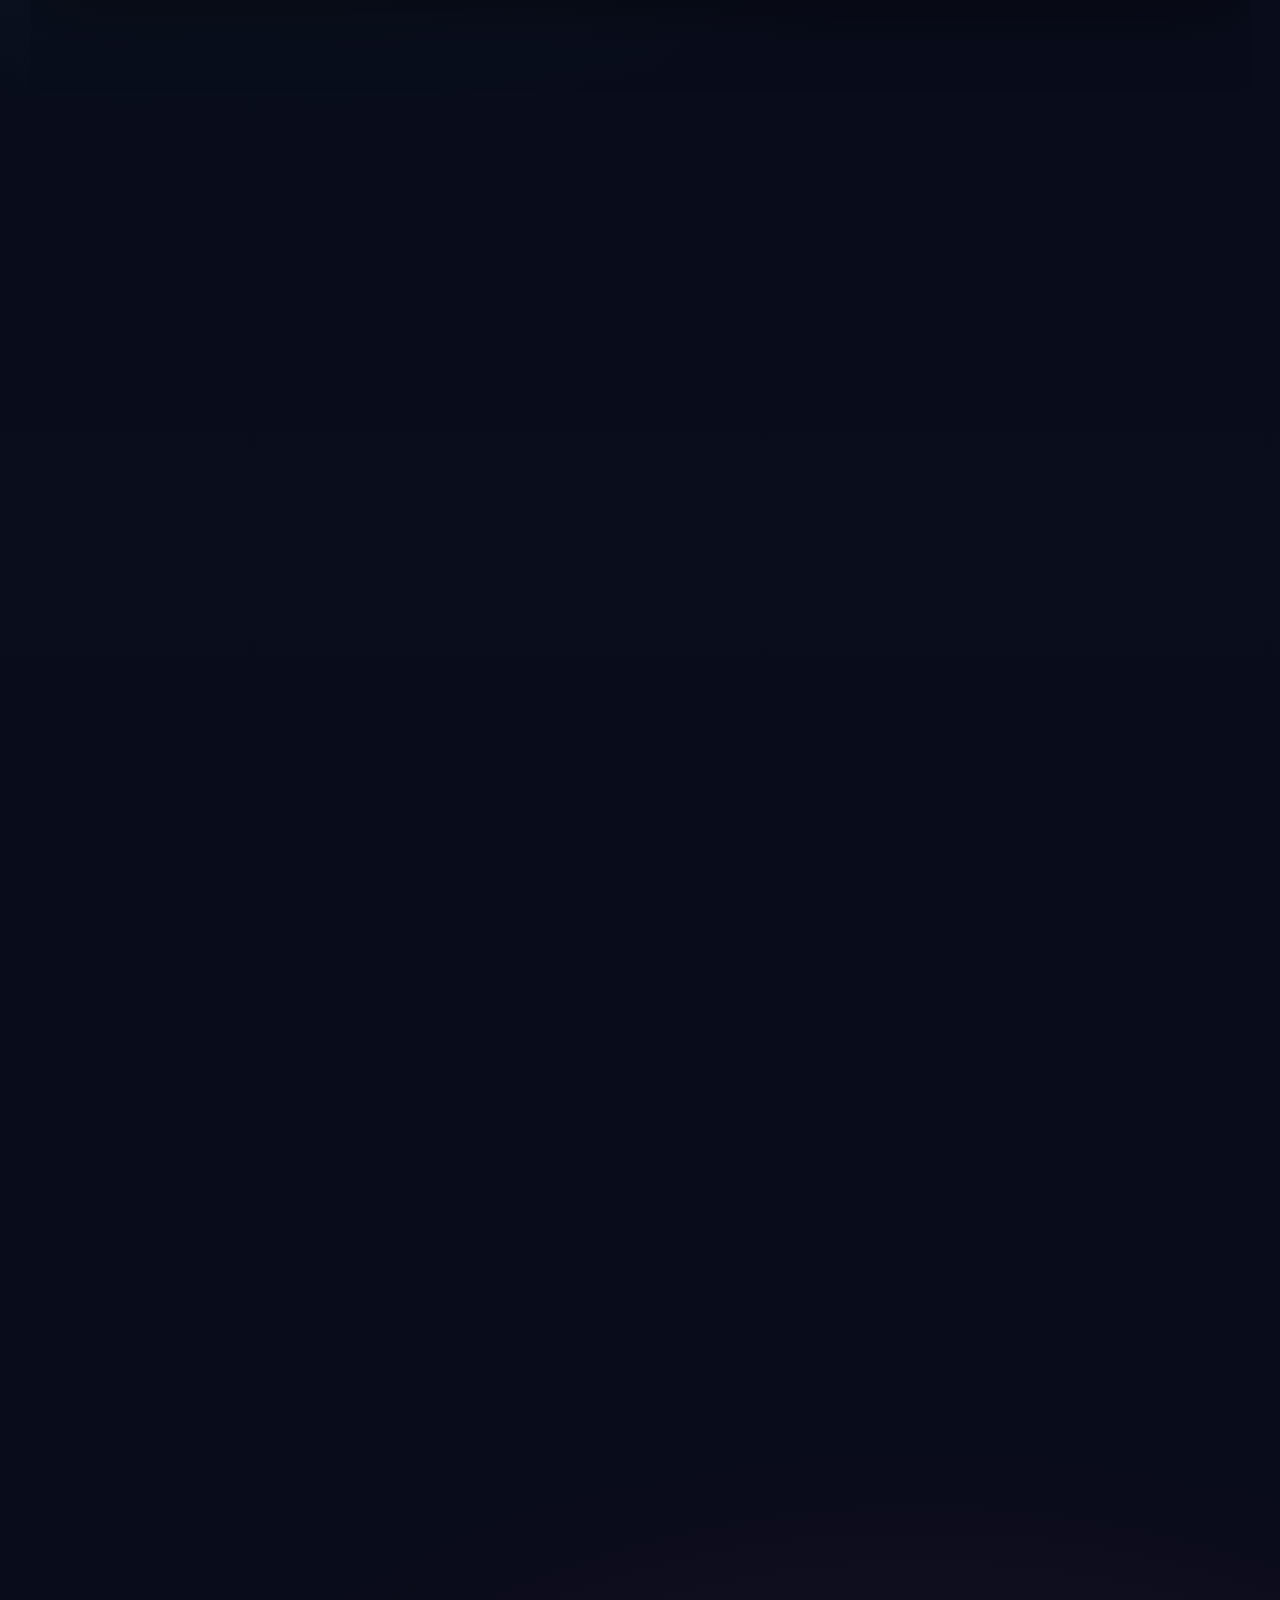
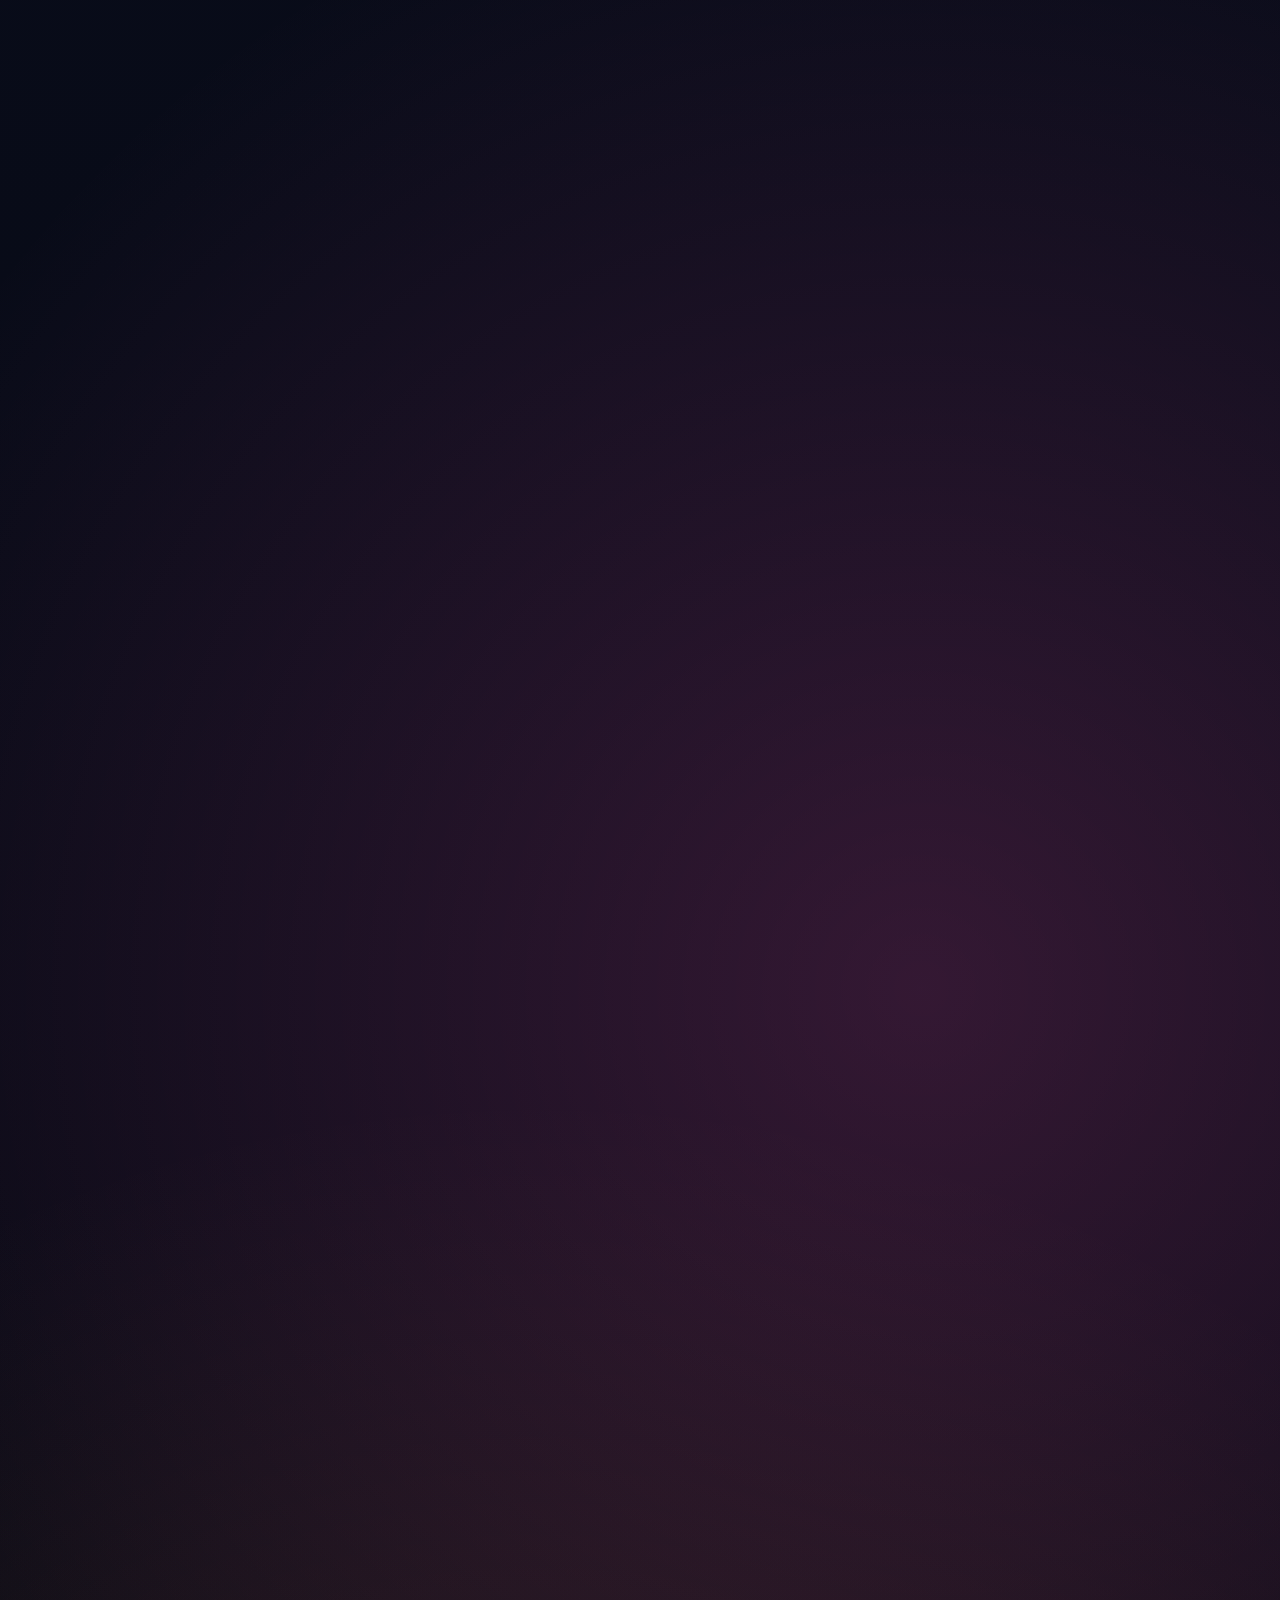
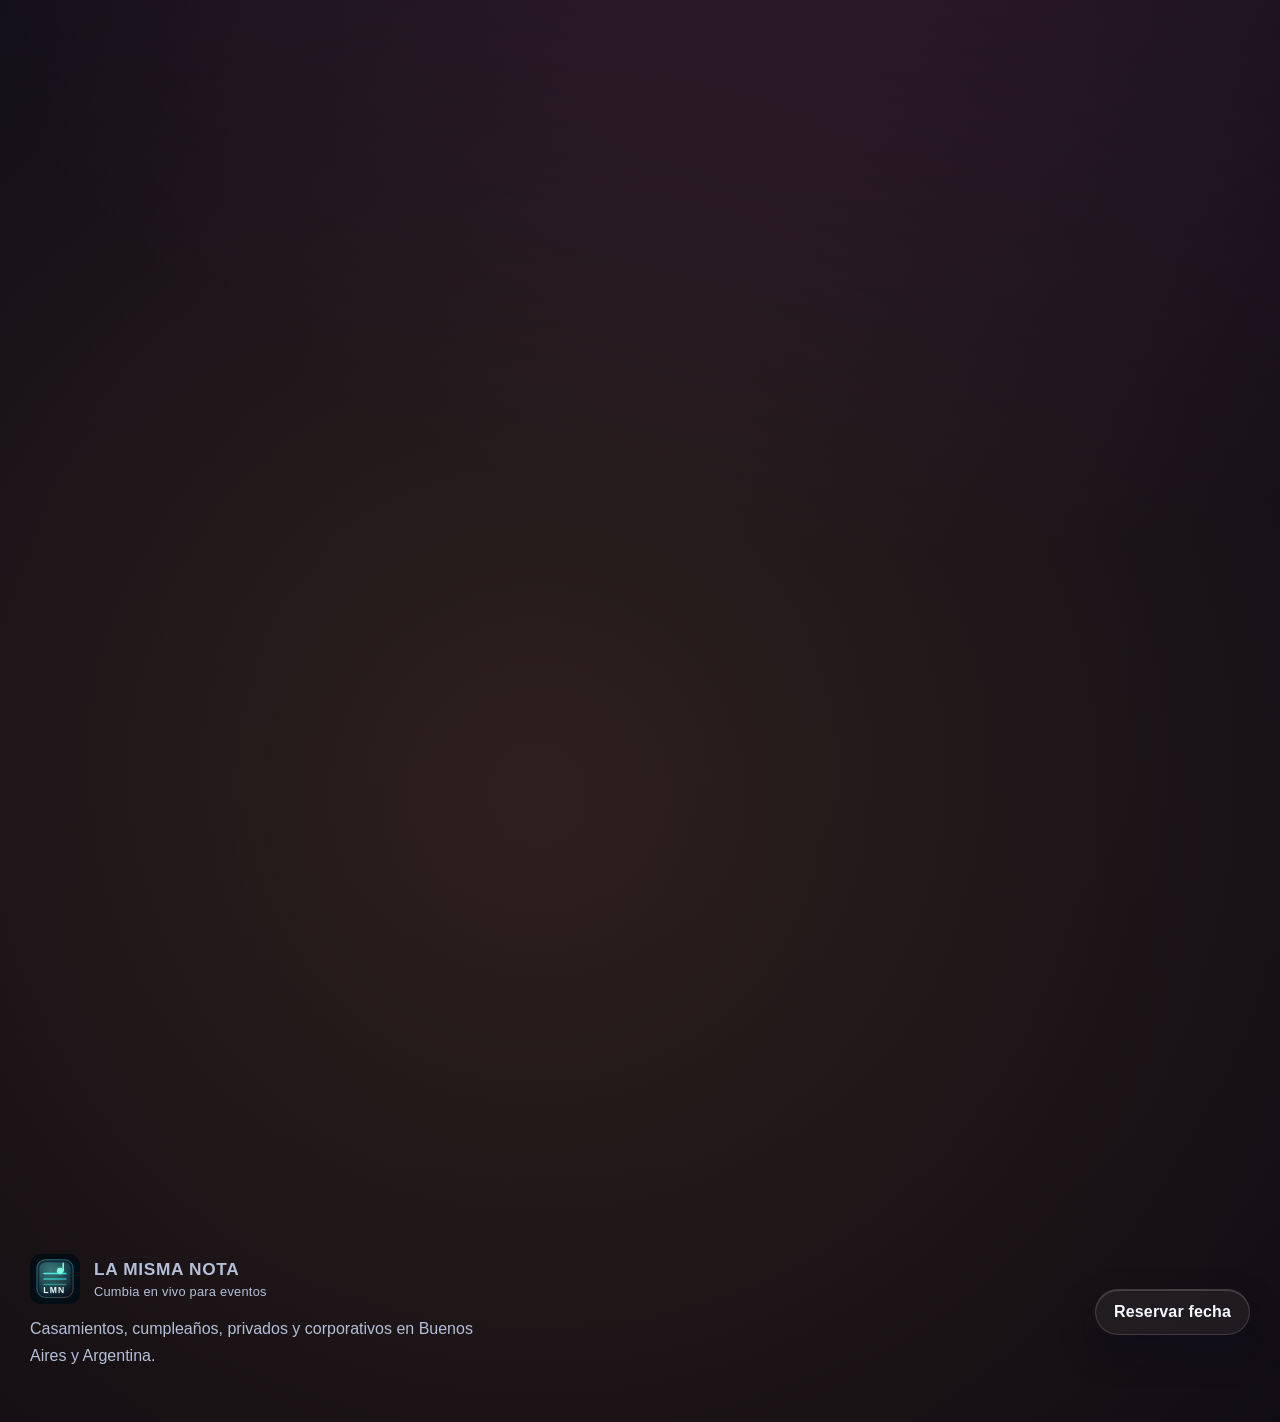
==== commit e1a782c9: "Add TNG Music StudioART landing" ====
--- a/index.html
+++ b/index.html
@@ -158,6 +158,7 @@
           <a href="#formatos"></a>
           <a href="#paquetes"></a>
           <a href="#videos"></a>
+          <a href="studioart.html"></a>
           <a href="#testimonios"></a>
           <a href="#faq"></a>
           <a href="#consulta"></a>
--- a/styles.css
+++ b/styles.css
@@ -12,6 +12,7 @@
   --accent-violet: #8b73ff;
   --accent-pink: #ff59ba;
   --accent-coral: #ff9b62;
+  --accent-gold: #ffd36a;
   --accent-lime: #93ffc7;
   --shadow: 0 30px 80px rgba(0, 0, 0, 0.42);
   --radius-xl: 34px;
@@ -155,14 +156,14 @@
   display: flex;
   align-items: center;
   gap: 20px;
-  padding: 16px 18px;
+  padding: 14px 18px;
   margin-top: 18px;
-  border: 1px solid rgba(255, 255, 255, 0.08);
+  border: 1px solid rgba(255, 255, 255, 0.1);
   border-radius: 24px;
   background:
     linear-gradient(135deg, rgba(255, 255, 255, 0.06), rgba(255, 255, 255, 0.02)),
     rgba(7, 9, 19, 0.72);
-  box-shadow: 0 14px 34px rgba(0, 0, 0, 0.28);
+  box-shadow: 0 18px 40px rgba(0, 0, 0, 0.32);
   backdrop-filter: blur(22px);
 }
 
@@ -282,9 +283,9 @@
   min-height: 54px;
   padding: 0 22px;
   border-radius: 999px;
-  border: 1px solid rgba(94, 248, 255, 0.28);
-  background:
-    linear-gradient(135deg, rgba(94, 248, 255, 0.2), rgba(139, 115, 255, 0.18) 42%, rgba(255, 89, 186, 0.22)),
+  border: 1px solid rgba(94, 248, 255, 0.24);
+  background:
+    linear-gradient(135deg, rgba(94, 248, 255, 0.2), rgba(255, 211, 106, 0.16) 44%, rgba(255, 155, 98, 0.22)),
     rgba(15, 20, 42, 0.92);
   color: var(--text);
   font-weight: 700;
@@ -310,8 +311,8 @@
 }
 
 .button--ghost {
-  background: rgba(255, 255, 255, 0.04);
-  border-color: rgba(255, 255, 255, 0.12);
+  background: rgba(255, 255, 255, 0.05);
+  border-color: rgba(255, 255, 255, 0.14);
 }
 
 .button--compact {
@@ -339,14 +340,45 @@
 
 .hero {
   display: grid;
-  grid-template-columns: minmax(0, 1.02fr) minmax(360px, 0.98fr);
+  grid-template-columns: minmax(0, 1.04fr) minmax(360px, 0.96fr);
   align-items: center;
-  gap: 34px;
+  gap: 28px;
   padding-top: 48px;
 }
 
 .hero-copy {
-  max-width: 660px;
+  position: relative;
+  overflow: hidden;
+  max-width: 680px;
+  padding: 34px 34px 36px;
+  border: 1px solid rgba(255, 255, 255, 0.08);
+  border-radius: 34px;
+  background:
+    linear-gradient(180deg, rgba(255, 255, 255, 0.05), rgba(255, 255, 255, 0.015)),
+    rgba(10, 14, 28, 0.82);
+  box-shadow: 0 28px 70px rgba(0, 0, 0, 0.34);
+  backdrop-filter: blur(20px);
+}
+
+.hero-copy::before {
+  content: "";
+  position: absolute;
+  top: -4rem;
+  right: -5rem;
+  width: 14rem;
+  height: 14rem;
+  border-radius: 50%;
+  background: radial-gradient(circle, rgba(94, 248, 255, 0.18), transparent 72%);
+  pointer-events: none;
+}
+
+.hero-copy::after {
+  content: "";
+  position: absolute;
+  inset: auto 34px 0;
+  height: 1px;
+  background: linear-gradient(90deg, rgba(94, 248, 255, 0), rgba(94, 248, 255, 0.32), rgba(255, 211, 106, 0));
+  pointer-events: none;
 }
 
 .eyebrow,
@@ -399,32 +431,32 @@
 }
 
 .hero h1 {
-  margin-top: 18px;
-  max-width: 10ch;
-  font-size: clamp(3.35rem, 7vw, 6.15rem);
+  margin-top: 14px;
+  max-width: 8.6ch;
+  font-size: clamp(3.4rem, 6.8vw, 5.85rem);
   line-height: 0.92;
 }
 
 .hero h1 span {
-  background: linear-gradient(135deg, var(--accent-cyan), var(--accent-violet) 48%, var(--accent-pink));
+  background: linear-gradient(135deg, var(--accent-cyan), var(--accent-gold) 48%, var(--accent-coral));
   -webkit-background-clip: text;
   background-clip: text;
   color: transparent;
 }
 
 .lead {
-  margin: 20px 0 0;
-  max-width: 63ch;
+  margin: 18px 0 0;
+  max-width: 56ch;
   color: var(--muted);
-  font-size: 1.03rem;
-  line-height: 1.76;
+  font-size: 1rem;
+  line-height: 1.68;
 }
 
 .hero-actions {
   display: flex;
   flex-wrap: wrap;
   gap: 14px;
-  margin-top: 28px;
+  margin-top: 24px;
 }
 
 .booking-pulse,
@@ -438,7 +470,7 @@
 }
 
 .booking-pulse {
-  margin-top: 24px;
+  margin-top: 20px;
 }
 
 .booking-pulse span,
@@ -446,12 +478,12 @@
 .mini-panel-row span,
 .video-meta span,
 .local-chip-row span {
-  padding: 10px 14px;
+  padding: 8px 12px;
   border-radius: 999px;
   border: 1px solid rgba(255, 255, 255, 0.1);
-  background: rgba(255, 255, 255, 0.04);
+  background: rgba(255, 255, 255, 0.05);
   color: var(--text);
-  font-size: 0.9rem;
+  font-size: 0.86rem;
 }
 
 .service-area-row {
@@ -474,7 +506,8 @@
 
 .stat-row {
   grid-template-columns: repeat(3, minmax(0, 1fr));
-  margin-top: 30px;
+  margin-top: 24px;
+  gap: 16px;
 }
 
 .stat-card,
@@ -495,15 +528,18 @@
 }
 
 .stat-card {
-  padding: 22px 20px;
-  border-radius: var(--radius-md);
+  padding: 18px 18px 20px;
+  border-radius: 24px;
+  background:
+    linear-gradient(180deg, rgba(255, 255, 255, 0.06), rgba(255, 255, 255, 0)),
+    rgba(12, 16, 31, 0.88);
 }
 
 .stat-card strong {
   display: block;
-  margin-bottom: 10px;
+  margin-bottom: 8px;
   font-family: var(--font-display);
-  font-size: 1.5rem;
+  font-size: 1.34rem;
 }
 
 .stat-card span {
@@ -513,7 +549,7 @@
 
 .hero-visual {
   position: relative;
-  min-height: 680px;
+  min-height: 660px;
 }
 
 .poster-card {
@@ -521,16 +557,16 @@
   overflow: hidden;
   display: flex;
   flex-direction: column;
-  min-height: 680px;
-  padding: 34px;
-  border-radius: 36px;
+  min-height: 660px;
+  padding: 32px;
+  border-radius: 34px;
   border: 1px solid rgba(255, 255, 255, 0.08);
   background:
     linear-gradient(180deg, rgba(16, 20, 39, 0.98), rgba(8, 10, 22, 0.98)),
     var(--surface-strong);
   box-shadow:
     inset 0 1px 0 rgba(255, 255, 255, 0.08),
-    0 34px 90px rgba(0, 0, 0, 0.46);
+    0 34px 78px rgba(0, 0, 0, 0.42);
 }
 
 .poster-card::before {
@@ -558,7 +594,7 @@
   z-index: 1;
   display: grid;
   gap: 2px;
-  margin: 26px 0 26px;
+  margin: 22px 0 24px;
   text-transform: uppercase;
 }
 
@@ -614,8 +650,8 @@
   z-index: 1;
   display: grid;
   grid-template-columns: repeat(2, minmax(0, 1fr));
-  gap: 14px;
-  margin-top: 14px;
+  gap: 12px;
+  margin-top: 10px;
 }
 
 .poster-stat,
@@ -629,8 +665,8 @@
 }
 
 .poster-stat {
-  padding: 18px;
-  border-radius: 22px;
+  padding: 16px;
+  border-radius: 20px;
 }
 
 .poster-stat strong {
@@ -696,18 +732,19 @@
 .mini-panel {
   position: relative;
   z-index: 1;
-  margin-top: 16px;
-  padding: 18px;
-  border-radius: 22px;
+  margin-top: 14px;
+  padding: 16px;
+  border-radius: 20px;
 }
 
 .hero-chip {
   position: absolute;
   z-index: 2;
-  max-width: 230px;
-  padding: 16px 18px;
-  border-radius: 22px;
+  max-width: 210px;
+  padding: 14px 16px;
+  border-radius: 20px;
   animation: floatCard 5.8s ease-in-out infinite;
+  backdrop-filter: blur(18px);
 }
 
 .hero-chip strong {
@@ -717,27 +754,27 @@
 }
 
 .hero-chip--left {
-  left: -16px;
-  bottom: 96px;
+  left: -8px;
+  bottom: 74px;
 }
 
 .hero-chip--right {
-  top: 72px;
-  right: -12px;
+  top: 56px;
+  right: -6px;
   animation-delay: -2.9s;
 }
 
 .section-heading {
-  max-width: 720px;
-  margin-bottom: 34px;
+  max-width: 640px;
+  margin-bottom: 28px;
 }
 
 .section-heading h2,
 .faq-intro h2,
 .contact-panel h2 {
   margin-top: 14px;
-  font-size: clamp(2rem, 4vw, 3.1rem);
-  line-height: 0.98;
+  font-size: clamp(1.95rem, 4vw, 2.8rem);
+  line-height: 1.02;
 }
 
 .value-grid {
@@ -849,9 +886,13 @@
   overflow: hidden;
   display: flex;
   flex-direction: column;
-  gap: 16px;
-  padding: 28px;
+  gap: 14px;
+  padding: 24px;
   border-radius: 30px;
+  transition:
+    transform 180ms ease,
+    border-color 180ms ease,
+    box-shadow 180ms ease;
 }
 
 .format-card::before {
@@ -880,7 +921,7 @@
 }
 
 .format-card h3 {
-  font-size: clamp(1.5rem, 3vw, 2rem);
+  font-size: clamp(1.4rem, 3vw, 1.82rem);
   line-height: 1.02;
 }
 
@@ -919,6 +960,13 @@
   margin-top: auto;
 }
 
+.format-card:hover,
+.package-card:hover {
+  transform: translateY(-4px);
+  border-color: rgba(94, 248, 255, 0.2);
+  box-shadow: 0 34px 74px rgba(0, 0, 0, 0.36);
+}
+
 .packages-section {
   padding-top: 28px;
 }
@@ -934,9 +982,9 @@
   overflow: hidden;
   display: flex;
   flex-direction: column;
-  gap: 16px;
+  gap: 14px;
   min-height: 100%;
-  padding: 28px;
+  padding: 24px;
   border-radius: 30px;
   border: 1px solid rgba(255, 255, 255, 0.08);
   background:
@@ -944,6 +992,10 @@
     var(--surface);
   backdrop-filter: blur(18px);
   box-shadow: var(--shadow);
+  transition:
+    transform 180ms ease,
+    border-color 180ms ease,
+    box-shadow 180ms ease;
 }
 
 .package-card::before {
@@ -1021,7 +1073,7 @@
   display: grid;
   gap: 16px;
   margin-top: auto;
-  padding-top: 16px;
+  padding-top: 14px;
   border-top: 1px solid rgba(255, 255, 255, 0.08);
 }
 
@@ -1030,25 +1082,41 @@
 }
 
 .packages-close {
+  position: relative;
+  overflow: hidden;
   display: flex;
   align-items: center;
   justify-content: space-between;
   gap: 20px;
   margin-top: 24px;
-  padding: 24px 28px;
-  border: 1px solid rgba(94, 248, 255, 0.18);
+  padding: 26px 28px;
+  border: 1px solid rgba(94, 248, 255, 0.16);
   border-radius: 28px;
   background:
-    linear-gradient(135deg, rgba(94, 248, 255, 0.1), rgba(139, 115, 255, 0.08) 46%, rgba(255, 89, 186, 0.08)),
-    rgba(10, 14, 28, 0.78);
+    linear-gradient(135deg, rgba(94, 248, 255, 0.08), rgba(255, 211, 106, 0.06) 44%, rgba(255, 155, 98, 0.08)),
+    rgba(10, 14, 28, 0.88);
   box-shadow: var(--shadow);
+}
+
+.packages-close::before {
+  content: "";
+  position: absolute;
+  top: -3rem;
+  right: -2rem;
+  width: 12rem;
+  height: 12rem;
+  border-radius: 50%;
+  background: radial-gradient(circle, rgba(94, 248, 255, 0.14), transparent 72%);
+  pointer-events: none;
 }
 
 .packages-close p {
   margin: 0;
-  max-width: 60ch;
-  color: var(--muted);
-  line-height: 1.72;
+  position: relative;
+  z-index: 1;
+  max-width: 46ch;
+  color: rgba(247, 249, 255, 0.84);
+  line-height: 1.62;
 }
 
 .video-layout {
@@ -1321,7 +1389,7 @@
 }
 
 .contact-panel {
-  padding: 30px;
+  padding: 28px;
   border-radius: 30px;
 }
 
@@ -1457,13 +1525,13 @@
 
 .quote-result {
   display: grid;
-  gap: 18px;
+  gap: 16px;
   margin-top: 20px;
   padding: 24px;
   border-radius: 24px;
-  border: 1px solid rgba(94, 248, 255, 0.18);
-  background:
-    linear-gradient(135deg, rgba(94, 248, 255, 0.08), rgba(139, 115, 255, 0.08) 46%, rgba(255, 89, 186, 0.08)),
+  border: 1px solid rgba(94, 248, 255, 0.22);
+  background:
+    linear-gradient(135deg, rgba(94, 248, 255, 0.08), rgba(255, 211, 106, 0.06) 44%, rgba(255, 155, 98, 0.08)),
     rgba(8, 12, 24, 0.84);
   box-shadow: 0 20px 40px rgba(0, 0, 0, 0.28);
 }
@@ -1591,7 +1659,7 @@
   align-items: center;
   justify-content: space-between;
   gap: 18px;
-  padding: 28px 0 56px;
+  padding: 24px 0 52px;
   color: var(--muted);
 }
 
@@ -1612,11 +1680,11 @@
   display: inline-flex;
   align-items: center;
   gap: 10px;
-  padding: 14px 18px;
+  padding: 13px 16px;
   border-radius: 999px;
-  border: 1px solid rgba(94, 248, 255, 0.32);
-  background:
-    linear-gradient(135deg, rgba(94, 248, 255, 0.22), rgba(139, 115, 255, 0.18) 46%, rgba(255, 89, 186, 0.18)),
+  border: 1px solid rgba(94, 248, 255, 0.28);
+  background:
+    linear-gradient(135deg, rgba(94, 248, 255, 0.2), rgba(255, 211, 106, 0.14) 44%, rgba(255, 155, 98, 0.18)),
     rgba(8, 11, 24, 0.92);
   color: var(--text);
   box-shadow: 0 22px 40px rgba(0, 0, 0, 0.34);
@@ -1777,6 +1845,7 @@
     padding-top: 36px;
   }
 
+  .hero-copy,
   .local-seo-card,
   .contact-panel {
     padding: 24px;
@@ -1857,6 +1926,7 @@
   }
 
   .poster-card,
+  .hero-copy,
   .value-card,
   .format-card,
   .package-card,
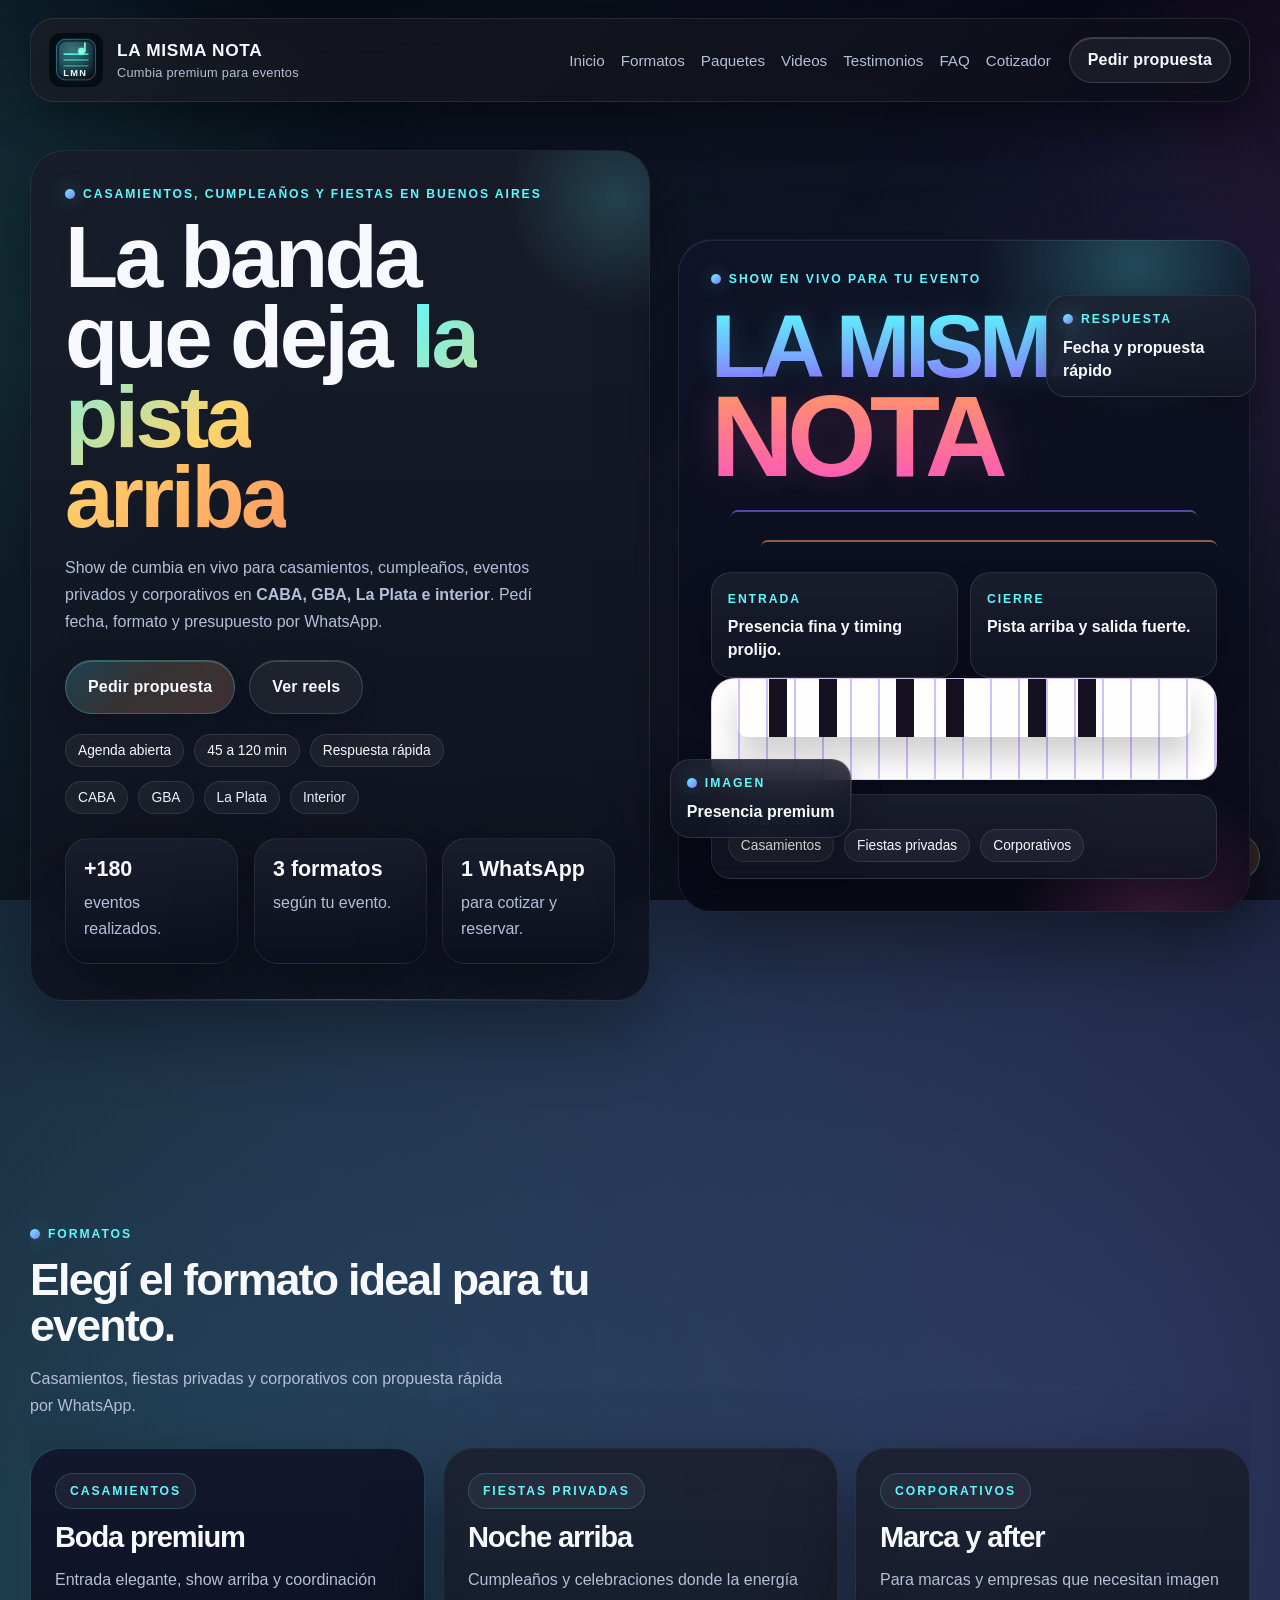
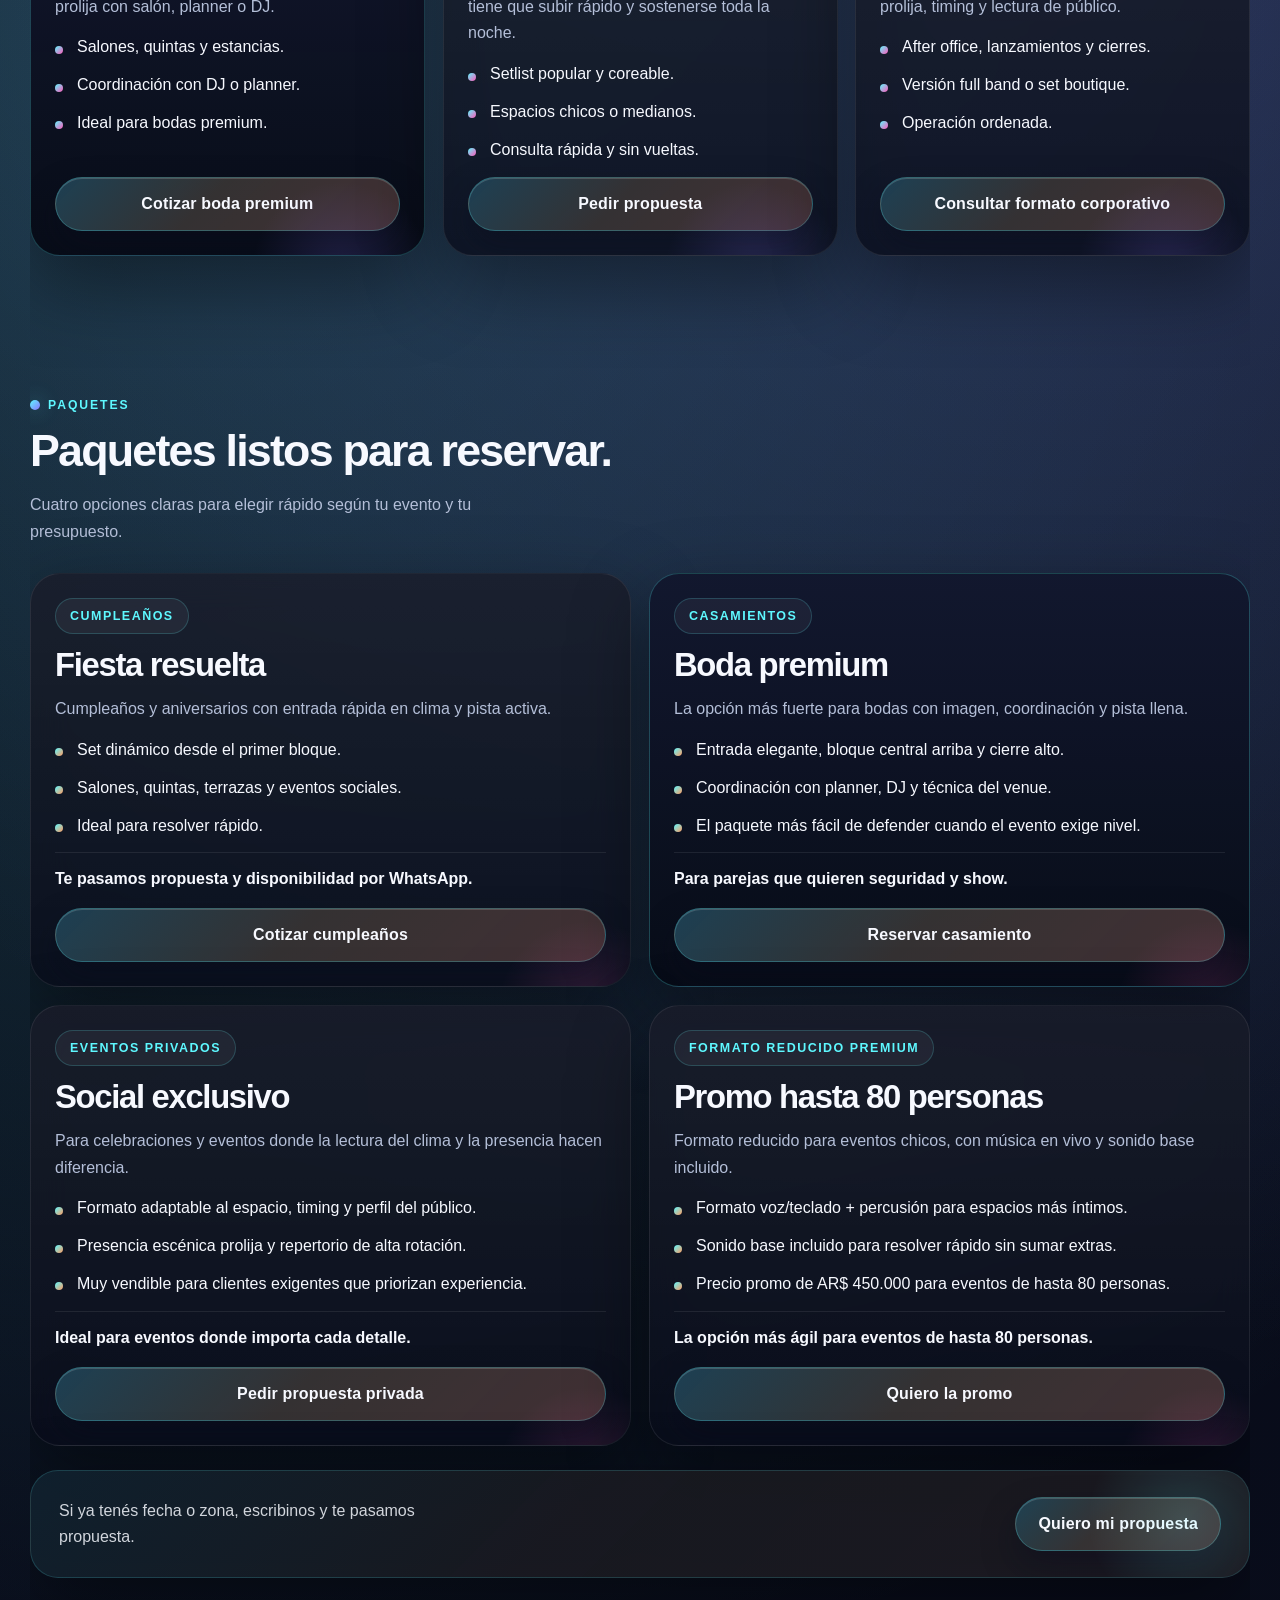
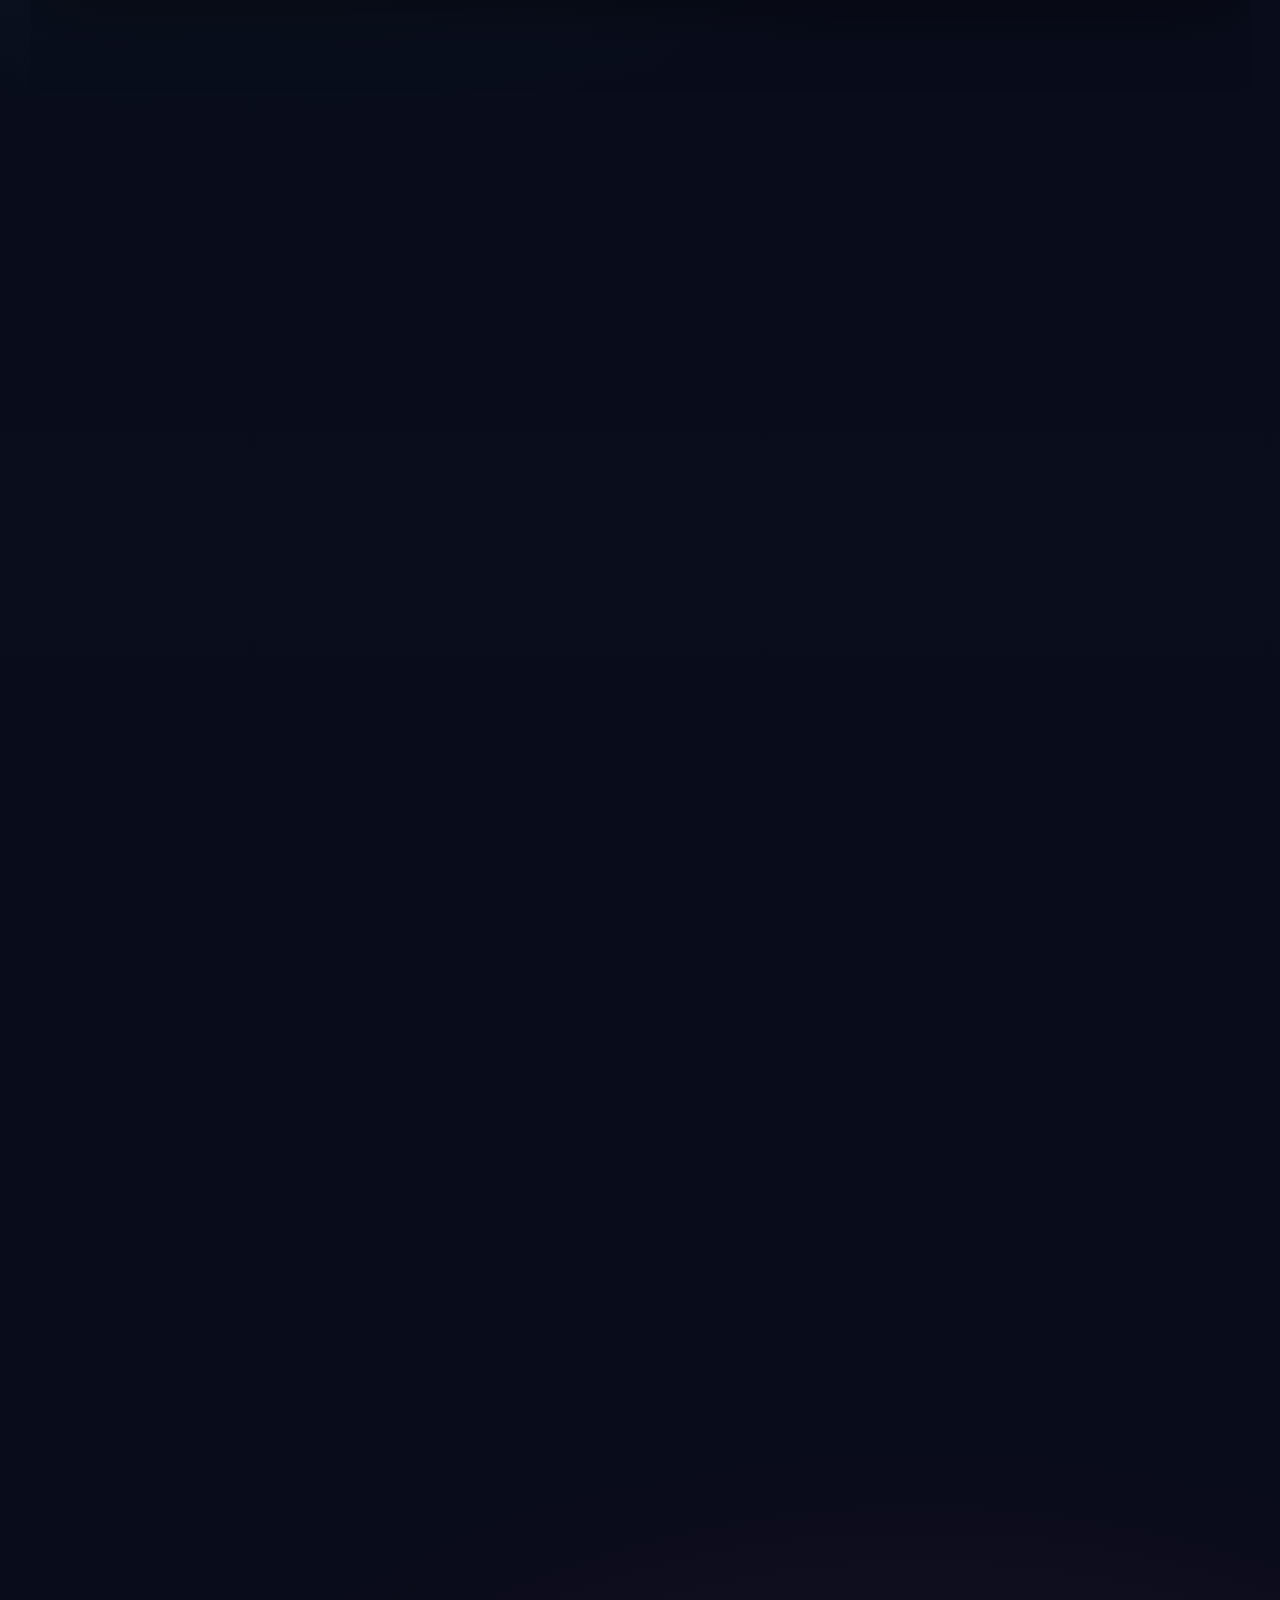
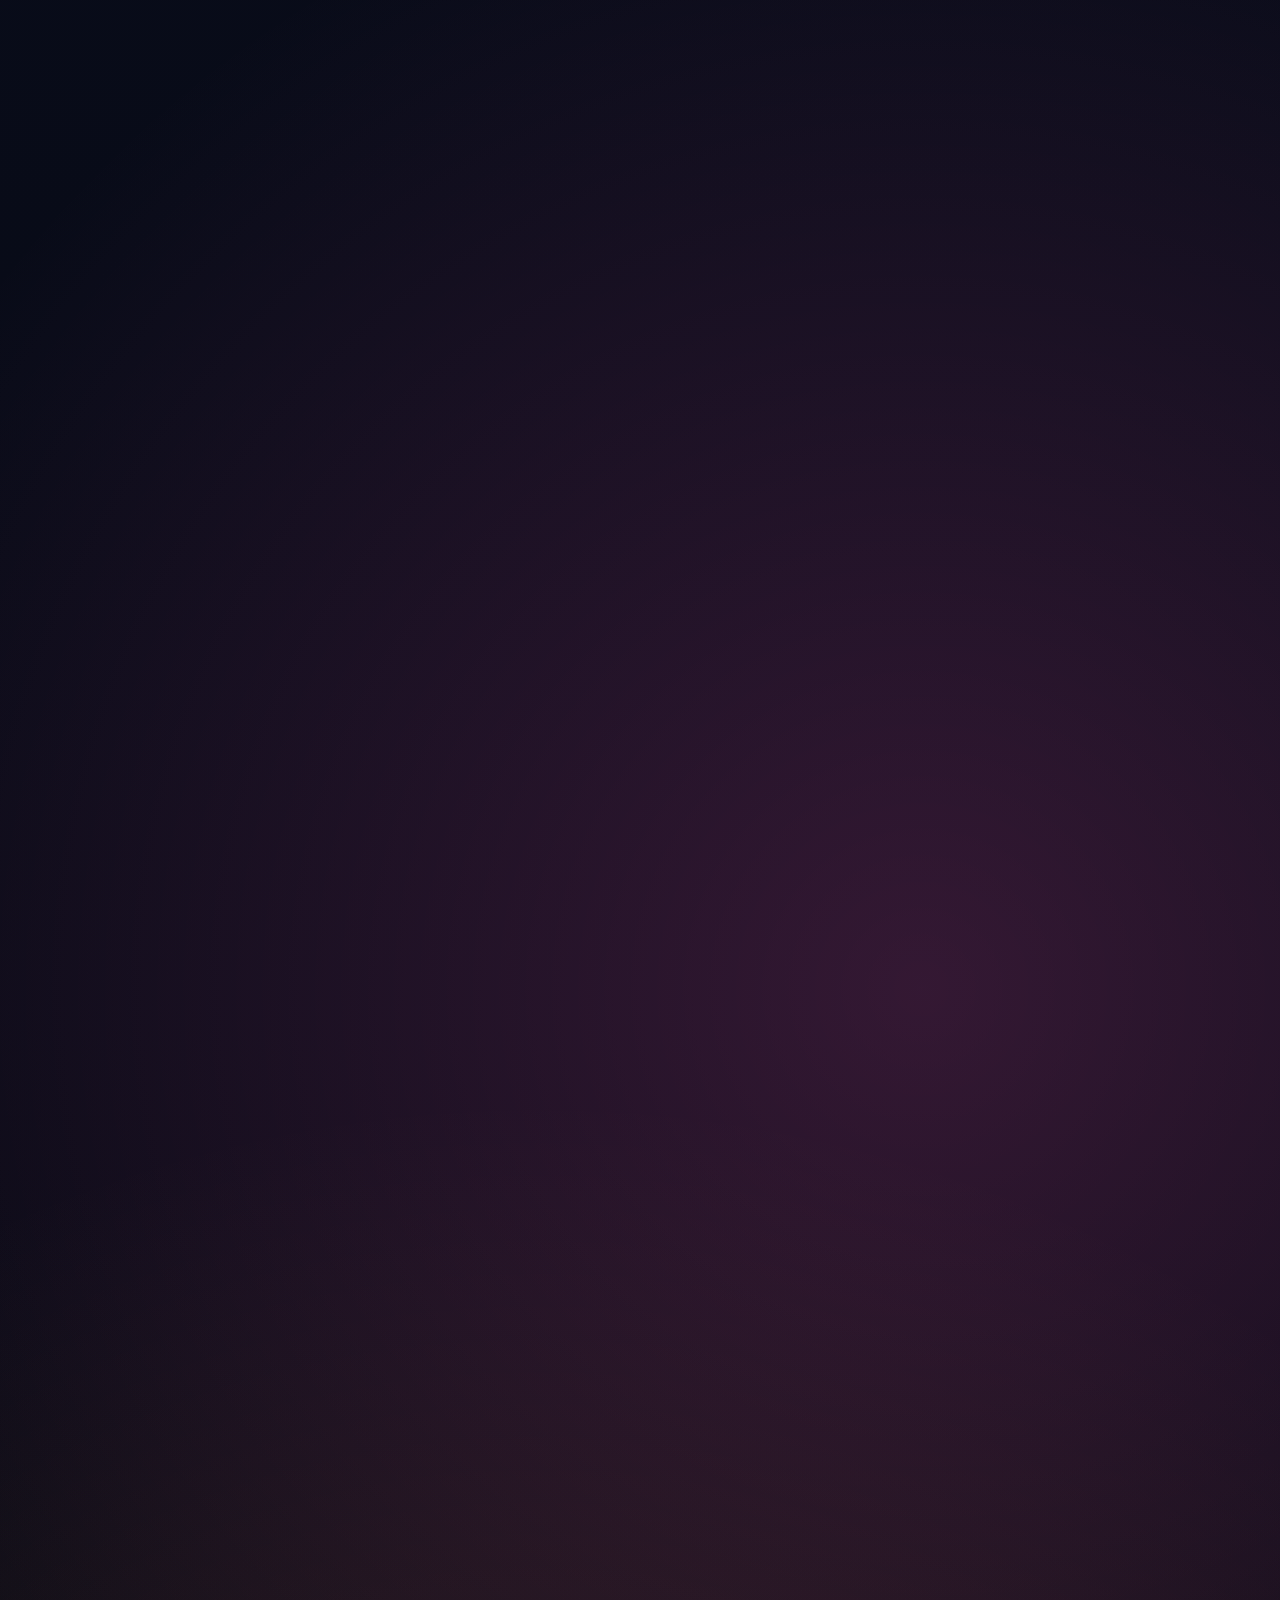
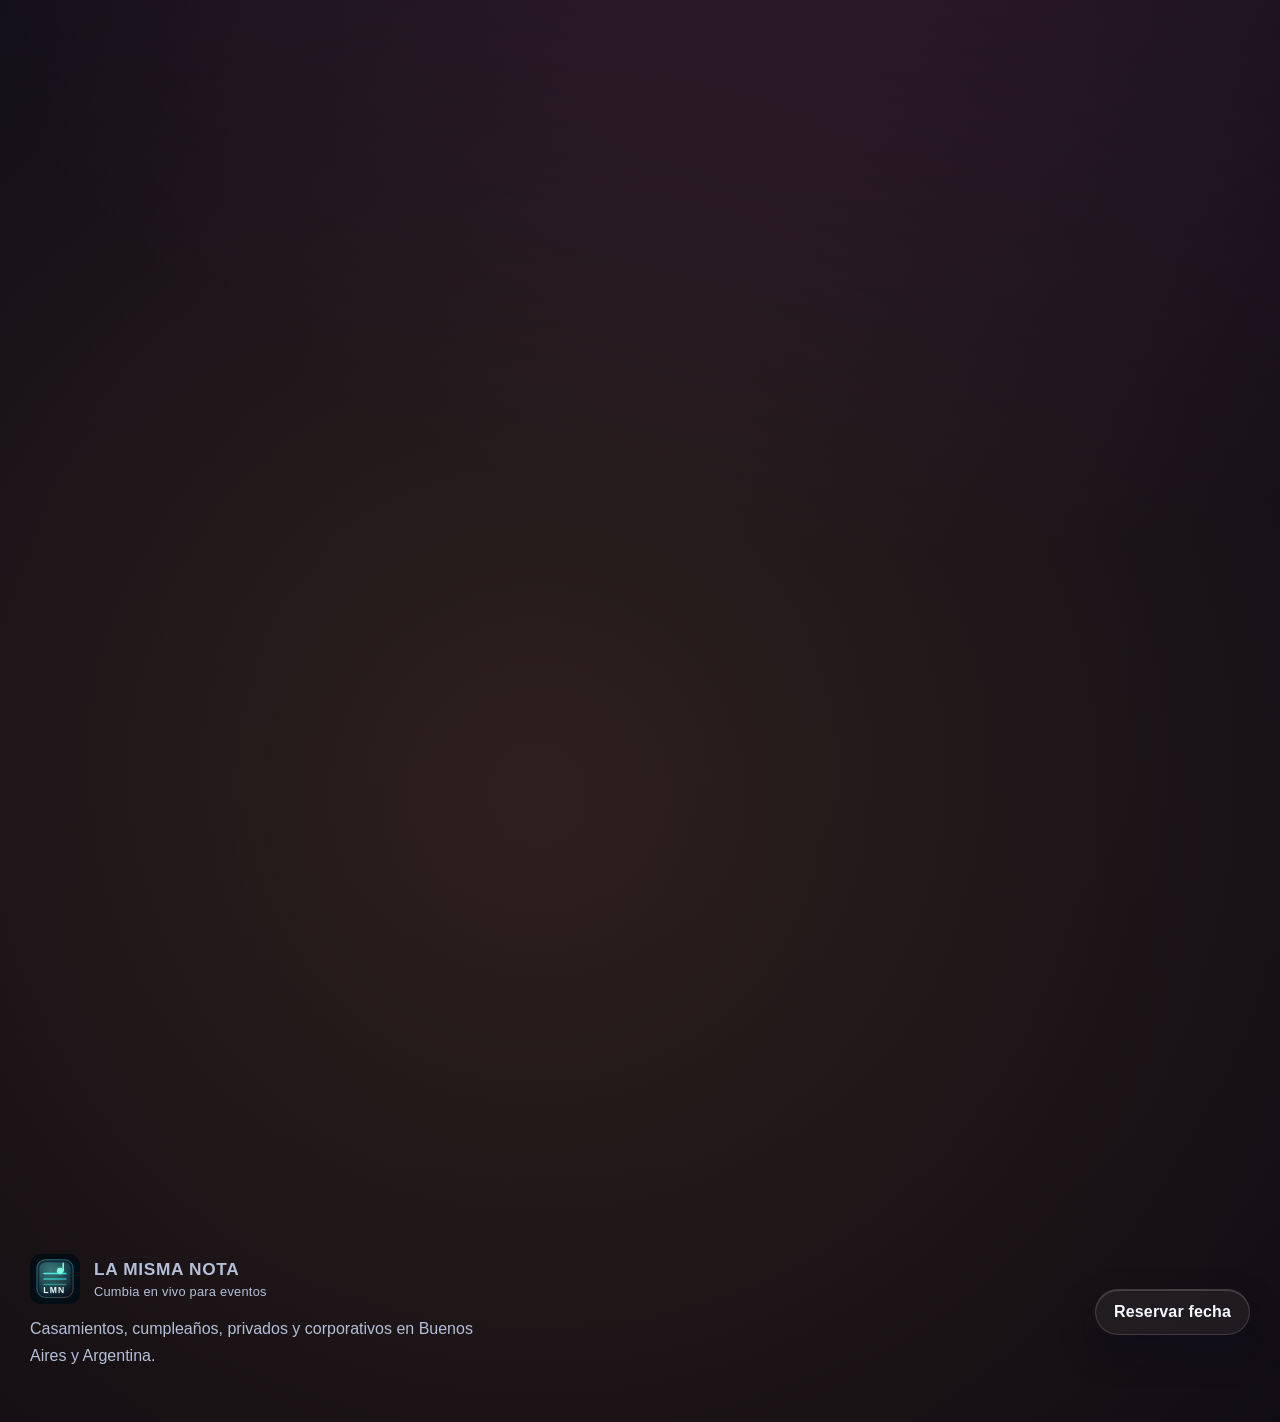
==== commit 96f86198: "Separate StudioART into its own Netlify package" ====
--- a/index.html
+++ b/index.html
@@ -158,7 +158,6 @@
           <a href="#formatos"></a>
           <a href="#paquetes"></a>
           <a href="#videos"></a>
-          <a href="studioart.html"></a>
           <a href="#testimonios"></a>
           <a href="#faq"></a>
           <a href="#consulta"></a>
